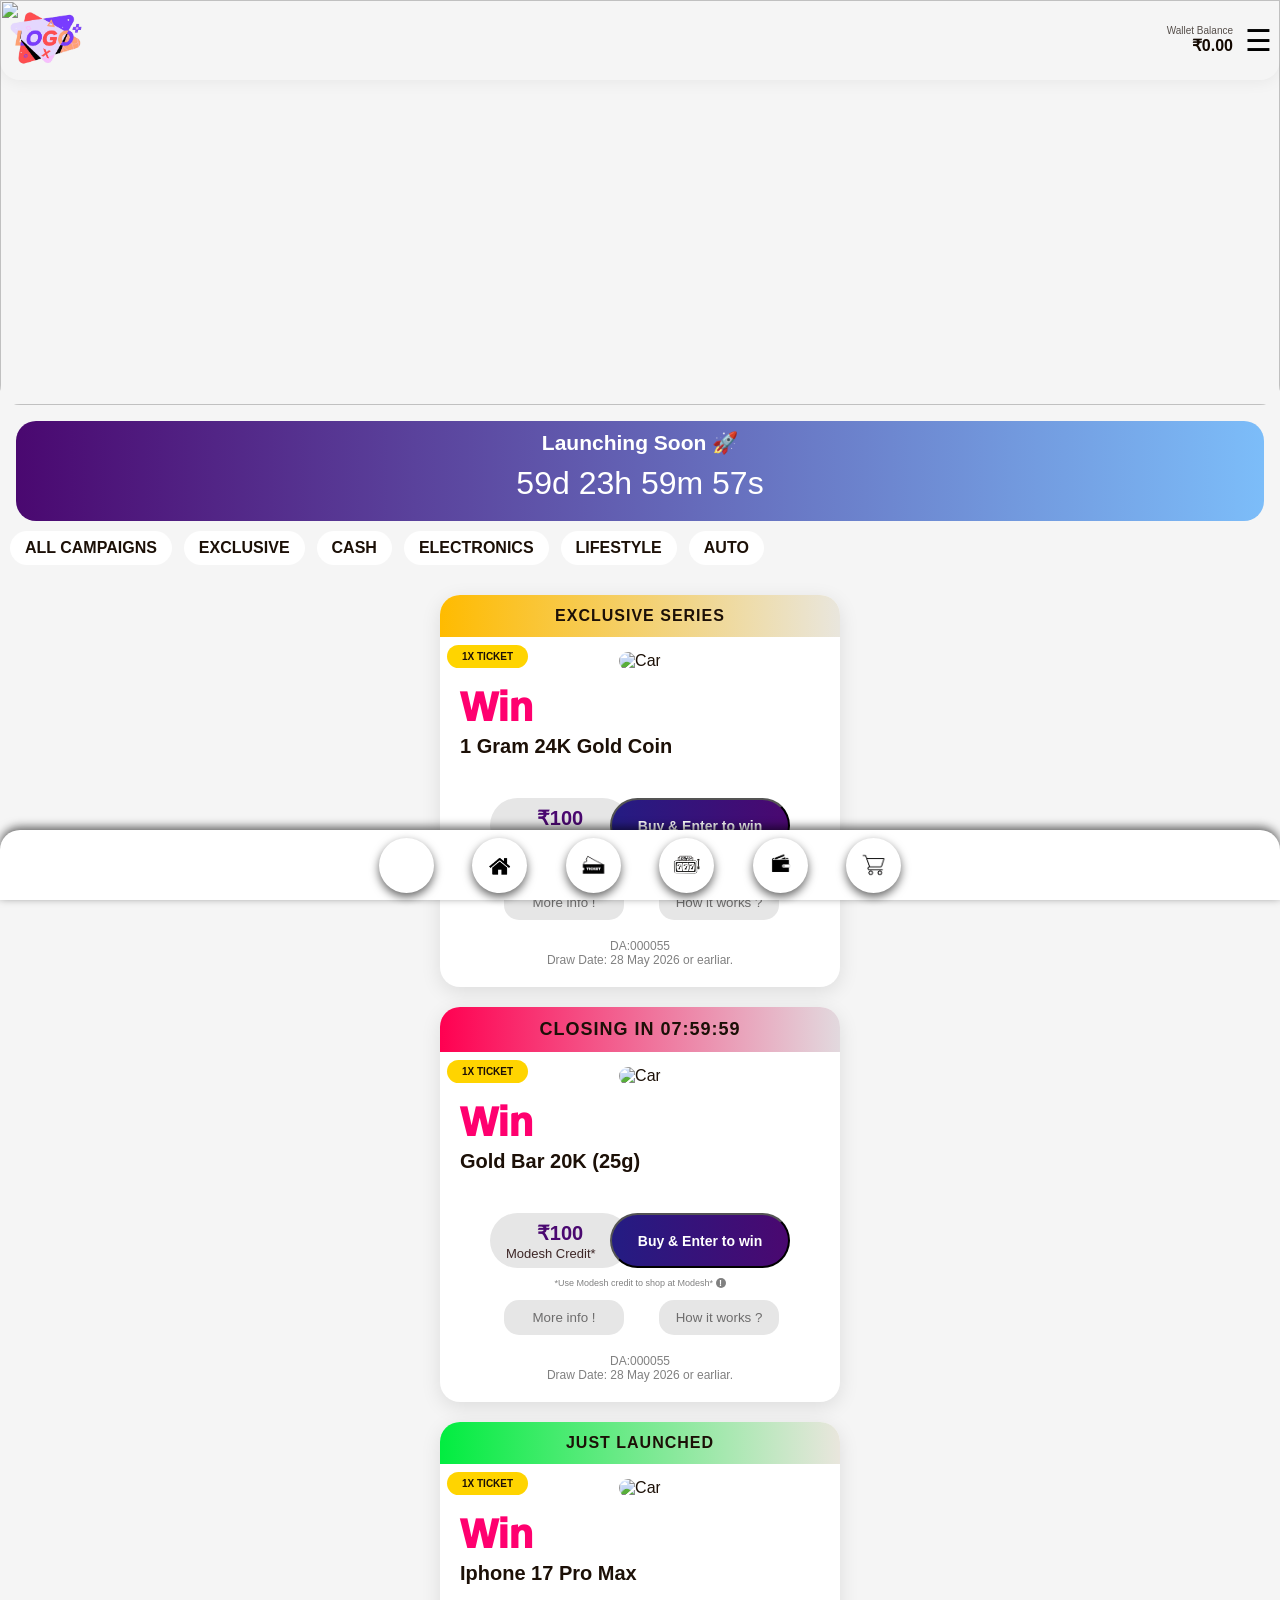
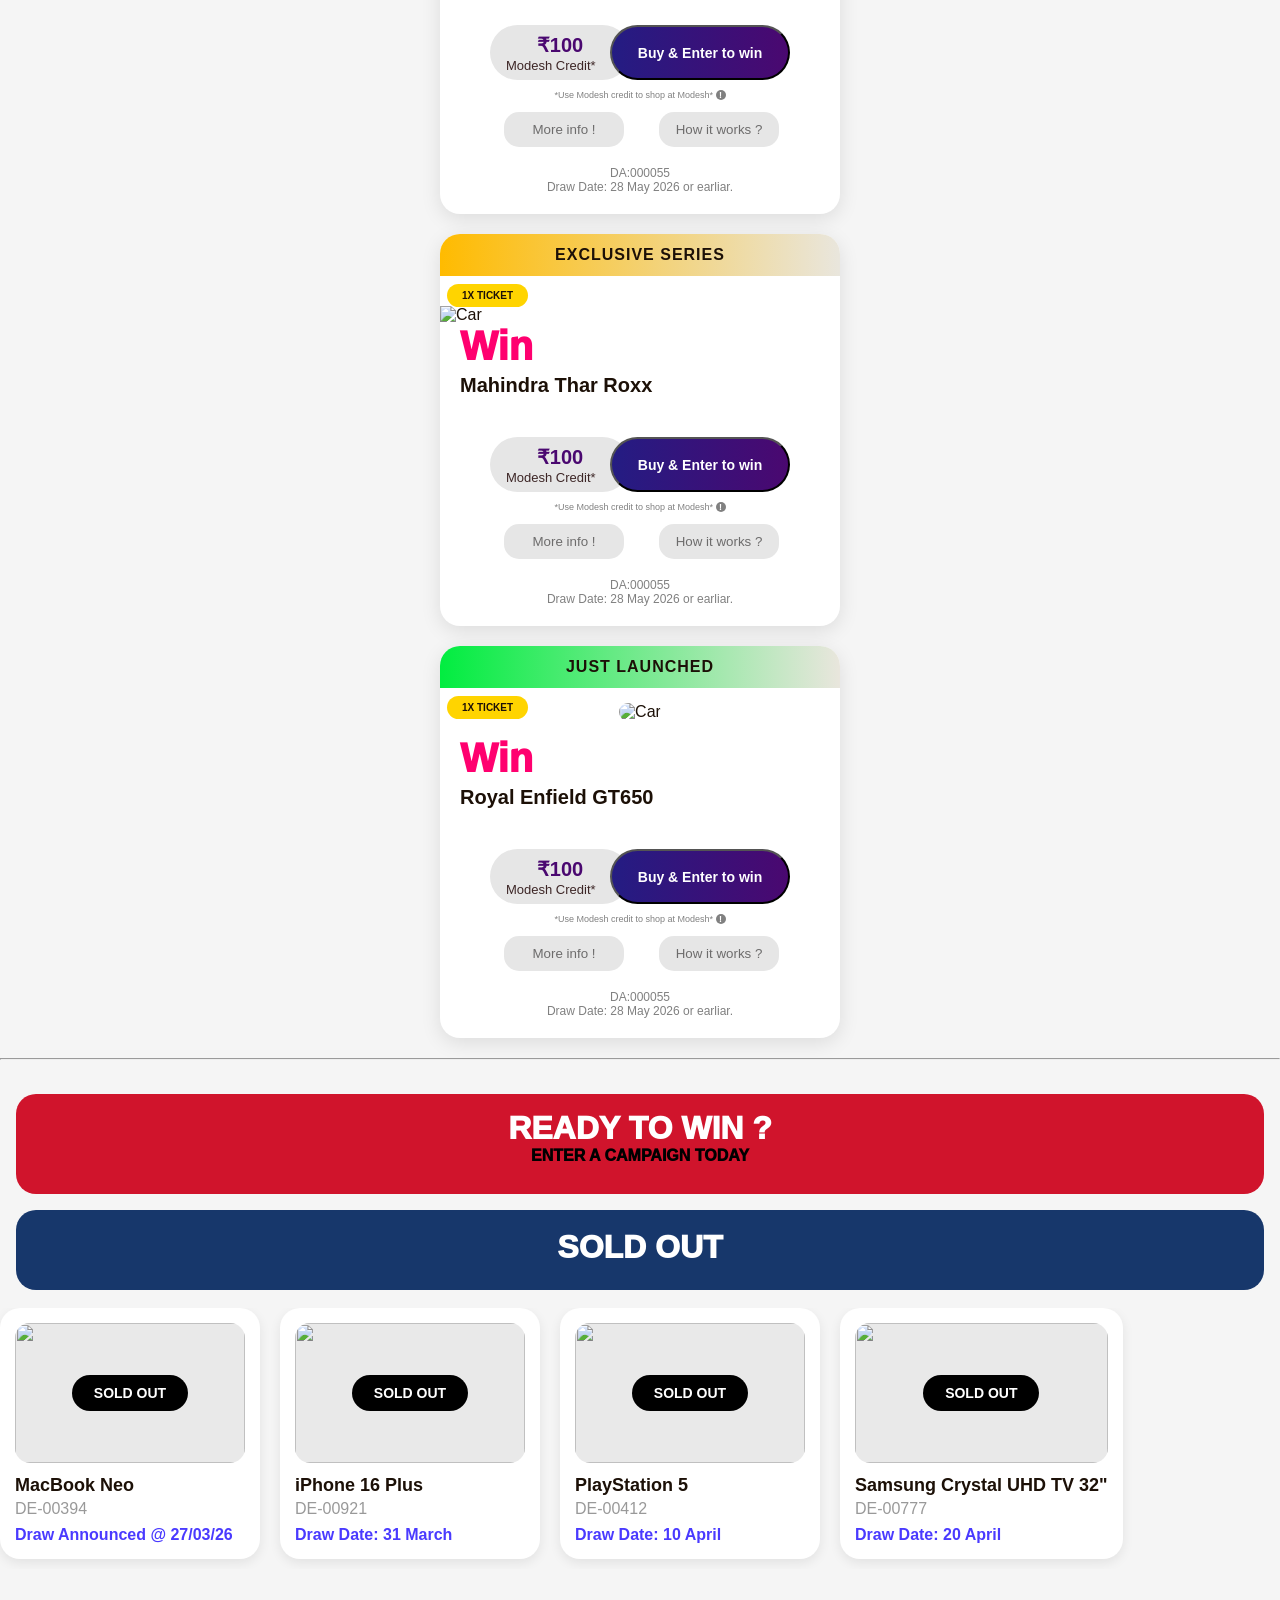
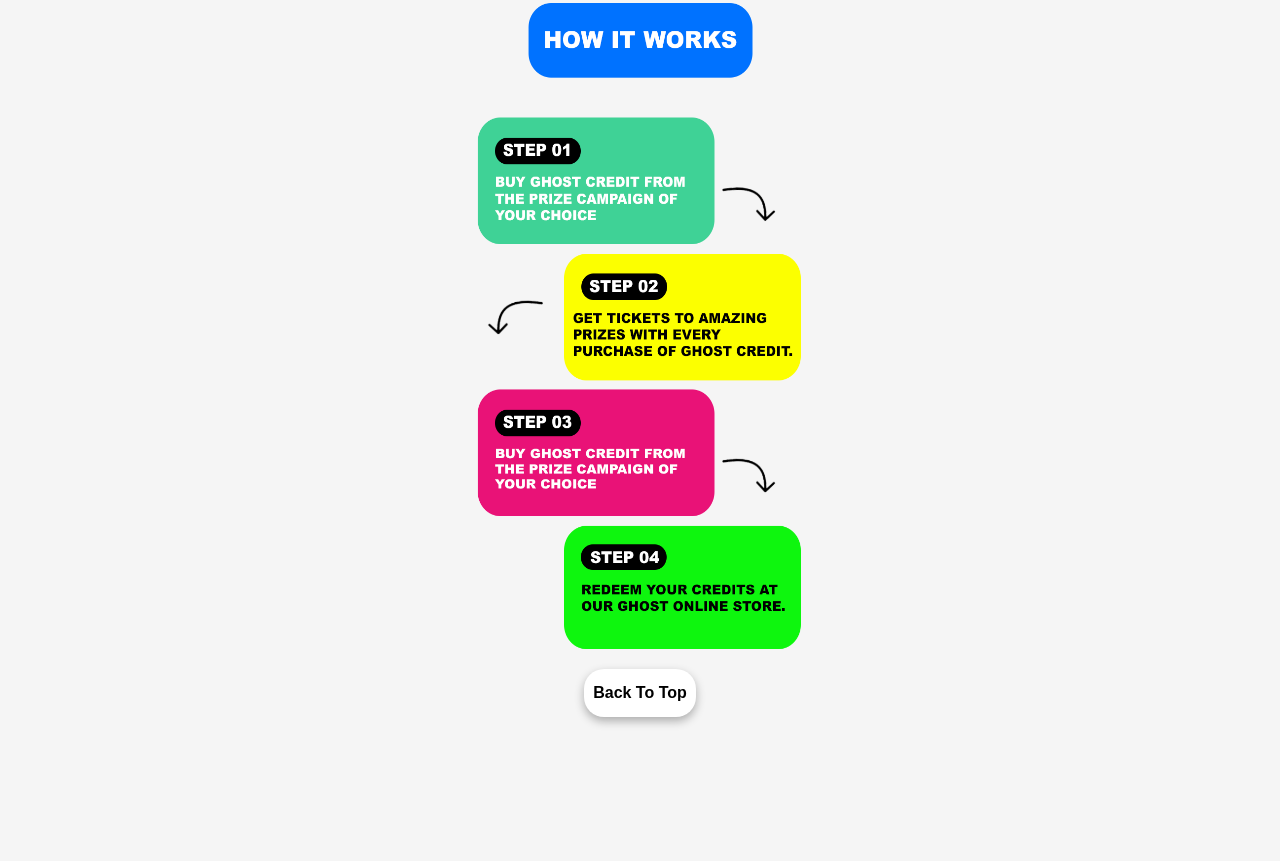
==== index.html @ 01d83e2c "Update index.html" ====
<!DOCTYPE html>
<html lang="en">
<head>

    <link rel="icon" type="image/jpg" href="Screenshot 2026-03-11 214532.png">
<meta charset="UTF-8">
<link rel="stylesheet" href="genie.css">
<meta name="viewport" content="width=device-width, initial-scale=1.0">
<title>Genie -Dream big win Big-</title>
<link rel="preconnect" href="https://fonts.googleapis.com">
<link href="https://fonts.googleapis.com/css2?family=Baloo+2:wght@400;500;600;700;800&family=Noto+Sans:wght@300;400;500;600&family=Noto+Serif+Devanagari:wght@400;700&display=swap" rel="stylesheet">
<style>
*, *::before, *::after { box-sizing: border-box; margin: 0; padding: 0; }
:root {
  
  --saffron: #4a0870;
  --gold: #ffbb00;
  --rrss:#ff0051;
  --gren: #01ed40;

  --saffron2: #FF8C00;
  --white: #FFFFFF;
  --offwhite: #FFF9F4;
  --ink: #1C1007;
  --ink2: #3A2210;
  --god: #C8860A;
  --gold-lt: #F5C842;
  --green: #07863A;
  --red: #D0142C;
  --grey: #F5EDE4;
  --grey2: #E8D8C8;
  --muted: #8A6A50;
  --card-shadow: 0 2px 24px rgba(255,102,16,0.10);
}
html { scroll-behavior: smooth; }
body { font-family: 'Noto Sans', sans-serif; background: var(--offwhite); color: var(--ink); }

.container { max-width: 1180px; margin: 0 auto; padding: 0 24px; }

/* NAVBAR */
header {
  position: sticky; top: 0; z-index: 200;
  background: #fff;
  box-shadow: 0 2px 16px rgba(0,0,0,0.06);
}

.flag-mini { display: flex; flex-direction: column; gap: 2px; }
.flag-mini span { display: block; width: 20px; height: 4px; border-radius: 1px; }
.nav-links { display:flex; align-items: center; gap: 28px; list-style:none; }
.nav-links a { font-size: 14px; font-weight: 600; color: var(--ink2); text-decoration: none; transition: color .2s; }
.nav-links a:hover { color: var(--saffron); }
.nav-btn { background: var(--saffron); color: #fff !important; padding: 10px 22px; border-radius: 6px; transition: background .2s, transform .15s !important; }
.nav-btn:hover { background: #d95400 !important; transform: translateY(-1px); }

/* TICKER */
.ticker { background:var(--saffron); color: #fff; padding: 10px 0; overflow: hidden; }
.ticker-track { display: flex; white-space: nowrap; animation:tick 30s linear infinite; }
.ticker-track span { flex-shrink: 0; padding: 0 36px; font-size: 13px; font-weight: 600; }
@keyframes tick { from { transform: translateX(0); } to { transform: translateX(-50%); } }

/* HERO */
.hero{
  background: #fff;
  position: relative; overflow: hidden;
}
.hero-inner {
  display: grid; grid-template-columns: 1fr 1fr;
  align-items: center; gap: 60px;
  max-width: 1180px; margin: 0 auto;
  padding: 80px 24px 88px;
}
.hero-devanagari { font-family: 'Noto Serif Devanagari', serif; color: var(--gold); font-size: 15px; font-weight: 700; margin-bottom: 16px; }
.hero h1 { font-family: 'Baloo 2', cursive; font-size: clamp(40px, 5.5vw, 70px); font-weight: 800; line-height: 1.06; color:var(--saffron); margin-bottom: 10px; }
.hero h1 em { font-style: normal; color:rgb(33, 104, 44); }
.hero-sub { font-size: 17px; color: var(--muted); line-height: 1.75; margin-bottom: 36px; max-width: 460px; }
.hero-sub strong { color: var(--ink2); }
.hero-ctas { display: flex; gap: 14px; flex-wrap: wrap; margin-bottom: 40px; }
.btn-main { background: var(--saffron); color: #fff; font-family: 'Baloo 2', cursive; font-size: 16px; font-weight: 700; padding: 14px 34px; border-radius: 8px; text-decoration: none; box-shadow: 0 6px 24px rgba(255,102,16,.28); transition: background .2s, transform .15s; display: inline-block; }
.btn-main:hover { background: rgb(33, 104, 44); transform: translateY(-2px); }
.btn-ghost { background: transparent; color: var(--saffron); border: 2px solid var(--saffron); font-family: 'Baloo 2', cursive; font-size: 16px; font-weight: 700; padding: 12px 28px; border-radius: 8px; text-decoration: none; transition: all .2s; display: inline-block; }
.btn-ghost:hover { background:transparent; color:var(--green); border: 2px solid var(--green); }
.hero-trust { display: flex; gap: 24px; flex-wrap: wrap; }
.trust-chip { display: flex; align-items: center; gap: 7px; font-size: 13px; color: var(--muted); font-weight: 500; }
.trust-chip .ti { font-size: 17px; }

/* Hero cards */
.hero-visual { position: relative; display: flex; align-items: center; justify-content: center; min-height: 400px; }
.hv-stack { position: relative; width: 340px; height: 370px; }
.hvc { position: absolute; background: #fff; border-radius: 16px; box-shadow: 0 8px 36px rgba(0,0,0,.11); border: 1.5px solid var(--grey2); overflow: hidden; transition: transform .3s; }
.hvc:hover { transform: scale(1.04) !important; }
.hvc-main { width: 270px; left: 50%; top: 0; transform: translateX(-50%); }
.hvc-l { width: 190px; left: 0; top: 110px; transform: rotate(-7deg); opacity: .82; }
.hvc-r { width: 190px; right: 0; top: 110px; transform: rotate(7deg); opacity: .82; }
.hvc-img { width: 100%; height: 140px; display: flex; align-items: center; justify-content: center; font-size: 64px; }
.hvc-main .hvc-img { height: 158px; font-size: 82px; background: linear-gradient(135deg,#fff5ee,#ffe0cc); }
.hvc-l .hvc-img { background: linear-gradient(135deg,#fff9e0,#fff0b0); }
.hvc-r .hvc-img { background: linear-gradient(135deg,#efffee,#d5f5e3); }
.hvc-body { padding: 12px 16px 16px; }
.hvc-lbl { font-size: 10px; font-weight: 700; color: var(--muted); letter-spacing: 1.5px; text-transform: uppercase; margin-bottom: 3px; }
.hvc-name { font-family: 'Baloo 2', cursive; font-size: 15px; font-weight: 700; color: var(--ink); }
.hvc-val { font-family: 'Baloo 2', cursive; font-size: 19px; font-weight: 800; color: var(--saffron); }
.hvc-badge { position: absolute; top: 10px; right: 10px; background: var(--gold-lt); color: var(--ink2); font-size: 10px; font-weight: 700; padding: 3px 9px; border-radius: 100px; }

/* STATS */
.stats-bar { background: var(--ink); padding: 32px 24px; }
.stats-inner { max-width: 1180px; margin: 0 auto; display: flex; justify-content: space-around; flex-wrap: wrap; gap: 20px; }
.stat { text-align: center; }
.stat-num { font-family: 'Baloo 2', cursive; font-size: 30px; font-weight: 800; color: var(--gold-lt); line-height: 1; }
.stat-lbl { font-size: 11px; color: rgba(255,255,255,.45); letter-spacing: 2px; text-transform: uppercase; margin-top: 4px; }

/* TRUST BAND */
.trust-band { background: var(--grey); border-top: 1.5px solid var(--grey2); border-bottom: 1.5px solid var(--grey2); padding: 24px; }
.trust-inner { max-width: 1000px; margin: 0 auto; display: flex; justify-content: center; flex-wrap: wrap; gap: 36px; }
.tb { display: flex; align-items: center; gap: 9px; font-size: 13px; font-weight: 600; color: var(--ink2); }
.tb span { font-size: 20px; }

/* SECTION */
.section { padding: 80px 0; }
.section-grey { background: var(--grey); }
.s-head { text-align: center; margin-bottom: 48px; }
.s-head .eyebrow { font-size: 11px; font-weight: 700; letter-spacing: 3px; text-transform: uppercase; color: var(--saffron); margin-bottom: 10px; }
.s-head h2 { font-family: 'Baloo 2', cursive; font-size: clamp(26px, 4vw, 40px); font-weight: 800; color: var(--ink); margin-bottom: 12px; }
.s-head p { font-size: 15px; color: var(--muted); max-width: 500px; margin: 0 auto; line-height: 1.75; }
.s-div { width: 44px; height: 3px; background: var(--saffron); border-radius: 2px; margin: 14px auto 0; }

/* FILTER */
.prize-filter { display: flex; gap: 10px; justify-content: center; flex-wrap: wrap; margin-bottom: 40px; }
.fbtn { padding: 8px 20px; border-radius: 100px; border: 2px solid var(--grey2); background: #fff; font-size: 13px; font-weight: 600; color: var(--muted); cursor: pointer; transition: all .2s; font-family: 'Noto Sans', sans-serif; }
.fbtn.active, .fbtn:hover { border-color: var(--saffron); color: var(--saffron); background: #fff5ee; }

/* PRIZES GRID */
.prizes-grid { display: grid; grid-template-columns: repeat(3, 1fr); gap: 22px; max-width: 1180px; margin: 0 auto; }
.pc { background: #fff; border-radius: 14px; border: 1.5px solid var(--grey2); overflow: hidden; transition: transform .25s, box-shadow .25s, border-color .25s; position: relative; cursor: pointer; }
.pc:hover { transform: translateY(-5px); box-shadow: 0 16px 44px rgba(255,102,16,.13); border-color: var(--saffron); }
.pc.featured { grid-column: span 3; display: grid; grid-template-columns: 1.3fr 1fr; }
.pc-img { display: flex; align-items: center; justify-content: center; font-size: 76px; height: 188px; background: linear-gradient(135deg,#fff5ee,#ffe0cc); }
.pc.featured .pc-img { height: 100%; min-height: 240px; font-size: 110px; border-radius: 0; }
.pc-badge { position: absolute; top: 13px; left: 13px; font-size: 11px; font-weight: 700; padding: 4px 11px; border-radius: 100px; letter-spacing: .4px; }
.badge-saffron { background: var(--saffron); color: #fff; }
.badge-gold { background: var(--gold-lt); color: var(--ink2); }
.badge-green { background: var(--green); color: #fff; }
.pc-body { padding: 20px 22px 22px; }
.pc.featured .pc-body { padding: 32px 40px; display: flex; flex-direction: column; justify-content: center; }
.pc-code { font-size: 10px; color: var(--muted); letter-spacing: 2px; text-transform: uppercase; margin-bottom: 5px; }
.pc-name { font-family: 'Baloo 2', cursive; font-size: 19px; font-weight: 700; color: var(--ink); margin-bottom: 3px; line-height: 1.2; }
.pc.featured .pc-name { font-size: 30px; margin-bottom: 6px; }
.pc-val { font-family: 'Baloo 2', cursive; font-size: 25px; font-weight: 800; color: var(--saffron); margin-bottom: 14px; }
.pc.featured .pc-val { font-size: 42px; margin-bottom: 20px; }
.pc-footer { display: flex; justify-content: space-between; align-items: flex-end; border-top: 1.5px solid var(--grey); padding-top: 13px; margin-top: auto; }
.pc-date { font-size: 11px; color: var(--muted); line-height: 1.6; }
.pc-date strong { display: block; color: var(--ink2); font-size: 12px; }
.pc-left strong { display: block; font-family: 'Baloo 2', cursive; font-size: 18px; font-weight: 800; color: var(--green); }
.pc-left span { font-size: 11px; color: var(--muted); }
.pc-buy { display: block; width: 100%; margin-top: 14px; background: var(--saffron); color: #fff; font-family: 'Baloo 2', cursive; font-size: 15px; font-weight: 700; padding: 11px; border-radius: 8px; text-align: center; text-decoration: none; transition: background .2s; }
.pc-buy:hover { background: #d95400; }

/* HOW IT WORKS */
.how-grid { display: grid; grid-template-columns: repeat(4,1fr); gap: 28px; max-width: 1180px; margin: 0 auto; }
.hw { text-align: center; position: relative; }
.hw:not(:last-child)::after { content:''; position:absolute; top:34px; right:-14px; width:28px; height:2px; background: repeating-linear-gradient(90deg,var(--saffron) 0,var(--saffron) 5px,transparent 5px,transparent 10px); }
.hw-num { width: 22px; height: 22px; border-radius: 50%; background: var(--saffron); color: #fff; font-size: 11px; font-weight: 800; display: flex; align-items: center; justify-content: center; margin: 0 auto 10px; }
.hw-icon { width: 68px; height: 68px; border-radius: 50%; background: #fff; border: 2px solid var(--grey2); display: flex; align-items: center; justify-content: center; font-size: 30px; margin: 0 auto 16px; transition: background .2s; }
.hw:hover .hw-icon { background: #fff5ee; border-color: var(--saffron); }
.hw-title { font-family: 'Baloo 2', cursive; font-size: 17px; font-weight: 700; color: var(--ink); margin-bottom: 8px; }
.hw-desc { font-size: 13px; color: var(--muted); line-height: 1.7; }

/* WINNERS */
.winners-scroll { display: flex; gap: 18px; overflow-x: auto; padding: 4px 24px 14px; max-width: 1180px; margin: 0 auto; scrollbar-width: thin; scrollbar-color: var(--grey2) transparent; }
.wc { background: #fff; border-radius: 14px; border: 1.5px solid var(--grey2); padding: 22px 20px; min-width: 200px; flex-shrink: 0; text-align: center; transition: box-shadow .2s; }
.wc:hover { box-shadow: 0 8px 32px rgba(255,102,16,.12); }
.wc-av { width: 50px; height: 50px; border-radius: 50%; background: linear-gradient(135deg,var(--saffron),var(--saffron2)); display: flex; align-items: center; justify-content: center; font-size: 22px; margin: 0 auto 12px; }
.wc-name { font-family: 'Baloo 2', cursive; font-size: 15px; font-weight: 700; color: var(--ink); }
.wc-city { font-size: 11px; color: var(--muted); margin: 2px 0 10px; }
.wc-prize { background: #fff5ee; color: var(--saffron); font-size: 12px; font-weight: 600; padding: 5px 11px; border-radius: 8px; }
.wc-amt { font-family: 'Baloo 2', cursive; font-size: 17px; font-weight: 800; color: var(--green); margin-top: 6px; }

/* APP */
.app-wrap { background: var(--ink); padding: 80px 24px; }
.app-inner { max-width: 1000px; margin: 0 auto; display: grid; grid-template-columns: 1fr auto 1fr; gap: 64px; align-items: center; }
.app-text h2 { font-family: 'Baloo 2', cursive; font-size: 36px; font-weight: 800; color: #fff; line-height: 1.2; margin-bottom: 14px; }
.app-text h2 em { font-style: normal; color: var(--gold-lt); }
.app-text p { font-size: 14px; color: rgba(255,255,255,.55); line-height: 1.85; margin-bottom: 28px; }
.store-btns { display: flex; gap: 12px; flex-wrap: wrap; }
.sbtn { display: flex; align-items: center; gap: 11px; background: rgba(255,255,255,.07); border: 1.5px solid rgba(255,255,255,.14); padding: 11px 18px; border-radius: 10px; text-decoration: none; transition: background .2s; }
.sbtn:hover { background: rgba(255,255,255,.12); }
.sbtn-icon { font-size: 26px; }
.sbtn-text { color: #fff; }
.sbtn-text small { display: block; font-size: 10px; color: rgba(255,255,255,.45); letter-spacing: 1px; text-transform: uppercase; }
.sbtn-text strong { display: block; font-size: 15px; font-family: 'Baloo 2', cursive; }
.app-phone-wrap { display: flex; justify-content: center; align-items: center; position: relative; }
.phone-mock { width: 210px; height: 400px; background: linear-gradient(160deg,#2a1500,#130800); border: 2px solid rgba(255,255,255,.09); border-radius: 36px; box-shadow: 0 28px 72px rgba(0,0,0,.5); display: flex; align-items: center; justify-content: center; font-size: 76px; position: relative; overflow: hidden; }
.phone-mock::before { content:''; position:absolute; top:13px; left:50%; transform:translateX(-50%); width:52px; height:4px; background:rgba(255,255,255,.1); border-radius:3px; }
.phone-glow { position: absolute; width: 240px; height: 240px; border-radius: 50%; background: radial-gradient(circle,rgba(255,102,16,.15) 0%,transparent 70%); }
.app-qr { text-align: center; }
.qr-box { width: 130px; height: 130px; background: #fff; border-radius: 12px; display: flex; align-items: center; justify-content: center; font-size: 64px; margin: 0 auto 13px; }
.app-qr p { color: rgba(255,255,255,.4); font-size: 12px; line-height: 1.65; }

/* FOOTER */
footer { background: #1c0e05; padding: 64px 24px 28px; }
.footer-top { display: grid; grid-template-columns: 2fr 1fr 1fr 1fr; gap: 48px; max-width: 1180px; margin: 0 auto 44px; }
.f-logo { font-family: 'Baloo 2', cursive; font-size: 28px; font-weight: 800; color: var(--saffron); margin-bottom: 12px; }
.f-about { font-size: 13px; color: rgba(255,255,255,.4); line-height: 1.8; margin-bottom: 20px; }
.f-soc { display: flex; gap: 9px; }
.fsoc { width: 34px; height: 34px; border-radius: 50%; border: 1.5px solid rgba(255,255,255,.12); display: flex; align-items: center; justify-content: center; color: rgba(255,255,255,.45); font-size: 14px; text-decoration: none; transition: all .2s; }
.fsoc:hover { border-color: var(--saffron); color: var(--saffron); }
.f-col h4 { font-family: 'Baloo 2', cursive; font-size: 15px; font-weight: 700; color: #fff; margin-bottom: 17px; }
.f-col ul { list-style: none; }
.f-col ul li { margin-bottom: 9px; }
.f-col ul a { font-size: 13px; color: rgba(255,255,255,.4); text-decoration: none; transition: color .2s; }
.f-col ul a:hover { color: var(--saffron); }
.footer-bottom { max-width: 1180px; margin: 0 auto; padding-top: 22px; border-top: 1px solid rgba(255,255,255,.07); display: flex; justify-content: space-between; align-items: center; flex-wrap: wrap; gap: 12px; }
.footer-bottom p { font-size: 12px; color: rgba(255,255,255,.22); }
.tricolor { display: flex; gap: 3px; }
.tc { width: 26px; height: 4px; border-radius: 2px; }

/* REVEAL */
.reveal { opacity: 0; transform: translateY(26px); transition: opacity .65s ease, transform .65s ease; }
.reveal.in { opacity: 1; transform: translateY(0); }

/* RESPONSIVE */
@media (max-width: 980px) {
  .hero-inner { grid-template-columns: 1fr; text-align: center; }
  .hero-sub { margin: 0 auto 36px; }
  .hero-ctas, .hero-trust { justify-content: center; }
  .hero-visual { display: none; }
  .prizes-grid { grid-template-columns: repeat(2,1fr); }
  .pc.featured { grid-column: span 2; grid-template-columns: 1fr; }
  .pc.featured .pc-img { height: 200px; }
  .how-grid { grid-template-columns: repeat(2,1fr); }
  .hw::after { display: none; }
  .app-inner { grid-template-columns: 1fr; text-align: center; }
  .store-btns { justify-content: center; }
  .app-phone-wrap, .app-qr { display: none; }
  .footer-top { grid-template-columns: 1fr 1fr; }
}
@media (max-width: 640px) {
  .prizes-grid { grid-template-columns: 1fr; }
  .pc.featured { grid-column: span 1; }
  .how-grid { grid-template-columns: 1fr; }
  .footer-top { grid-template-columns: 1fr; }
  .nav-links { display: none; }
}
</style>
</head>
<body>

<!-- HEADER -->
 <style>
body {
  margin: 0;
  font-family: Arial, sans-serif;
  height: 2000px; /* for scroll demo */
}

/* HEADER BASE */
.header {
  position: fixed;
  top: 0;
  width: 100%;
  height: 80px;
  display: flex;
  align-items: center;
  justify-content: space-between;
  padding: 15px 8px ;
  transition: all 0.3s ease;
  z-index: 1000;
  border-bottom-left-radius: 20px;
   border-bottom-right-radius: 20px;
}

/* TRANSPARENT (initial) */
.header.transparent {
  background: transparent;
  color: white;
}

/* SCROLLED (white background) */
.header.scrolled {

  background: white;
  color: black;
  box-shadow: 0 2px 10px rgba(0,0,0,0.1);
}

/* LEFT LOGO */
.logo {
  font-size: 20px;
  font-weight: bold;
}

/* RIGHT SIDE */
.right {
  display: flex;
  align-items: center;
  gap: 20px;
  color: #130800;
}

/* WALLET */
.wallet {
  font-weight: bold;
}

/* MENU BUTTON */
.menu-btn {
  font-size: 30px;
  cursor: pointer;
  border: none;
  background: none;
  margin: right ;
  color: black;
  border-radius: px;
 

}

/* DEMO HERO SECTION */

</style>
</head>

<body>

<!-- HEADER -->
<header class="header transparent" id="header">
  <div class="logo"><img style="display: flex;
         width: 80px;
  height: 80px;" src="IMG_2273-removebg-preview.png" alt=""></div>

  <div style="gap:12px" class="right">
   <div style="display:flex; flex-direction:column; align-items:flex-end; line-height:1;">
      <span style="font-size:10px; opacity:0.7; margin-bottom:2px;">
        Wallet Balance
      </span>
      <span style="font-size:16px;  font-weight:bold;">
        ₹0.00
      </span>
    </div>

    <button class="menu-btn">☰</button>
  </div>
</header>


<script>
const header = document.getElementById("header");

window.addEventListener("scroll", () => {
  if (window.scrollY > 50) {
    header.classList.remove("transparent");
    header.classList.add("scrolled");
  } else {
    header.classList.remove("scrolled");
    header.classList.add("transparent");
  }
});
</script>
<style>
body {
  margin: 0;
}

.slider {
  width: 100%;
  height: 45vh;
  overflow: hidden;
  position: relative;
  border-bottom-left-radius: 20px;
  border-bottom-left-radius: 20px;
   border-bottom-right-radius: 20px;
}

.slides {
  display: flex;
  height: 100%;
  transition: transform 0.6s ease-in-out;
}

.slide {
  min-width: 100%;
  height: 100%;
}

.slide img {
  width: 100%;
  height: 100%;
  object-fit: cover;
}
</style>
</head>

<body>

<div class="slider" id="slider">
  <div class="slides" id="slides">
    <div class="slide"><img src="https://i.pinimg.com/736x/ea/81/4a/ea814afb1277cd21799c83faf05ae42e.jpg"></div>
    <div class="slide"><img src="https://i.pinimg.com/1200x/f8/77/a2/f877a210a080d63a45b7f2075e971f77.jpg"></div>
    <div class="slide"><img src="https://i.pinimg.com/736x/01/66/79/016679eef5b446fd3c0dfa3af93a5755.jpg"></div>
  </div>
</div>

<script>
let index = 0;
const slides = document.getElementById("slides");
const totalSlides = document.querySelectorAll(".slide").length;

// Auto slide
function autoSlide() {
  index++;
  if (index >= totalSlides) index = 0;
  slides.style.transform = `translateX(-${index * 100}%)`;
}

let interval = setInterval(autoSlide, 3000); // change every 3 sec

// Swipe support
let startX = 0;
const slider = document.getElementById("slider");

slider.addEventListener("touchstart", (e) => {
  startX = e.touches[0].clientX;
  clearInterval(interval); // pause on touch
});

slider.addEventListener("touchend", (e) => {
  let endX = e.changedTouches[0].clientX;

  if (startX - endX > 50) {
    index++;
  } else if (endX - startX > 50) {
    index--;
  }

  if (index >= totalSlides) index = 0;
  if (index < 0) index = totalSlides - 1;

  slides.style.transform = `translateX(-${index * 100}%)`;

  interval = setInterval(autoSlide, 3000); // resume
});
</script>
</body>
<style>
body {
    margin: 0;
    font-family: Arial, sans-serif;
    background: #f5f5f5;
}

/* Container */
.card {
    width: 90%;
    max-width: 400px;
    margin: 20px auto;
    background: #fff;
    border-radius: 20px;
    box-shadow: 0 5px 20px rgba(0,0,0,0.1);
    overflow: hidden;
}

/* Header */
.header2 {
    background: linear-gradient(to right, #caa43b, #f1e9ce);
    padding: 12px;
    text-align: center;
    font-weight: bold;
    letter-spacing: 1px;
}

/* Image Section */
.image-box {
    position: relative;
    padding: 15px;
    height: 50%;
    text-align: center;
}

.image-box img {
    width: 50%;
    border-radius: 15px;
    
}

/* Ticket Badge */
.badge {
    position: absolute;
    top: 8px;
    left: 7px;
    background: #ffd400;
    padding: 6px 15px;
    border-radius: 20px;
    font-weight: bold;
    font-size: x-small;
}

/* Title */
.title {
    padding: 0 20px;
}

.title h2 {
    margin: 5px 0;
}

.title .win {
    color:rgb(255, 0, 111);
    font-size: 40px;
    font-weight: 1000;
    font-family:'Gill Sans', 'Gill Sans MT', Calibri, 'Trebuchet MS', sans-serif;
    text-decoration:dotted;
}

/* Price + Button */
.action {
    display: flex;
    align-items: center;
    justify-content: space-between;
    padding: 15px 20px;
}

.price {
    font-weight: bold;
    color: #6a00ff;
}

.btn {
    background: linear-gradient(45deg, #5f5fff, #7a00ff);
    color: white;
    border: none;
    padding: 12px 18px;
    border-radius: 25px;
    cursor: pointer;
    font-weight: bold;
}

/* Footer */
.footer {
    text-align: center;
    font-size: 12px;
    padding: 10px 20px 20px;
    color: gray;
}
</style>

</head>
<style>
  .banner{
    background: linear-gradient(to right, var(--saffron),rgb(124, 189, 249));
  color: white;
  text-align:  center;
  height:5% ;
  border-radius: 20px;
  margin-top: 1pc;
  margin-right: 1pc;
  margin-left: 1pc;
font-size: xx-large; }

</style>
</head>

<body>

<div class="banner">
  <p  style="font-size: 21px; padding: 10px;"><b>Launching Soon 🚀</b></p>
  <div class="countdown" id="countdown"></div>
</div>

<script>
// ===== 60 DAYS REVERSE COUNTDOWN =====
const daysToCount = 60;

// current time + 60 days
const endDate = new Date().getTime() + (daysToCount * 24 * 60 * 60 * 1000);

setInterval(() => {
  const now = new Date().getTime();
  const distance = endDate - now;

  const days = Math.floor(distance / (1000 * 60 * 60 * 24));
  const hours = Math.floor((distance / (1000 * 60 * 60)) % 24);
  const minutes = Math.floor((distance / (1000 * 60)) % 60);
  const seconds = Math.floor((distance / 1000) % 60);

  document.getElementById("countdown").innerHTML =
    `${days}d ${hours}h ${minutes}m ${seconds}s`;

  if (distance < 0) {
    document.getElementById("countdown").innerHTML = "Expired";
  }
}, 1000);
</script>
<!DOCTYPE html>
<html>
<head>
  <style>
    .menu {
      display: flex;
      gap: 12px;
      padding: 10px;
      background: #f5f5f5;
      font-weight: bold;


      overflow-x: auto;        /* ✅ enables right scroll */
      white-space: nowrap;     /* keeps items in one row */
    }

    .menu span {
     font-family: Arial, Helvetica, sans-serif; 
      flex: 0 0 auto;          /* ✅ prevents shrinking */
      padding: 8px 15px;
      background: rgb(255, 255, 255);
      border-radius: 20px;
      cursor: pointer;
    }

    .menu span:hover {
      background:var(--saffron);
      color: white;
    }

    /* optional: hide scrollbar (clean look) */
    .menu::-webkit-scrollbar {
      display: none;
    }
  </style>
</head>

<body>

<div class="menu">
  <span href="#">ALL CAMPAIGNS</span>
  <span href="#">EXCLUSIVE</span>
  <span href="#">CASH</span>
  <span href="#">ELECTRONICS</span>
  <span href="#">LIFESTYLE</span>
  <span href="#">AUTO</span>
</div>

</body>
</html>
<div class="card">

    <div style="  background: linear-gradient(to right, #ffbb00, #e9e6dd);
    padding: 12px;
    text-align: center;
    font-weight: bold;
    letter-spacing: 1px;">
        EXCLUSIVE SERIES
    </div>

    <div class="image-box">
        <span class="badge">1X TICKET</span>
        <img src="https://i.pinimg.com/736x/a2/01/e3/a201e3e51f2b408cbb3b081caddaa80e.jpg" alt="Car">
    </div>

    <div class="title">
        <div class="win">Win</div>
        <h2 style="font-size: 20px;">1 Gram 24K Gold Coin </h2>
    </div>

    
<div style="position: relative; width: 300px; height: 55px; margin: 40px auto;">

  <!-- Smaller off-white pill-shaped div -->
  <div style="
    background: #e6e6e6;
    border-radius: 40px;
    width: 140px;
    height: 55px;
    padding: 8px 16px;
    box-sizing: border-box;
    display: flex;
    flex-direction: column;
    justify-content: center;
    font-size: 13px;
    color: rgb(61, 38, 38);
  ">
    <div style="font-weight: 900; text-align: center; font-size: 20px; color: #4a0870; margin-bottom: 1px;">₹100</div>
    <div>Modesh Credit*</div>
  
  </div>

  <!-- Smaller blue button overlapping -->
  <button class="btn10">Buy & Enter to win
        </button>

  <div> <p style="color: gray; font-size: xx-small; text-align: center;">
      <br>*Use Modesh credit to shop at Modesh* <button style="border-radius:15px ;border: none; background-color: grey; height: 10px; width:10px ; font-size: 9px;
      font-weight: bold; text-align: center;color: white;">!</button></p>
    </div><div style="height: 12px;"></div>
  <div style="text-align: center;display: flex;gap: 35px; "><button style="background-color:#e6e6e6 ;
                 border: none;
                 height:35px;
                 width: 40%;
                 color: rgb(109, 108, 108);
                 border-radius: 15px;
                 margin-left: 14px;
  ">More info ! </button>
   <button style="background-color:#e6e6e6 ;
                 border: none;
                 height:35px;
                 width: 40%;
                 color: rgb(109, 108, 108);
                 border-radius: 15px;
  ">How it works ?</button></div>
</div>
   <br>
   <br>
 <div class="footer">
        DA:000055<br>
        Draw Date: 28 May 2026 or earliar.</div>

</div>
<div class="card">

    <div style="  background: linear-gradient(to right, #ff0051, #e2d9de);
    padding: 12px;
    text-align: center;
    font-weight: bold;
    letter-spacing: 1px;">
         <style>
    #text {
      font-size: 18px;
      font-family: Arial;
    }
  </style>
</head>

<body>

<p id="text">Closing in 08:00:00</p>

<script>
  let time = 8 * 60 * 60; // 8 hours in seconds

  function updateTimer() {
    let h = Math.floor(time / 3600);
    let m = Math.floor((time % 3600) / 60);
    let s = time % 60;

    let formatted =
      String(h).padStart(2,'0') + ":" +
      String(m).padStart(2,'0') + ":" +
      String(s).padStart(2,'0');

    document.getElementById("text").innerText =
      "CLOSING IN " + formatted;

    if (time > 0) {
      time--;
    }
  }

  setInterval(updateTimer, 1000);
</script>

    </div>

    <div class="image-box">
        <span class="badge">1X TICKET</span>
        <img style="height:190px ; width: 300px;"  src="https://i.pinimg.com/736x/4d/a5/6a/4da56a18d552470efd716f4d170e3b0d.jpg" alt="Car">
    </div>

    <div class="title">
        <div class="win">Win</div>
        <h2 style="font-size: 20px;"> Gold Bar 20K (25g) </h2>
    </div>

    
<div style="position: relative; width: 300px; height: 55px; margin: 40px auto;">

  <!-- Smaller off-white pill-shaped div -->
  <div style="
    background: #e6e6e6;
    border-radius: 40px;
    width: 140px;
    height: 55px;
    padding: 8px 16px;
    box-sizing: border-box;
    display: flex;
    flex-direction: column;
    justify-content: center;
    font-size: 13px;
    color: rgb(61, 38, 38);
  ">
    <div style="font-weight: 900; text-align: center; font-size: 20px; color: #4a0870; margin-bottom: 1px;">₹100</div>
    <div>Modesh Credit*</div>
  
  </div>

  <!-- Smaller blue button overlapping -->
  <button class="btn10">Buy & Enter to win
        </button>

  <div> <p style="color: gray; font-size: xx-small; text-align: center;">
      <br>*Use Modesh credit to shop at Modesh* <button style="border-radius:15px ;border: none; background-color: grey; height: 10px; width:10px ; font-size: 9px;
      font-weight: bold; text-align: center;color: white;">!</button></p>
    </div><div style="height: 12px;"></div>
  <div style="text-align: center;display: flex;gap: 35px; "><button style="background-color:#e6e6e6 ;
                 border: none;
                 height:35px;
                 width: 40%;
                 color: rgb(109, 108, 108);
                 border-radius: 15px;
                 margin-left: 14px;
  ">More info ! </button>
   <button style="background-color:#e6e6e6 ;
                 border: none;
                 height:35px;
                 width: 40%;
                 color: rgb(109, 108, 108);
                 border-radius: 15px;
  ">How it works ?</button></div>
</div>
   <br>
   <br>
 <div class="footer">
        DA:000055<br>
        Draw Date: 28 May 2026 or earliar.</div>

</div>
<div class="card">

    <div style="  background: linear-gradient(to right, #01ed40, #e9e6dd);
    padding: 12px;
    text-align: center;
    font-weight: bold;
    letter-spacing: 1px;">
        JUST LAUNCHED
    </div> 

    <div class="image-box">
        <span class="badge">1X TICKET</span>
        <img src="https://i.pinimg.com/736x/14/45/36/1445361a993bfbf38821b758e93ce631.jpg" alt="Car">
    </div>

    <div class="title">
        <div class="win">Win</div>
        <h2 style="font-size: 20px;">Iphone 17 Pro Max </h2>
    </div>

    
<div style="position: relative; width: 300px; height: 55px; margin: 40px auto;">

  <!-- Smaller off-white pill-shaped div -->
  <div style="
    background: #e6e6e6;
    border-radius: 40px;
    width: 140px;
    height: 55px;
    padding: 8px 16px;
    box-sizing: border-box;
    display: flex;
    flex-direction: column;
    justify-content: center;
    font-size: 13px;
    color: rgb(61, 38, 38);
  ">
    <div style="font-weight: 900; text-align: center; font-size: 20px; color: #4a0870; margin-bottom: 1px;">₹100</div>
    <div>Modesh Credit*</div>
  
  </div>

  <!-- Smaller blue button overlapping -->
  <button class="btn10">Buy & Enter to win
        </button>

  <div> <p style="color: gray; font-size: xx-small; text-align: center;">
      <br>*Use Modesh credit to shop at Modesh* <button style="border-radius:15px ;border: none; background-color: grey; height: 10px; width:10px ; font-size: 9px;
      font-weight: bold; text-align: center;color: white;">!</button></p>
    </div><div style="height: 12px;"></div>
  <div style="text-align: center;display: flex;gap: 35px; "><button style="background-color:#e6e6e6 ;
                 border: none;
                 height:35px;
                 width: 40%;
                 color: rgb(109, 108, 108);
                 border-radius: 15px;
                 margin-left: 14px;
  ">More info ! </button>
   <button style="background-color:#e6e6e6 ;
                 border: none;
                 height:35px;
                 width: 40%;
                 color: rgb(109, 108, 108);
                 border-radius: 15px;
  ">How it works ?</button></div>
</div>
   <br>
   <br>
 <div class="footer">
        DA:000055<br>
        Draw Date: 28 May 2026 or earliar.</div>

</div>

<div class="card">

    <div style="  background: linear-gradient(to right, var(--gold), #e9e6dd);
    padding: 12px;
    text-align: center;
    font-weight: bold;
    letter-spacing: 1px;">
        EXCLUSIVE SERIES
    </div> 

    <div class="image-box">
        <span class="badge">1X TICKET</span>
    </div>        <img style="height: 200px;" src="https://i.pinimg.com/736x/14/b9/de/14b9de7bd4125d1104b2cfb23b559d14.jpg" alt="Car">


    <div class="title">
        <div class="win">Win</div>
        <h2 style="font-size: 20px;">Mahindra Thar Roxx </h2>
    </div>

    
<div style="position: relative; width: 300px; height: 55px; margin: 40px auto;">

  <!-- Smaller off-white pill-shaped div -->
  <div style="
    background: #e6e6e6;
    border-radius: 40px;
    width: 140px;
    height: 55px;
    padding: 8px 16px;
    box-sizing: border-box;
    display: flex;
    flex-direction: column;
    justify-content: center;
    font-size: 13px;
    color: rgb(61, 38, 38);
  ">
    <div style="font-weight: 900; text-align: center; font-size: 20px; color: #4a0870; margin-bottom: 1px;">₹100</div>
    <div>Modesh Credit*</div>
  
  </div>

  <!-- Smaller blue button overlapping -->
  <button class="btn10">Buy & Enter to win
        </button>

  <div> <p style="color: gray; font-size: xx-small; text-align: center;">
      <br>*Use Modesh credit to shop at Modesh* <button style="border-radius:15px ;border: none; background-color: grey; height: 10px; width:10px ; font-size: 9px;
      font-weight: bold; text-align: center;color: white;">!</button></p>
    </div><div style="height: 12px;"></div>
  <div style="text-align: center;display: flex;gap: 35px; "><button style="background-color:#e6e6e6 ;
                 border: none;
                 height:35px;
                 width: 40%;
                 color: rgb(109, 108, 108);
                 border-radius: 15px;
                 margin-left: 14px;
  ">More info ! </button>
   <button style="background-color:#e6e6e6 ;
                 border: none;
                 height:35px;
                 width: 40%;
                 color: rgb(109, 108, 108);
                 border-radius: 15px;
  ">How it works ?</button></div>
</div>
   <br>
   <br>
 <div class="footer">
        DA:000055<br>
        Draw Date: 28 May 2026 or earliar.</div>

</div>
<div class="card">

    <div style="  background: linear-gradient(to right, #01ed40, #e9e6dd);
    padding: 12px;
    text-align: center;
    font-weight: bold;
    letter-spacing: 1px;">
        JUST LAUNCHED
    </div> 

    <div class="image-box">
        <span class="badge">1X TICKET</span>
        <img style="height: 170px;width: 300px;" src="https://i.pinimg.com/736x/a5/5b/4c/a55b4c0c4741c9da6881961d0f5c8300.jpg" alt="Car">
    </div>

    <div class="title">
        <div class="win">Win</div>
        <h2 style="font-size: 20px;">Royal Enfield GT650 </h2>
    </div>

    
<div style="position: relative; width: 300px; height: 55px; margin: 40px auto;">

  <!-- Smaller off-white pill-shaped div -->
  <div style="
    background: #e6e6e6;
    border-radius: 40px;
    width: 140px;
    height: 55px;
    padding: 8px 16px;
    box-sizing: border-box;
    display: flex;
    flex-direction: column;
    justify-content: center;
    font-size: 13px;
    color: rgb(61, 38, 38);
  ">
    <div style="font-weight: 900; text-align: center; font-size: 20px; color: #4a0870; margin-bottom: 1px;">₹100</div>
    <div>Modesh Credit*</div>
  
  </div>

  <!-- Smaller blue button overlapping -->
  <button class="btn10">Buy & Enter to win
        </button>

  <div> <p style="color: gray; font-size: xx-small; text-align: center;">
      <br>*Use Modesh credit to shop at Modesh* <button style="border-radius:15px ;border: none; background-color: grey; height: 10px; width:10px ; font-size: 9px;
      font-weight: bold; text-align: center;color: white;">!</button></p>
    </div><div style="height: 12px;"></div>
  <div style="text-align: center;display: flex;gap: 35px; "><button style="background-color:#e6e6e6 ;
                 border: none;
                 height:35px;
                 width: 40%;
                 color: rgb(109, 108, 108);
                 border-radius: 15px;
                 margin-left: 14px;
  ">More info ! </button>
   <button style="background-color:#e6e6e6 ;
                 border: none;
                 height:35px;
                 width: 40%;
                 color: rgb(109, 108, 108);
                 border-radius: 15px;
  ">How it works ?</button></div>
</div>
   <br>
   <br>
 <div class="footer">
        DA:000055<br>
        Draw Date: 28 May 2026 or earliar.</div>

</div>




</div><hr><br>
<div  style=" 
background-color: var(--red);
font-weight: 1000;
font-family:'Gill Sans', 'Gill Sans MT', Calibri, 'Trebuchet MS', sans-serif;
padding: 1pc;
  color: white;
  text-align:  center;
  height:5% ;
  border-radius: 20px;
  margin-top: 1pc;
  margin-right: 1pc;
  margin-left: 1pc;
font-size: xx-large; "
             >
             READY TO WIN ? <p style="color: #000000;
             font-size: medium;">
             ENTER A CAMPAIGN TODAY</p></div>
<div style="
background-color:rgb(23, 55, 107);
font-weight: 1000;
font-family:'Gill Sans', 'Gill Sans MT', Calibri, 'Trebuchet MS', sans-serif;
padding: 19px;
  color: white;
  text-align:  center;
  height:4% ;
  border-radius: 20px;
  margin-top: 1pc;
  margin-right: 1pc;
  margin-left: 1pc;
font-size: xx-large;">SOLD OUT</div>
<br>
<div class="scroll-container1">
  <div class="card2">
    <div class="image-box3">
      <img src="https://i.pinimg.com/736x/8d/87/4f/8d874fed3f65961e7b8830ec529d582a.jpg" alt="">
      <div class="sold-out4">SOLD OUT</div>
    </div>
    <div class="title5">MacBook Neo</div>
    <div class="code6">DE-00394</div>
    <div class="draw7">Draw Announced @ 27/03/26</div>
  </div>

  <div class="card2">
    <div class="image-box3">
      <img src="https://i.pinimg.com/1200x/0b/ac/4d/0bac4d41957cd79e2b82319d0c64585c.jpg" alt="">
      <div class="sold-out4">SOLD OUT</div>
    </div>
    <div class="title5">iPhone 16 Plus</div>
    <div class="code6">DE-00921</div>
    <div class="draw7">Draw Date: 31 March</div>
  </div>

  <div class="card2">
    <div class="image-box3">
      <img src="https://i.pinimg.com/1200x/c4/d0/2a/c4d02a22d02d4d2b18e070f524f812db.jpg" alt="">
      <div class="sold-out4">SOLD OUT</div>
    </div>
    <div class="title5">PlayStation 5</div>
    <div class="code6">DE-00412</div>
    <div class="draw7">Draw Date: 10 April</div>
  </div>

  <div class="card2">
    <div class="image-box3">
      <img src="https://i.pinimg.com/736x/19/c6/08/19c608ace6cabc8494ccf8996ab58170.jpg" alt="">
      <div class="sold-out4">SOLD OUT</div>
    </div>
    <div class="title5">Samsung Crystal UHD TV 32"</div>
    <div class="code6">DE-00777</div>
    <div class="draw7">Draw Date: 20 April</div>
  </div>

</div>
<div style="
text-align: center;
overflow: hidden;
object-fit: cover;
height:35%;
width:100% ;
">
  <img style="height: 710px; width: 370px;" src="images/how it works.png" alt="">
</div>
<div style="text-align: center;">
 <a href="#"> <button style="
          height:3pc;
          width: 7pc;
         background-color: white;
         font-family: 'Gill Sans', 'Gill Sans MT', Calibri, 'Trebuchet MS', sans-serif;
         font-size: medium;
         font-weight: bold;
         border: none;
         border-radius: 20px;
         color: black;
           box-shadow: 0 4px 10px rgba(0, 0, 0, 0.3); " >
  Back To Top</button></a>
</div><br><br><br><br><br><br><br><br><script>
  // Scroll reveal
  const obs = new IntersectionObserver(entries => {
    entries.forEach(e => { if (e.isIntersecting) { e.target.classList.add('in'); obs.unobserve(e.target); } });
  }, { threshold: 0.08 });
  document.querySelectorAll('.reveal').forEach(el => obs.observe(el));

  // Filter tabs
  document.querySelectorAll('.fbtn').forEach(b => {
    b.addEventListener('click', () => {
      document.querySelectorAll('.fbtn').forEach(x => x.classList.remove('active'));
      b.classList.add('active');
    });
  });
</script>
<div class="bottom-nav12">
  <a href="https://www.thesouledstore.com/men"><button class="nav-btn11"><img style="height: 80px; width: 80px;" src="https://i.pinimg.com/1200x/b2/69/12/b269124a42642a8e616d5d3fa4129b46.jpg" alt=""></button></a>
  <button class="nav-btn11"><img src="icons/home icon.png" alt=""> </button>
  <button class="nav-btn11"><img src="icons/ticket icon.png" alt=""></button>
  <button class="nav-btn11"><img src="icons/draw icon.png" alt=""></button>
  <button class="nav-btn11"><img src="icons/wallet icon.png" alt=""></button>
  <button class="nav-btn11"><img src="icons/cart icon.png" alt=""></button>
</div>

<script>
const buttons = document.querySelectorAll(".nav-btn11");

buttons.forEach(btn => {
  btn.addEventListener("click", () => {
    buttons.forEach(b => b.classList.remove("active"));
    btn.classList.add("active");
  });
});
</script>


</body>
</html>
---- genie.css ----
.btn10{
position: absolute;
    top: 0;
    left: 120px; /* adjusted for smaller width */
    width: 180px;
    height: 55px;
    background: linear-gradient(90deg, #241c83,#4a0870);
    border-radius: 40px;
    display: flex;
    align-items: center;
    justify-content: center;
    color: white;
    font-weight: 700;
    font-size: 14px;
    user-select: none;
    cursor: pointer;
    white-space: none;}
      .scroll-container1 {
    font-family: 'Gill Sans', 'Gill Sans MT', Calibri, 'Trebuchet MS', sans-serif;
    display: flex;
    gap: 20px;
    overflow-x: auto;
    padding-bottom: 10px;

    /* HIDE SCROLLBAR */
    scrollbar-width: none; /* Firefox */
  }

  .scroll-container::-webkit-scrollbar {
    display: none; /* Chrome, Safari */
  }

  .card2{
    min-width: 260px;
    background: #ffffff;
    border-radius: 20px;
    padding: 15px; 
    box-shadow: 0 4px 12px rgba(0,0,0,0.08);
    flex-shrink: 0;
  }

  .image-box3 {
    position: relative;
    background: #e9e9e9;
    border-radius: 15px;
    height: 140px;
    overflow: hidden;
    width: 100%;
    display: flex;
    align-items: center;
    justify-content: center;
  }
  .image-box3 img{
     width: 100%;
  height: 100%;
  object-fit: cover; 
  }

  .sold-out4 {
    position: absolute;
    background: black;
    color: white;
    padding: 10px 22px;
    border-radius: 25px;
    font-weight: bold;
    font-size: 14px;
  }

  .title5{
    font-size: 18px;
    font-weight: bold;
    margin-top: 12px;
  }

  .code6{
    color: #999;
    margin: 4px 0;
  }

  .draw7{
    color: #4a3aff;
    font-weight: bold;
    margin-top: 8px;
  }
  .btn8{
    border-radius: 20px;
      background-color: white;
      height:3pc ;
      width: 8pc;
      font-family: 'Gill Sans', 'Gill Sans MT', Calibri, 'Trebuchet MS', sans-serif;
      color: #000000;
      font-size: large;
      font-weight: bold;
      border: none;
      box-shadow: 5px 0 14px -1px rgba(0.5, 0.5, 0.5, 0.5);
     
  }
  

/* BUTTONS */
.nav-btn11 {
  text-align: center;
  width: 55px;
  height: 55px;
  background: white;
  border-radius: 50%;
  overflow: hidden;
  object-fit: cover;

  /* BLUR SHADOW */
  box-shadow: 0 4px 10px rgba(0,0,0,0.6);

  display: flex;
  justify-content: center;
  align-items: center;

  font-size: 9px;
  text-align: center;
  cursor: pointer;
  transition: 0.3s;
  border: none;
}

/* ACTIVE BUTTON */
.nav-btn11.active {
  transform: translateY(-12px);
  border: 2px solid black;
}

/* TEXT */
.nav-btn11 span {
  pointer-events: none;
  text-align: center;
}
.nav-btn11 img{
  height: 1.8pc;
  width: 1.8pc;
  
}
.bottom-nav12 {
  margin-left: 0%;
  font-family: sans-serif;
  position: fixed;
  bottom: 0;
  width: 100%;
  height: 70px;
  background: #ffffff;
  border-top-left-radius: 20px;
  border-top-right-radius: 20px;
  box-shadow: 0 -3px 10px rgba(0,0,0,0.6);

  display: flex;
  justify-content: center;
  align-items: center;
  gap: 3%;
}
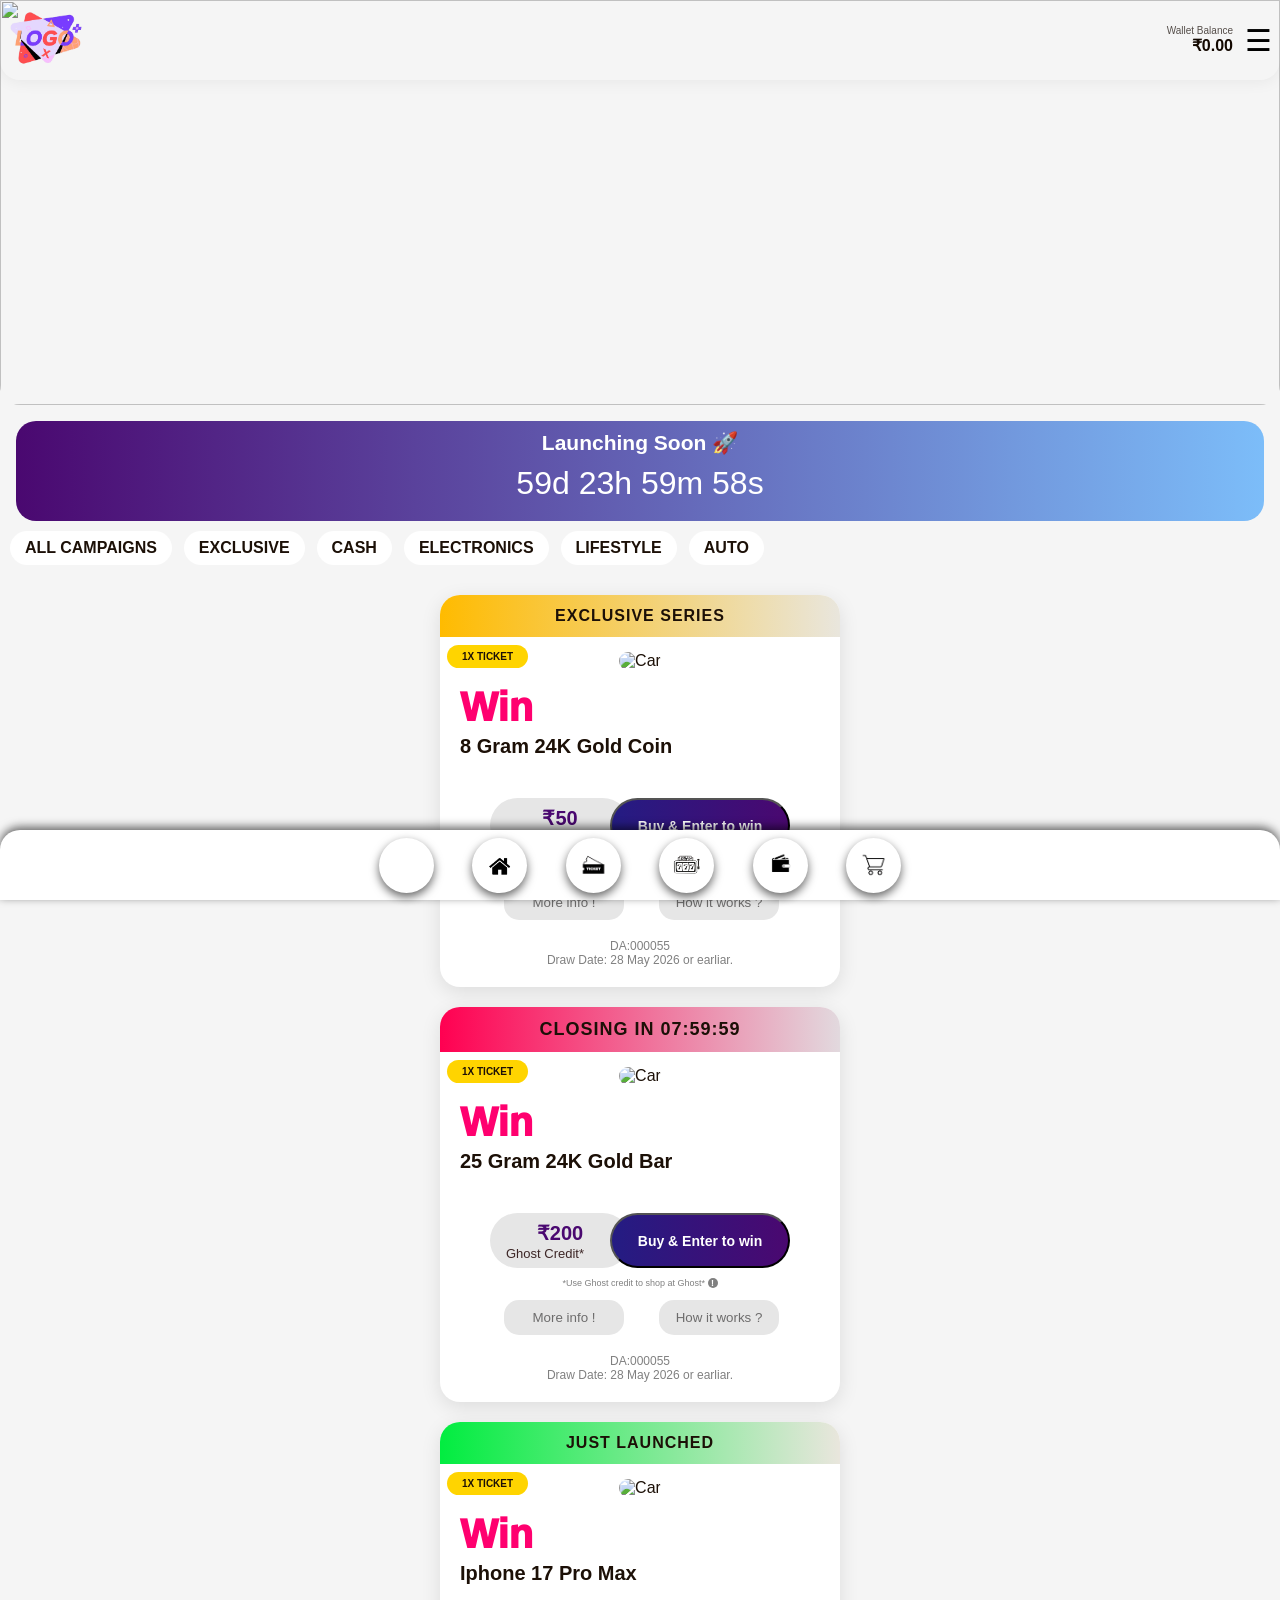
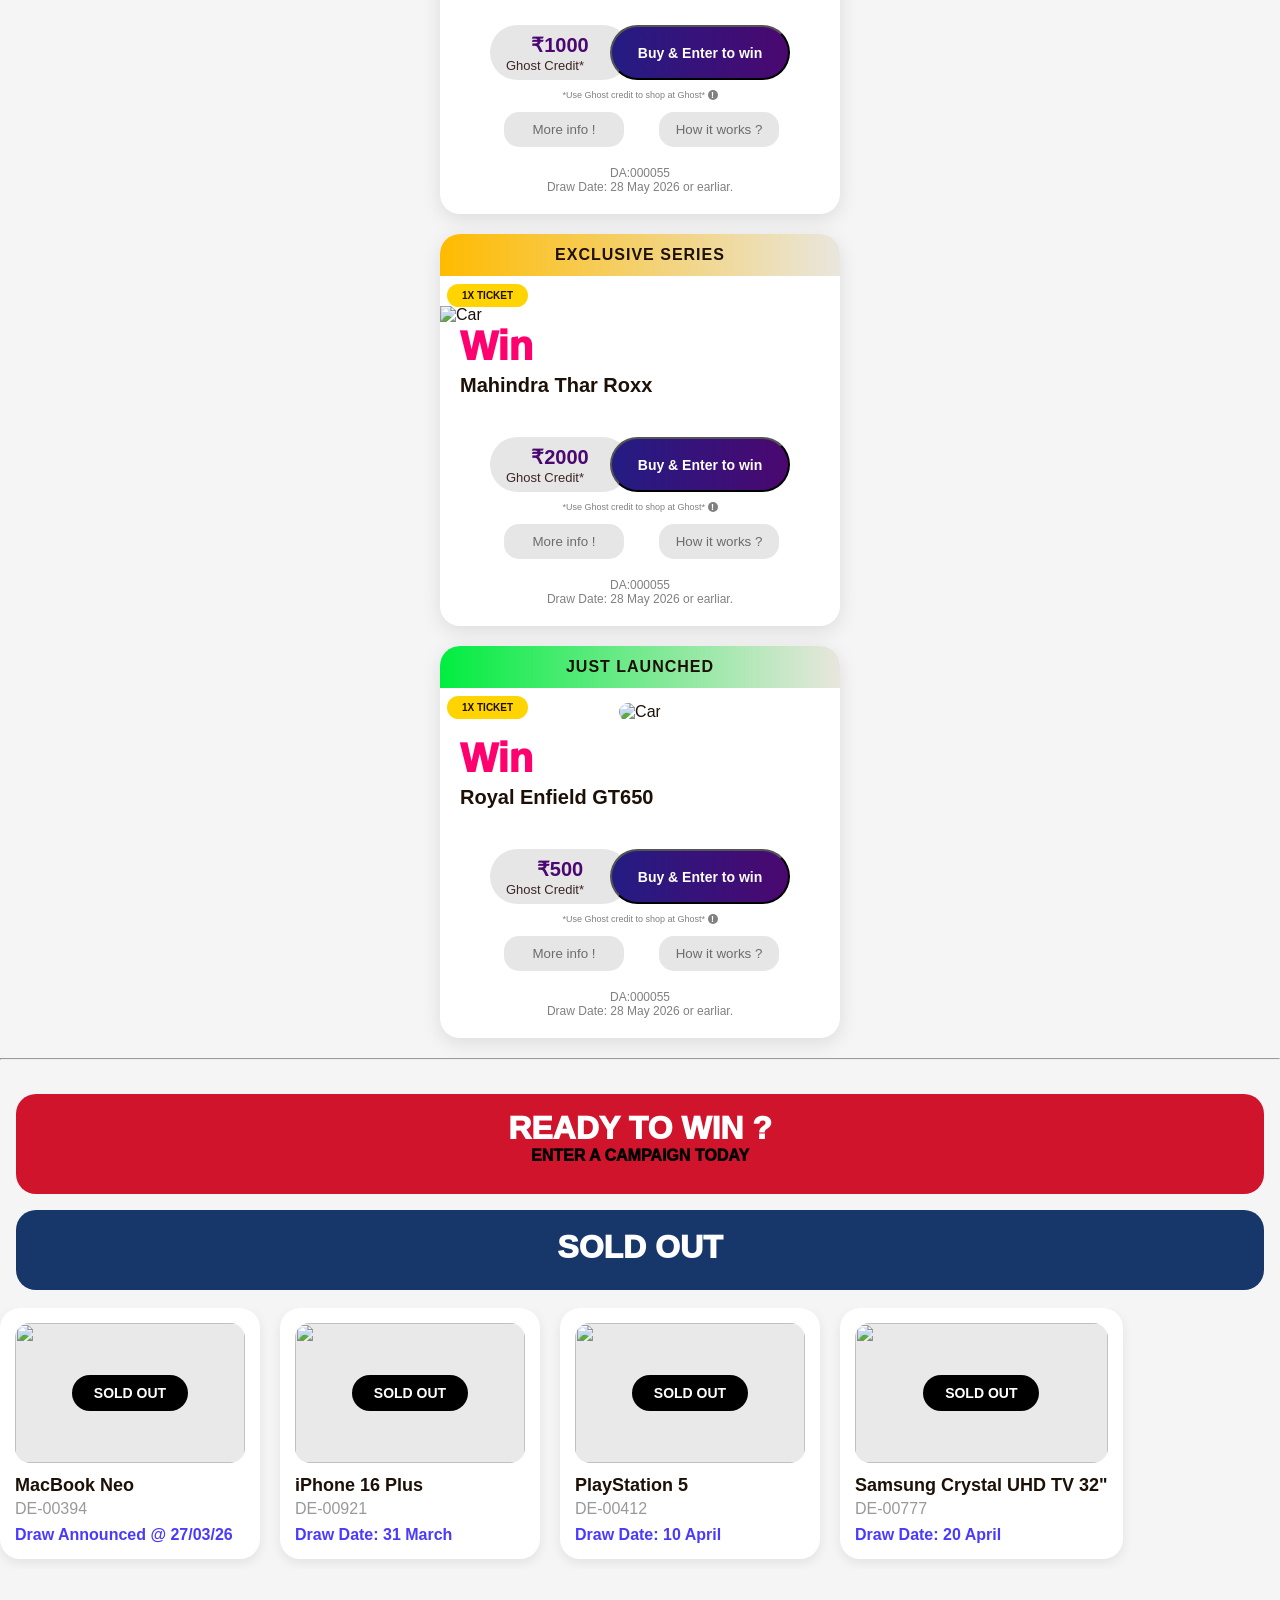
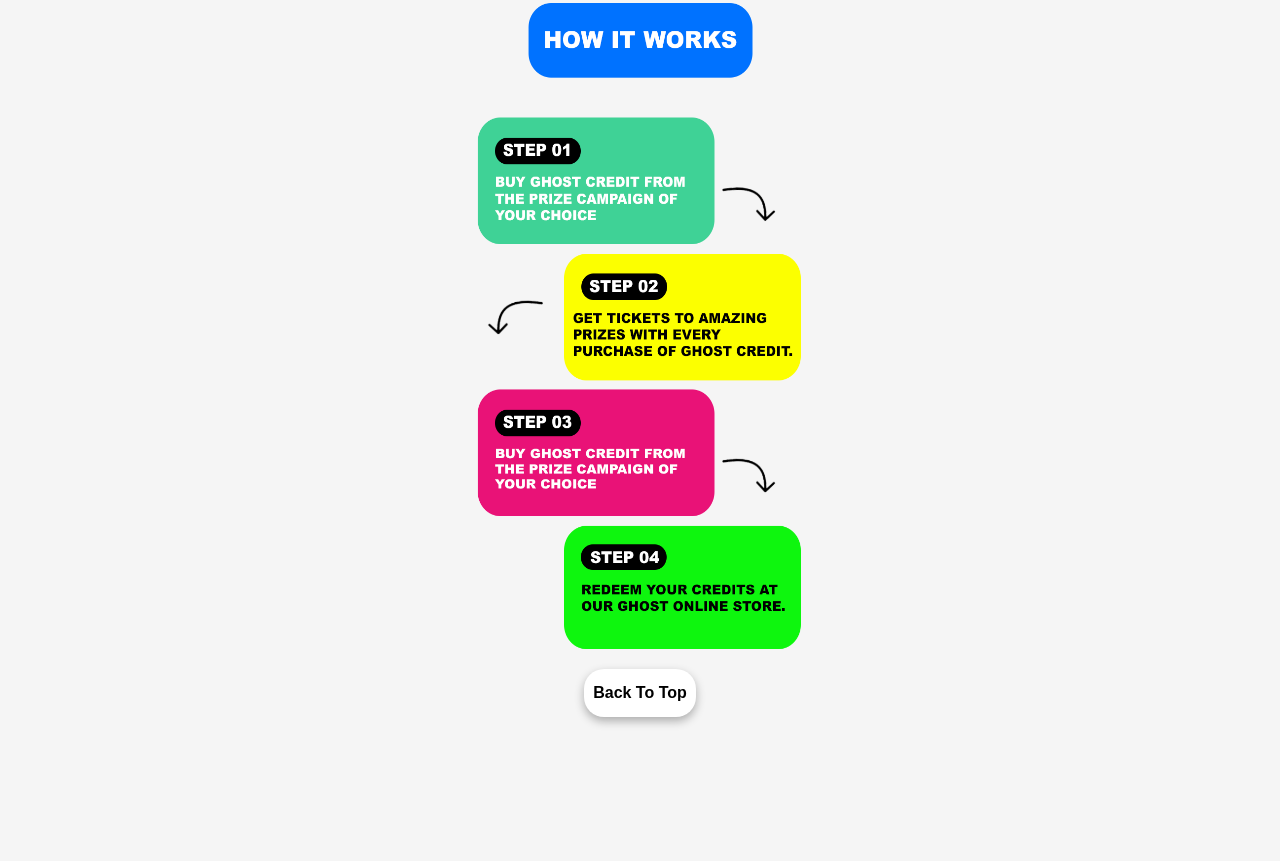
==== commit caf0cd2d: "Update index.html" ====
--- a/index.html
+++ b/index.html
@@ -656,7 +656,7 @@
 
     <div class="title">
         <div class="win">Win</div>
-        <h2 style="font-size: 20px;">1 Gram 24K Gold Coin </h2>
+        <h2 style="font-size: 20px;">8 Gram 24K Gold Coin </h2>
     </div>
 
     
@@ -676,8 +676,8 @@
     font-size: 13px;
     color: rgb(61, 38, 38);
   ">
-    <div style="font-weight: 900; text-align: center; font-size: 20px; color: #4a0870; margin-bottom: 1px;">₹100</div>
-    <div>Modesh Credit*</div>
+    <div style="font-weight: 900; text-align: center; font-size: 20px; color: #4a0870; margin-bottom: 1px;">₹50</div>
+    <div>Ghost Credit*</div>
   
   </div>
 
@@ -686,7 +686,7 @@
         </button>
 
   <div> <p style="color: gray; font-size: xx-small; text-align: center;">
-      <br>*Use Modesh credit to shop at Modesh* <button style="border-radius:15px ;border: none; background-color: grey; height: 10px; width:10px ; font-size: 9px;
+      <br>*Use Ghost credit to shop at Ghost* <button style="border-radius:15px ;border: none; background-color: grey; height: 10px; width:10px ; font-size: 9px;
       font-weight: bold; text-align: center;color: white;">!</button></p>
     </div><div style="height: 12px;"></div>
   <div style="text-align: center;display: flex;gap: 35px; "><button style="background-color:#e6e6e6 ;
@@ -764,7 +764,7 @@
 
     <div class="title">
         <div class="win">Win</div>
-        <h2 style="font-size: 20px;"> Gold Bar 20K (25g) </h2>
+        <h2 style="font-size: 20px;">25 Gram 24K Gold Bar  </h2>
     </div>
 
     
@@ -784,8 +784,8 @@
     font-size: 13px;
     color: rgb(61, 38, 38);
   ">
-    <div style="font-weight: 900; text-align: center; font-size: 20px; color: #4a0870; margin-bottom: 1px;">₹100</div>
-    <div>Modesh Credit*</div>
+    <div style="font-weight: 900; text-align: center; font-size: 20px; color: #4a0870; margin-bottom: 1px;">₹200</div>
+    <div>Ghost Credit*</div>
   
   </div>
 
@@ -794,7 +794,7 @@
         </button>
 
   <div> <p style="color: gray; font-size: xx-small; text-align: center;">
-      <br>*Use Modesh credit to shop at Modesh* <button style="border-radius:15px ;border: none; background-color: grey; height: 10px; width:10px ; font-size: 9px;
+      <br>*Use Ghost credit to shop at Ghost* <button style="border-radius:15px ;border: none; background-color: grey; height: 10px; width:10px ; font-size: 9px;
       font-weight: bold; text-align: center;color: white;">!</button></p>
     </div><div style="height: 12px;"></div>
   <div style="text-align: center;display: flex;gap: 35px; "><button style="background-color:#e6e6e6 ;
@@ -857,8 +857,8 @@
     font-size: 13px;
     color: rgb(61, 38, 38);
   ">
-    <div style="font-weight: 900; text-align: center; font-size: 20px; color: #4a0870; margin-bottom: 1px;">₹100</div>
-    <div>Modesh Credit*</div>
+    <div style="font-weight: 900; text-align: center; font-size: 20px; color: #4a0870; margin-bottom: 1px;">₹1000</div>
+    <div>Ghost Credit*</div>
   
   </div>
 
@@ -867,7 +867,7 @@
         </button>
 
   <div> <p style="color: gray; font-size: xx-small; text-align: center;">
-      <br>*Use Modesh credit to shop at Modesh* <button style="border-radius:15px ;border: none; background-color: grey; height: 10px; width:10px ; font-size: 9px;
+      <br>*Use Ghost credit to shop at Ghost* <button style="border-radius:15px ;border: none; background-color: grey; height: 10px; width:10px ; font-size: 9px;
       font-weight: bold; text-align: center;color: white;">!</button></p>
     </div><div style="height: 12px;"></div>
   <div style="text-align: center;display: flex;gap: 35px; "><button style="background-color:#e6e6e6 ;
@@ -931,8 +931,8 @@
     font-size: 13px;
     color: rgb(61, 38, 38);
   ">
-    <div style="font-weight: 900; text-align: center; font-size: 20px; color: #4a0870; margin-bottom: 1px;">₹100</div>
-    <div>Modesh Credit*</div>
+    <div style="font-weight: 900; text-align: center; font-size: 20px; color: #4a0870; margin-bottom: 1px;">₹2000</div>
+    <div>Ghost Credit*</div>
   
   </div>
 
@@ -941,7 +941,7 @@
         </button>
 
   <div> <p style="color: gray; font-size: xx-small; text-align: center;">
-      <br>*Use Modesh credit to shop at Modesh* <button style="border-radius:15px ;border: none; background-color: grey; height: 10px; width:10px ; font-size: 9px;
+      <br>*Use Ghost credit to shop at Ghost* <button style="border-radius:15px ;border: none; background-color: grey; height: 10px; width:10px ; font-size: 9px;
       font-weight: bold; text-align: center;color: white;">!</button></p>
     </div><div style="height: 12px;"></div>
   <div style="text-align: center;display: flex;gap: 35px; "><button style="background-color:#e6e6e6 ;
@@ -1004,8 +1004,8 @@
     font-size: 13px;
     color: rgb(61, 38, 38);
   ">
-    <div style="font-weight: 900; text-align: center; font-size: 20px; color: #4a0870; margin-bottom: 1px;">₹100</div>
-    <div>Modesh Credit*</div>
+    <div style="font-weight: 900; text-align: center; font-size: 20px; color: #4a0870; margin-bottom: 1px;">₹500</div>
+    <div>Ghost Credit*</div>
   
   </div>
 
@@ -1014,7 +1014,7 @@
         </button>
 
   <div> <p style="color: gray; font-size: xx-small; text-align: center;">
-      <br>*Use Modesh credit to shop at Modesh* <button style="border-radius:15px ;border: none; background-color: grey; height: 10px; width:10px ; font-size: 9px;
+      <br>*Use Ghost credit to shop at Ghost* <button style="border-radius:15px ;border: none; background-color: grey; height: 10px; width:10px ; font-size: 9px;
       font-weight: bold; text-align: center;color: white;">!</button></p>
     </div><div style="height: 12px;"></div>
   <div style="text-align: center;display: flex;gap: 35px; "><button style="background-color:#e6e6e6 ;
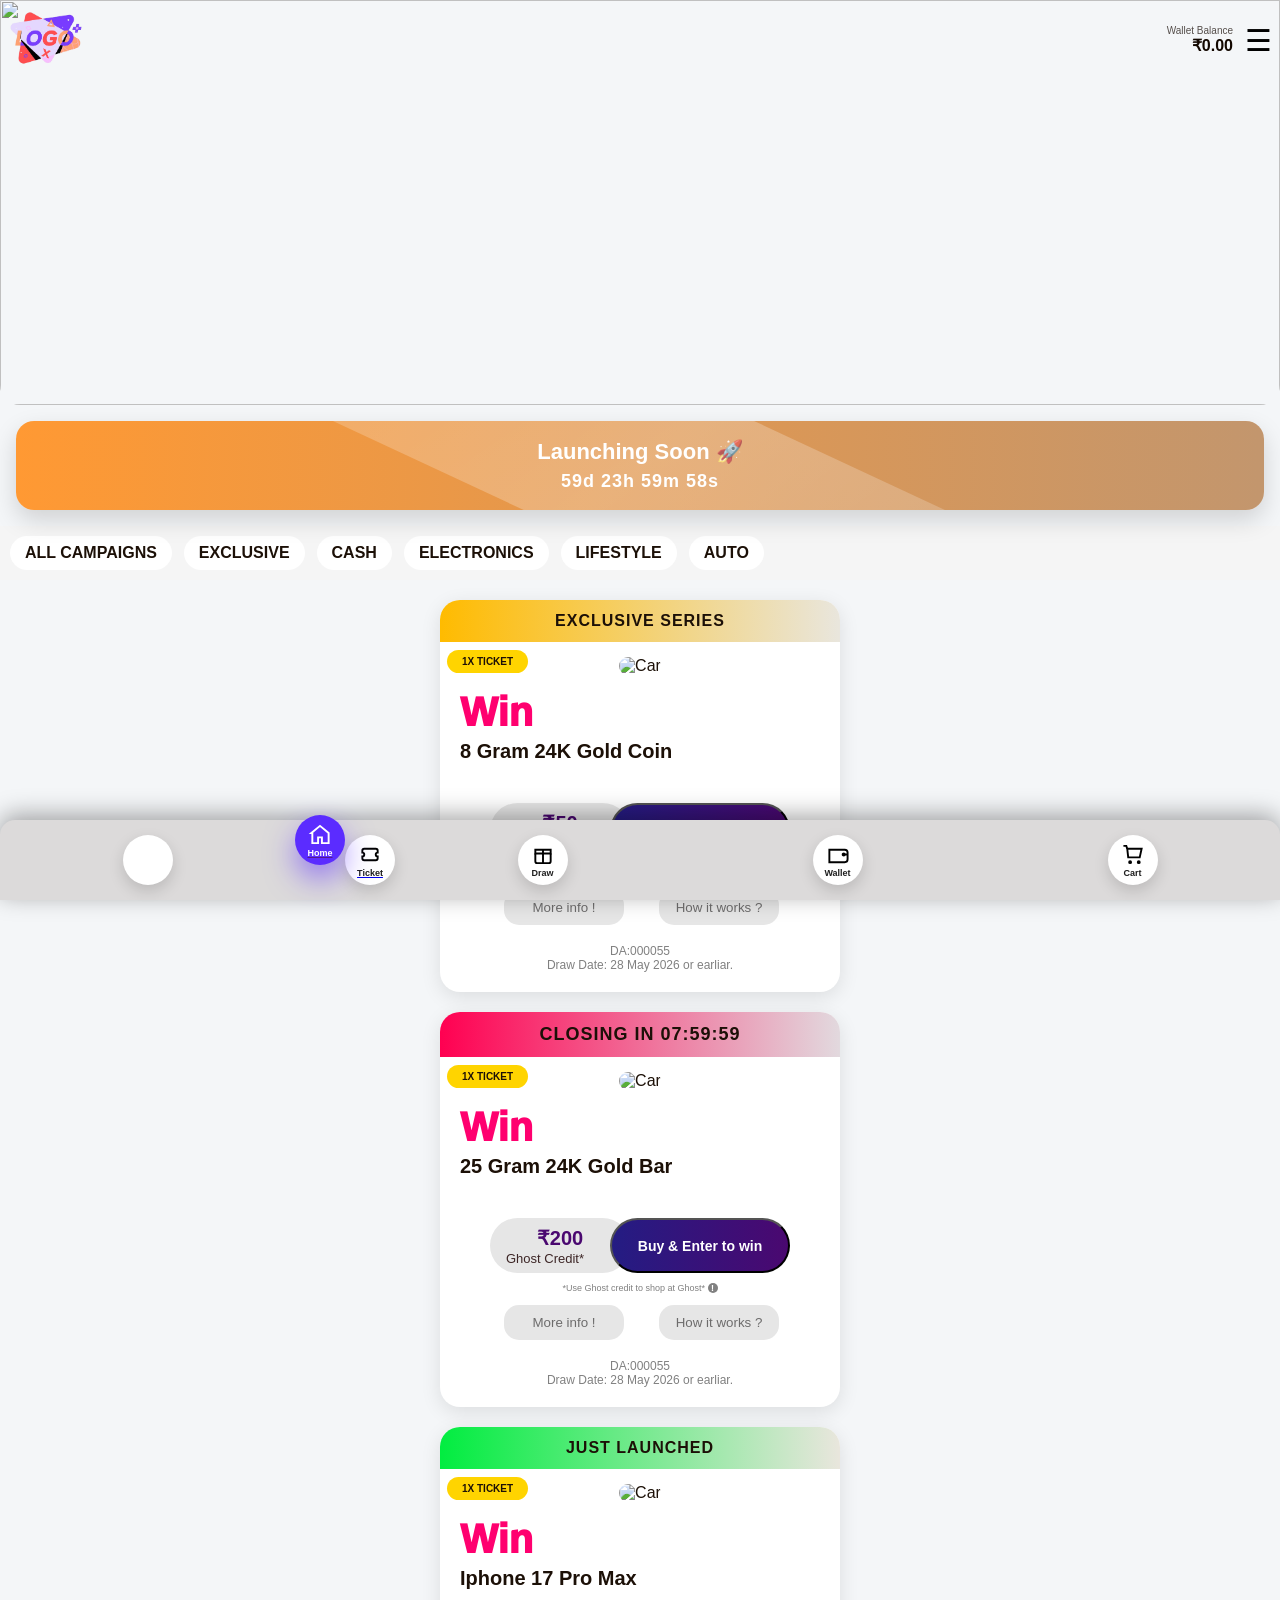
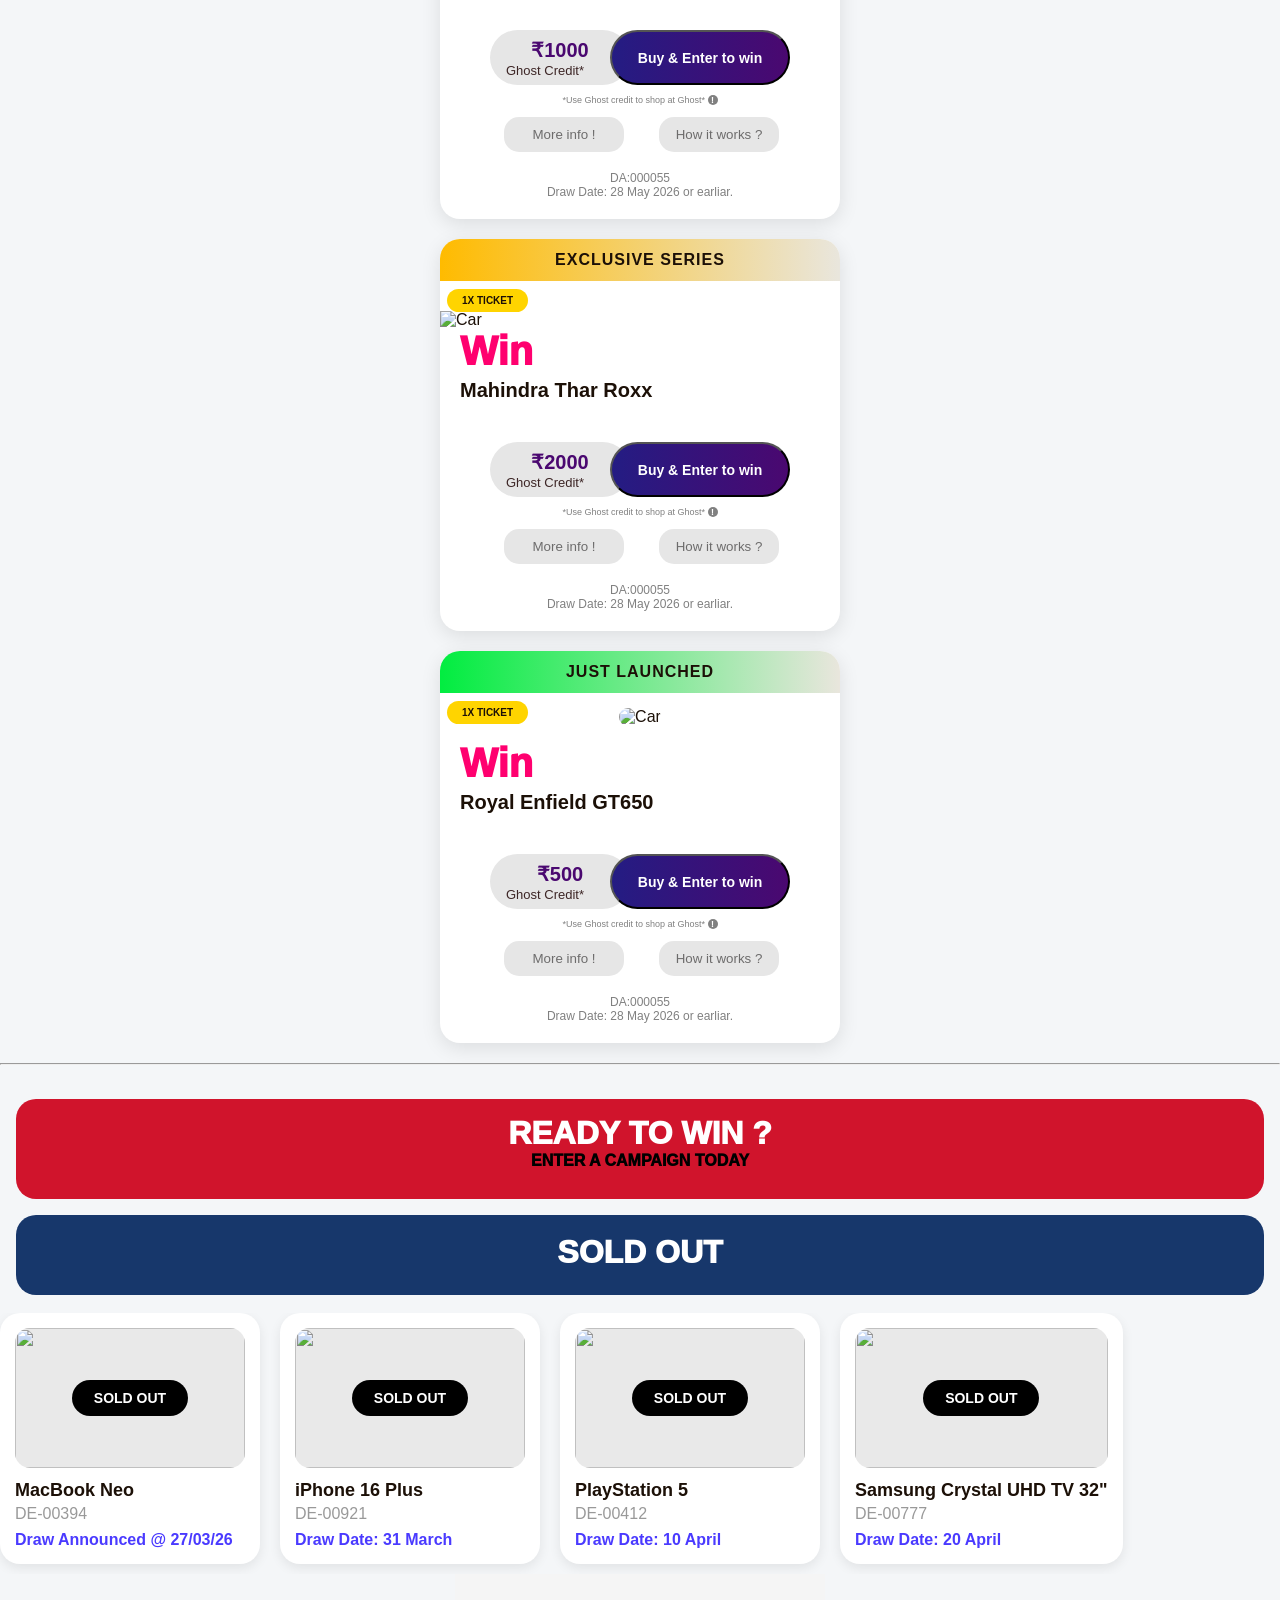
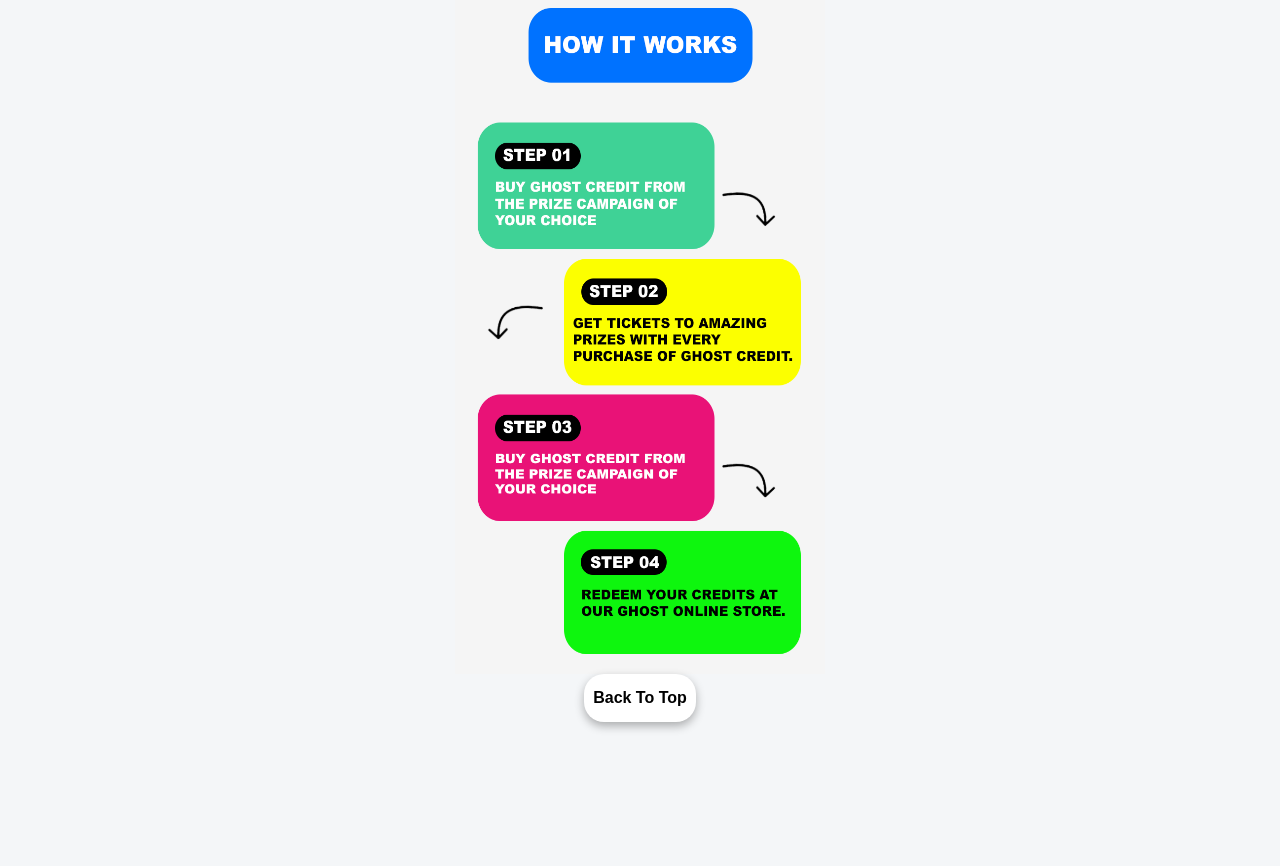
==== commit 8dd6241d: "Update index.html" ====
--- a/index.html
+++ b/index.html
@@ -35,211 +35,8 @@
 html { scroll-behavior: smooth; }
 body { font-family: 'Noto Sans', sans-serif; background: var(--offwhite); color: var(--ink); }
 
-.container { max-width: 1180px; margin: 0 auto; padding: 0 24px; }
-
-/* NAVBAR */
-header {
-  position: sticky; top: 0; z-index: 200;
-  background: #fff;
-  box-shadow: 0 2px 16px rgba(0,0,0,0.06);
-}
-
-.flag-mini { display: flex; flex-direction: column; gap: 2px; }
-.flag-mini span { display: block; width: 20px; height: 4px; border-radius: 1px; }
-.nav-links { display:flex; align-items: center; gap: 28px; list-style:none; }
-.nav-links a { font-size: 14px; font-weight: 600; color: var(--ink2); text-decoration: none; transition: color .2s; }
-.nav-links a:hover { color: var(--saffron); }
-.nav-btn { background: var(--saffron); color: #fff !important; padding: 10px 22px; border-radius: 6px; transition: background .2s, transform .15s !important; }
-.nav-btn:hover { background: #d95400 !important; transform: translateY(-1px); }
-
-/* TICKER */
-.ticker { background:var(--saffron); color: #fff; padding: 10px 0; overflow: hidden; }
-.ticker-track { display: flex; white-space: nowrap; animation:tick 30s linear infinite; }
-.ticker-track span { flex-shrink: 0; padding: 0 36px; font-size: 13px; font-weight: 600; }
-@keyframes tick { from { transform: translateX(0); } to { transform: translateX(-50%); } }
-
-/* HERO */
-.hero{
-  background: #fff;
-  position: relative; overflow: hidden;
-}
-.hero-inner {
-  display: grid; grid-template-columns: 1fr 1fr;
-  align-items: center; gap: 60px;
-  max-width: 1180px; margin: 0 auto;
-  padding: 80px 24px 88px;
-}
-.hero-devanagari { font-family: 'Noto Serif Devanagari', serif; color: var(--gold); font-size: 15px; font-weight: 700; margin-bottom: 16px; }
-.hero h1 { font-family: 'Baloo 2', cursive; font-size: clamp(40px, 5.5vw, 70px); font-weight: 800; line-height: 1.06; color:var(--saffron); margin-bottom: 10px; }
-.hero h1 em { font-style: normal; color:rgb(33, 104, 44); }
-.hero-sub { font-size: 17px; color: var(--muted); line-height: 1.75; margin-bottom: 36px; max-width: 460px; }
-.hero-sub strong { color: var(--ink2); }
-.hero-ctas { display: flex; gap: 14px; flex-wrap: wrap; margin-bottom: 40px; }
-.btn-main { background: var(--saffron); color: #fff; font-family: 'Baloo 2', cursive; font-size: 16px; font-weight: 700; padding: 14px 34px; border-radius: 8px; text-decoration: none; box-shadow: 0 6px 24px rgba(255,102,16,.28); transition: background .2s, transform .15s; display: inline-block; }
-.btn-main:hover { background: rgb(33, 104, 44); transform: translateY(-2px); }
-.btn-ghost { background: transparent; color: var(--saffron); border: 2px solid var(--saffron); font-family: 'Baloo 2', cursive; font-size: 16px; font-weight: 700; padding: 12px 28px; border-radius: 8px; text-decoration: none; transition: all .2s; display: inline-block; }
-.btn-ghost:hover { background:transparent; color:var(--green); border: 2px solid var(--green); }
-.hero-trust { display: flex; gap: 24px; flex-wrap: wrap; }
-.trust-chip { display: flex; align-items: center; gap: 7px; font-size: 13px; color: var(--muted); font-weight: 500; }
-.trust-chip .ti { font-size: 17px; }
-
-/* Hero cards */
-.hero-visual { position: relative; display: flex; align-items: center; justify-content: center; min-height: 400px; }
-.hv-stack { position: relative; width: 340px; height: 370px; }
-.hvc { position: absolute; background: #fff; border-radius: 16px; box-shadow: 0 8px 36px rgba(0,0,0,.11); border: 1.5px solid var(--grey2); overflow: hidden; transition: transform .3s; }
-.hvc:hover { transform: scale(1.04) !important; }
-.hvc-main { width: 270px; left: 50%; top: 0; transform: translateX(-50%); }
-.hvc-l { width: 190px; left: 0; top: 110px; transform: rotate(-7deg); opacity: .82; }
-.hvc-r { width: 190px; right: 0; top: 110px; transform: rotate(7deg); opacity: .82; }
-.hvc-img { width: 100%; height: 140px; display: flex; align-items: center; justify-content: center; font-size: 64px; }
-.hvc-main .hvc-img { height: 158px; font-size: 82px; background: linear-gradient(135deg,#fff5ee,#ffe0cc); }
-.hvc-l .hvc-img { background: linear-gradient(135deg,#fff9e0,#fff0b0); }
-.hvc-r .hvc-img { background: linear-gradient(135deg,#efffee,#d5f5e3); }
-.hvc-body { padding: 12px 16px 16px; }
-.hvc-lbl { font-size: 10px; font-weight: 700; color: var(--muted); letter-spacing: 1.5px; text-transform: uppercase; margin-bottom: 3px; }
-.hvc-name { font-family: 'Baloo 2', cursive; font-size: 15px; font-weight: 700; color: var(--ink); }
-.hvc-val { font-family: 'Baloo 2', cursive; font-size: 19px; font-weight: 800; color: var(--saffron); }
-.hvc-badge { position: absolute; top: 10px; right: 10px; background: var(--gold-lt); color: var(--ink2); font-size: 10px; font-weight: 700; padding: 3px 9px; border-radius: 100px; }
-
-/* STATS */
-.stats-bar { background: var(--ink); padding: 32px 24px; }
-.stats-inner { max-width: 1180px; margin: 0 auto; display: flex; justify-content: space-around; flex-wrap: wrap; gap: 20px; }
-.stat { text-align: center; }
-.stat-num { font-family: 'Baloo 2', cursive; font-size: 30px; font-weight: 800; color: var(--gold-lt); line-height: 1; }
-.stat-lbl { font-size: 11px; color: rgba(255,255,255,.45); letter-spacing: 2px; text-transform: uppercase; margin-top: 4px; }
-
-/* TRUST BAND */
-.trust-band { background: var(--grey); border-top: 1.5px solid var(--grey2); border-bottom: 1.5px solid var(--grey2); padding: 24px; }
-.trust-inner { max-width: 1000px; margin: 0 auto; display: flex; justify-content: center; flex-wrap: wrap; gap: 36px; }
-.tb { display: flex; align-items: center; gap: 9px; font-size: 13px; font-weight: 600; color: var(--ink2); }
-.tb span { font-size: 20px; }
-
-/* SECTION */
-.section { padding: 80px 0; }
-.section-grey { background: var(--grey); }
-.s-head { text-align: center; margin-bottom: 48px; }
-.s-head .eyebrow { font-size: 11px; font-weight: 700; letter-spacing: 3px; text-transform: uppercase; color: var(--saffron); margin-bottom: 10px; }
-.s-head h2 { font-family: 'Baloo 2', cursive; font-size: clamp(26px, 4vw, 40px); font-weight: 800; color: var(--ink); margin-bottom: 12px; }
-.s-head p { font-size: 15px; color: var(--muted); max-width: 500px; margin: 0 auto; line-height: 1.75; }
-.s-div { width: 44px; height: 3px; background: var(--saffron); border-radius: 2px; margin: 14px auto 0; }
-
-/* FILTER */
-.prize-filter { display: flex; gap: 10px; justify-content: center; flex-wrap: wrap; margin-bottom: 40px; }
-.fbtn { padding: 8px 20px; border-radius: 100px; border: 2px solid var(--grey2); background: #fff; font-size: 13px; font-weight: 600; color: var(--muted); cursor: pointer; transition: all .2s; font-family: 'Noto Sans', sans-serif; }
-.fbtn.active, .fbtn:hover { border-color: var(--saffron); color: var(--saffron); background: #fff5ee; }
-
-/* PRIZES GRID */
-.prizes-grid { display: grid; grid-template-columns: repeat(3, 1fr); gap: 22px; max-width: 1180px; margin: 0 auto; }
-.pc { background: #fff; border-radius: 14px; border: 1.5px solid var(--grey2); overflow: hidden; transition: transform .25s, box-shadow .25s, border-color .25s; position: relative; cursor: pointer; }
-.pc:hover { transform: translateY(-5px); box-shadow: 0 16px 44px rgba(255,102,16,.13); border-color: var(--saffron); }
-.pc.featured { grid-column: span 3; display: grid; grid-template-columns: 1.3fr 1fr; }
-.pc-img { display: flex; align-items: center; justify-content: center; font-size: 76px; height: 188px; background: linear-gradient(135deg,#fff5ee,#ffe0cc); }
-.pc.featured .pc-img { height: 100%; min-height: 240px; font-size: 110px; border-radius: 0; }
-.pc-badge { position: absolute; top: 13px; left: 13px; font-size: 11px; font-weight: 700; padding: 4px 11px; border-radius: 100px; letter-spacing: .4px; }
-.badge-saffron { background: var(--saffron); color: #fff; }
-.badge-gold { background: var(--gold-lt); color: var(--ink2); }
-.badge-green { background: var(--green); color: #fff; }
-.pc-body { padding: 20px 22px 22px; }
-.pc.featured .pc-body { padding: 32px 40px; display: flex; flex-direction: column; justify-content: center; }
-.pc-code { font-size: 10px; color: var(--muted); letter-spacing: 2px; text-transform: uppercase; margin-bottom: 5px; }
-.pc-name { font-family: 'Baloo 2', cursive; font-size: 19px; font-weight: 700; color: var(--ink); margin-bottom: 3px; line-height: 1.2; }
-.pc.featured .pc-name { font-size: 30px; margin-bottom: 6px; }
-.pc-val { font-family: 'Baloo 2', cursive; font-size: 25px; font-weight: 800; color: var(--saffron); margin-bottom: 14px; }
-.pc.featured .pc-val { font-size: 42px; margin-bottom: 20px; }
-.pc-footer { display: flex; justify-content: space-between; align-items: flex-end; border-top: 1.5px solid var(--grey); padding-top: 13px; margin-top: auto; }
-.pc-date { font-size: 11px; color: var(--muted); line-height: 1.6; }
-.pc-date strong { display: block; color: var(--ink2); font-size: 12px; }
-.pc-left strong { display: block; font-family: 'Baloo 2', cursive; font-size: 18px; font-weight: 800; color: var(--green); }
-.pc-left span { font-size: 11px; color: var(--muted); }
-.pc-buy { display: block; width: 100%; margin-top: 14px; background: var(--saffron); color: #fff; font-family: 'Baloo 2', cursive; font-size: 15px; font-weight: 700; padding: 11px; border-radius: 8px; text-align: center; text-decoration: none; transition: background .2s; }
-.pc-buy:hover { background: #d95400; }
-
-/* HOW IT WORKS */
-.how-grid { display: grid; grid-template-columns: repeat(4,1fr); gap: 28px; max-width: 1180px; margin: 0 auto; }
-.hw { text-align: center; position: relative; }
-.hw:not(:last-child)::after { content:''; position:absolute; top:34px; right:-14px; width:28px; height:2px; background: repeating-linear-gradient(90deg,var(--saffron) 0,var(--saffron) 5px,transparent 5px,transparent 10px); }
-.hw-num { width: 22px; height: 22px; border-radius: 50%; background: var(--saffron); color: #fff; font-size: 11px; font-weight: 800; display: flex; align-items: center; justify-content: center; margin: 0 auto 10px; }
-.hw-icon { width: 68px; height: 68px; border-radius: 50%; background: #fff; border: 2px solid var(--grey2); display: flex; align-items: center; justify-content: center; font-size: 30px; margin: 0 auto 16px; transition: background .2s; }
-.hw:hover .hw-icon { background: #fff5ee; border-color: var(--saffron); }
-.hw-title { font-family: 'Baloo 2', cursive; font-size: 17px; font-weight: 700; color: var(--ink); margin-bottom: 8px; }
-.hw-desc { font-size: 13px; color: var(--muted); line-height: 1.7; }
-
-/* WINNERS */
-.winners-scroll { display: flex; gap: 18px; overflow-x: auto; padding: 4px 24px 14px; max-width: 1180px; margin: 0 auto; scrollbar-width: thin; scrollbar-color: var(--grey2) transparent; }
-.wc { background: #fff; border-radius: 14px; border: 1.5px solid var(--grey2); padding: 22px 20px; min-width: 200px; flex-shrink: 0; text-align: center; transition: box-shadow .2s; }
-.wc:hover { box-shadow: 0 8px 32px rgba(255,102,16,.12); }
-.wc-av { width: 50px; height: 50px; border-radius: 50%; background: linear-gradient(135deg,var(--saffron),var(--saffron2)); display: flex; align-items: center; justify-content: center; font-size: 22px; margin: 0 auto 12px; }
-.wc-name { font-family: 'Baloo 2', cursive; font-size: 15px; font-weight: 700; color: var(--ink); }
-.wc-city { font-size: 11px; color: var(--muted); margin: 2px 0 10px; }
-.wc-prize { background: #fff5ee; color: var(--saffron); font-size: 12px; font-weight: 600; padding: 5px 11px; border-radius: 8px; }
-.wc-amt { font-family: 'Baloo 2', cursive; font-size: 17px; font-weight: 800; color: var(--green); margin-top: 6px; }
-
-/* APP */
-.app-wrap { background: var(--ink); padding: 80px 24px; }
-.app-inner { max-width: 1000px; margin: 0 auto; display: grid; grid-template-columns: 1fr auto 1fr; gap: 64px; align-items: center; }
-.app-text h2 { font-family: 'Baloo 2', cursive; font-size: 36px; font-weight: 800; color: #fff; line-height: 1.2; margin-bottom: 14px; }
-.app-text h2 em { font-style: normal; color: var(--gold-lt); }
-.app-text p { font-size: 14px; color: rgba(255,255,255,.55); line-height: 1.85; margin-bottom: 28px; }
-.store-btns { display: flex; gap: 12px; flex-wrap: wrap; }
-.sbtn { display: flex; align-items: center; gap: 11px; background: rgba(255,255,255,.07); border: 1.5px solid rgba(255,255,255,.14); padding: 11px 18px; border-radius: 10px; text-decoration: none; transition: background .2s; }
-.sbtn:hover { background: rgba(255,255,255,.12); }
-.sbtn-icon { font-size: 26px; }
-.sbtn-text { color: #fff; }
-.sbtn-text small { display: block; font-size: 10px; color: rgba(255,255,255,.45); letter-spacing: 1px; text-transform: uppercase; }
-.sbtn-text strong { display: block; font-size: 15px; font-family: 'Baloo 2', cursive; }
-.app-phone-wrap { display: flex; justify-content: center; align-items: center; position: relative; }
-.phone-mock { width: 210px; height: 400px; background: linear-gradient(160deg,#2a1500,#130800); border: 2px solid rgba(255,255,255,.09); border-radius: 36px; box-shadow: 0 28px 72px rgba(0,0,0,.5); display: flex; align-items: center; justify-content: center; font-size: 76px; position: relative; overflow: hidden; }
-.phone-mock::before { content:''; position:absolute; top:13px; left:50%; transform:translateX(-50%); width:52px; height:4px; background:rgba(255,255,255,.1); border-radius:3px; }
-.phone-glow { position: absolute; width: 240px; height: 240px; border-radius: 50%; background: radial-gradient(circle,rgba(255,102,16,.15) 0%,transparent 70%); }
-.app-qr { text-align: center; }
-.qr-box { width: 130px; height: 130px; background: #fff; border-radius: 12px; display: flex; align-items: center; justify-content: center; font-size: 64px; margin: 0 auto 13px; }
-.app-qr p { color: rgba(255,255,255,.4); font-size: 12px; line-height: 1.65; }
-
-/* FOOTER */
-footer { background: #1c0e05; padding: 64px 24px 28px; }
-.footer-top { display: grid; grid-template-columns: 2fr 1fr 1fr 1fr; gap: 48px; max-width: 1180px; margin: 0 auto 44px; }
-.f-logo { font-family: 'Baloo 2', cursive; font-size: 28px; font-weight: 800; color: var(--saffron); margin-bottom: 12px; }
-.f-about { font-size: 13px; color: rgba(255,255,255,.4); line-height: 1.8; margin-bottom: 20px; }
-.f-soc { display: flex; gap: 9px; }
-.fsoc { width: 34px; height: 34px; border-radius: 50%; border: 1.5px solid rgba(255,255,255,.12); display: flex; align-items: center; justify-content: center; color: rgba(255,255,255,.45); font-size: 14px; text-decoration: none; transition: all .2s; }
-.fsoc:hover { border-color: var(--saffron); color: var(--saffron); }
-.f-col h4 { font-family: 'Baloo 2', cursive; font-size: 15px; font-weight: 700; color: #fff; margin-bottom: 17px; }
-.f-col ul { list-style: none; }
-.f-col ul li { margin-bottom: 9px; }
-.f-col ul a { font-size: 13px; color: rgba(255,255,255,.4); text-decoration: none; transition: color .2s; }
-.f-col ul a:hover { color: var(--saffron); }
-.footer-bottom { max-width: 1180px; margin: 0 auto; padding-top: 22px; border-top: 1px solid rgba(255,255,255,.07); display: flex; justify-content: space-between; align-items: center; flex-wrap: wrap; gap: 12px; }
-.footer-bottom p { font-size: 12px; color: rgba(255,255,255,.22); }
-.tricolor { display: flex; gap: 3px; }
-.tc { width: 26px; height: 4px; border-radius: 2px; }
-
-/* REVEAL */
-.reveal { opacity: 0; transform: translateY(26px); transition: opacity .65s ease, transform .65s ease; }
-.reveal.in { opacity: 1; transform: translateY(0); }
-
-/* RESPONSIVE */
-@media (max-width: 980px) {
-  .hero-inner { grid-template-columns: 1fr; text-align: center; }
-  .hero-sub { margin: 0 auto 36px; }
-  .hero-ctas, .hero-trust { justify-content: center; }
-  .hero-visual { display: none; }
-  .prizes-grid { grid-template-columns: repeat(2,1fr); }
-  .pc.featured { grid-column: span 2; grid-template-columns: 1fr; }
-  .pc.featured .pc-img { height: 200px; }
-  .how-grid { grid-template-columns: repeat(2,1fr); }
-  .hw::after { display: none; }
-  .app-inner { grid-template-columns: 1fr; text-align: center; }
-  .store-btns { justify-content: center; }
-  .app-phone-wrap, .app-qr { display: none; }
-  .footer-top { grid-template-columns: 1fr 1fr; }
-}
-@media (max-width: 640px) {
-  .prizes-grid { grid-template-columns: 1fr; }
-  .pc.featured { grid-column: span 1; }
-  .how-grid { grid-template-columns: 1fr; }
-  .footer-top { grid-template-columns: 1fr; }
-  .nav-links { display: none; }
-}
+
+
 </style>
 </head>
 <body>
@@ -543,27 +340,149 @@
 </style>
 
 </head>
+
+</head>
+
+<body>
+
+<!DOCTYPE html>
+<html lang="en">
+<head>
+<meta charset="UTF-8">
+<title>Launch Banner</title>
+
 <style>
-  .banner{
-    background: linear-gradient(to right, var(--saffron),rgb(124, 189, 249));
+:root {
+  --saffron: #ff9933;
+}
+
+body {
+  font-family: Arial, sans-serif;
+  background: #f4f6f8;
+}
+
+/* ===== BANNER ===== */
+.banner {
+  background: linear-gradient(270deg, #ff9933, #4a90e2, #ff9933);
+  background-size: 600% 600%;
   color: white;
-  text-align:  center;
-  height:5% ;
-  border-radius: 20px;
-  margin-top: 1pc;
-  margin-right: 1pc;
-  margin-left: 1pc;
-font-size: xx-large; }
-
+  text-align: center;
+
+  margin: 16px;
+  padding: 18px 12px;
+  border-radius: 18px;
+
+  font-size: 20px;
+  font-weight: 600;
+
+  position: relative;
+  overflow: hidden;
+
+  animation: gradientMove 6s ease infinite, floatUp 3s ease-in-out infinite;
+
+  box-shadow: 0 10px 25px rgba(0,0,0,0.15);
+}
+
+/* Gradient animation */
+@keyframes gradientMove {
+  0% { background-position: 0% 50%; }
+  50% { background-position: 100% 50%; }
+  100% { background-position: 0% 50%; }
+}
+
+/* Floating effect */
+@keyframes floatUp {
+  0%, 100% { transform: translateY(0); }
+  50% { transform: translateY(-4px); }
+}
+
+/* Shine effect */
+.banner::before {
+  content: "";
+  position: absolute;
+  top: -50%;
+  left: -50%;
+  width: 200%;
+  height: 200%;
+  background: linear-gradient(
+    120deg,
+    transparent,
+    rgba(255,255,255,0.25),
+    transparent
+  );
+  transform: rotate(25deg);
+  animation: shine 3s linear infinite;
+}
+
+@keyframes shine {
+  0% { transform: translateX(-100%) rotate(25deg); }
+  100% { transform: translateX(100%) rotate(25deg); }
+}
+
+/* Text */
+.banner p {
+  margin: 0;
+  font-size: 22px;
+}
+
+/* Countdown */
+.countdown {
+  margin-top: 6px;
+  font-size: 18px;
+  font-weight: bold;
+  letter-spacing: 1px;
+}
+
+/* Mobile */
+@media (max-width: 600px) {
+  .banner {
+    font-size: 16px;
+    padding: 14px;
+  }
+  .banner p {
+    font-size: 18px;
+  }
+}
 </style>
 </head>
 
 <body>
 
 <div class="banner">
-  <p  style="font-size: 21px; padding: 10px;"><b>Launching Soon 🚀</b></p>
+  <p><b>Launching Soon 🚀</b></p>
   <div class="countdown" id="countdown"></div>
 </div>
+
+<script>
+// Set launch date (change this)
+const launchDate = new Date("2026-06-01T00:00:00").getTime();
+
+const countdownEl = document.getElementById("countdown");
+
+function updateCountdown() {
+  const now = new Date().getTime();
+  const gap = launchDate - now;
+
+  if (gap <= 0) {
+    countdownEl.innerHTML = "🚀 We are Live!";
+    return;
+  }
+
+  const days = Math.floor(gap / (1000 * 60 * 60 * 24));
+  const hours = Math.floor((gap % (1000 * 60 * 60 * 24)) / (1000 * 60 * 60));
+  const minutes = Math.floor((gap % (1000 * 60 * 60)) / (1000 * 60));
+  const seconds = Math.floor((gap % (1000 * 60)) / 1000);
+
+  countdownEl.innerHTML =
+    `${days}d ${hours}h ${minutes}m ${seconds}s`;
+}
+
+setInterval(updateCountdown, 1000);
+updateCountdown();
+</script>
+
+</body>
+</html>
 
 <script>
 // ===== 60 DAYS REVERSE COUNTDOWN =====
@@ -1155,26 +1074,186 @@
     });
   });
 </script>
-<div class="bottom-nav12">
-  <a href="https://www.thesouledstore.com/men"><button class="nav-btn11"><img style="height: 80px; width: 80px;" src="https://i.pinimg.com/1200x/b2/69/12/b269124a42642a8e616d5d3fa4129b46.jpg" alt=""></button></a>
-  <button class="nav-btn11"><img src="icons/home icon.png" alt=""> </button>
-  <button class="nav-btn11"><img src="icons/ticket icon.png" alt=""></button>
-  <button class="nav-btn11"><img src="icons/draw icon.png" alt=""></button>
-  <button class="nav-btn11"><img src="icons/wallet icon.png" alt=""></button>
-  <button class="nav-btn11"><img src="icons/cart icon.png" alt=""></button>
+
+
+<!DOCTYPE html>
+<html lang="en">
+<head>
+
+
+<style>
+
+
+/* NAV BAR */
+.bottom-nav {
+  position: fixed;
+  bottom: 0;
+  left: 0;
+  width: 100%;
+  background: #dcdada;
+  display: flex;
+  justify-content: space-around;
+  padding: 15px 0;
+  box-shadow: 0 -5px 25px rgba(0,0,0,0.35);
+  border-top-left-radius: 15px;
+  border-top-right-radius: 15px;;
+}
+
+/* ITEM */
+.nav-item {
+  flex: 1;
+  display: flex;
+  justify-content: center;
+  align-items: center;
+}
+
+/* BUTTON */
+.circle {
+  width: 50px;
+  height: 50px;
+  border-radius: 50%;
+  background: white;
+  border: none;
+  cursor: pointer;
+  transition: all 0.3s ease;
+  box-shadow: 0 6px 15px rgba(0,0,0,0.15);
+
+  display: flex;
+  flex-direction: column;
+  align-items: center;
+  justify-content: center;
+  gap: 2px;
+}
+
+/* ICON */
+.icon {
+  width: 24px;
+  height: 23px;
+  stroke: black;
+  fill: none;
+  stroke-width: 2;
+  transition: 0.3s;
+}
+
+/* TEXT */
+.text {
+  font-size: 9px;
+  font-weight: 600;
+  color: #1f1f1f;
+  transition: 0.3s;
+}
+
+/* ACTIVE */
+.nav-item.active .circle {
+  background: #5b2cff;
+  transform: translateY(-20px);
+  box-shadow: 0 14px 30px rgba(91,44,255,0.55);
+}
+
+/* ACTIVE ICON */
+.nav-item.active .icon {
+  stroke: white;
+}
+
+/* ACTIVE TEXT */
+.nav-item.active .text {
+  color: white;
+}
+
+/* BLANK BUTTON (important fix) */
+.blank .circle {
+  background: white;
+}
+
+/* CLICK */
+.circle:active {
+  transform: scale(0.95);
+}
+</style>
+</head>
+
+<body>
+
+<div class="bottom-nav">
+
+  <!-- ✅ BLANK BUTTON (NEW) -->
+  <div class="nav-item blank">
+    <button class="circle"></button>
+  </div>
+
+  <!-- HOME -->
+  <a href=""><div class="nav-item active">
+    <button class="circle">
+      <svg viewBox="0 0 24 24" class="icon">
+        <path d="M3 10.5L12 3l9 7.5V21H14v-6H10v6H4V10.5z"/>
+      </svg>
+      <div class="text">Home</div>
+    </button>
+  </div></a>
+
+  <!-- TICKET -->
+  <a href="ticket.html"><div class="nav-item">
+    <button class="circle">
+      <svg viewBox="0 0 24 24" class="icon">
+        <path d="M4 8a2 2 0 0 1 2-2h12a2 2 0 0 1 2 2v2a2 2 0 0 0 0 4v2a2 2 0 0 1-2 2H6a2 2 0 0 1-2-2v-2a2 2 0 0 0 0-4V8z"/>
+      </svg>
+      <div class="text">Ticket</div>
+    </button>
+  </div></a>
+
+  <!-- DRAW -->
+  <div class="nav-item">
+    <button class="circle">
+      <svg viewBox="0 0 24 24" class="icon">
+        <path d="M20 7H4v4h16V7z"/>
+        <path d="M4 11v8a2 2 0 0 0 2 2h12a2 2 0 0 0 2-2v-8"/>
+        <path d="M12 7v14"/>
+      </svg>
+      <div class="text">Draw</div>
+    </button>
+  </div>
+
+  <!-- WALLET -->
+  <div class="nav-item">
+    <button class="circle">
+      <svg viewBox="0 0 24 24" class="icon">
+        <path d="M3 7h16a3 3 0 0 1 3 3v7a3 3 0 0 1-3 3H3V7z"/>
+        <path d="M16 12h6"/>
+        <circle cx="18" cy="12" r="1"/>
+      </svg>
+      <div class="text">Wallet</div>
+    </button>
+  </div>
+
+  <!-- CART -->
+  <div class="nav-item">
+    <button class="circle">
+      <svg viewBox="0 0 24 24" class="icon">
+        <path d="M6 6h15l-2 9H7L6 6z"/>
+        <path d="M6 6L5 3H2"/>
+        <circle cx="9" cy="20" r="1"/>
+        <circle cx="18" cy="20" r="1"/>
+      </svg>
+      <div class="text">Cart</div>
+    </button>
+  </div>
+
 </div>
 
 <script>
-const buttons = document.querySelectorAll(".nav-btn11");
-
-buttons.forEach(btn => {
-  btn.addEventListener("click", () => {
-    buttons.forEach(b => b.classList.remove("active"));
-    btn.classList.add("active");
+const items = document.querySelectorAll(".nav-item");
+
+items.forEach(item => {
+  item.addEventListener("click", () => {
+    items.forEach(i => i.classList.remove("active"));
+    item.classList.add("active");
   });
 });
 </script>
 
-
 </body>
 </html>
+
+
+</body>
+</html>
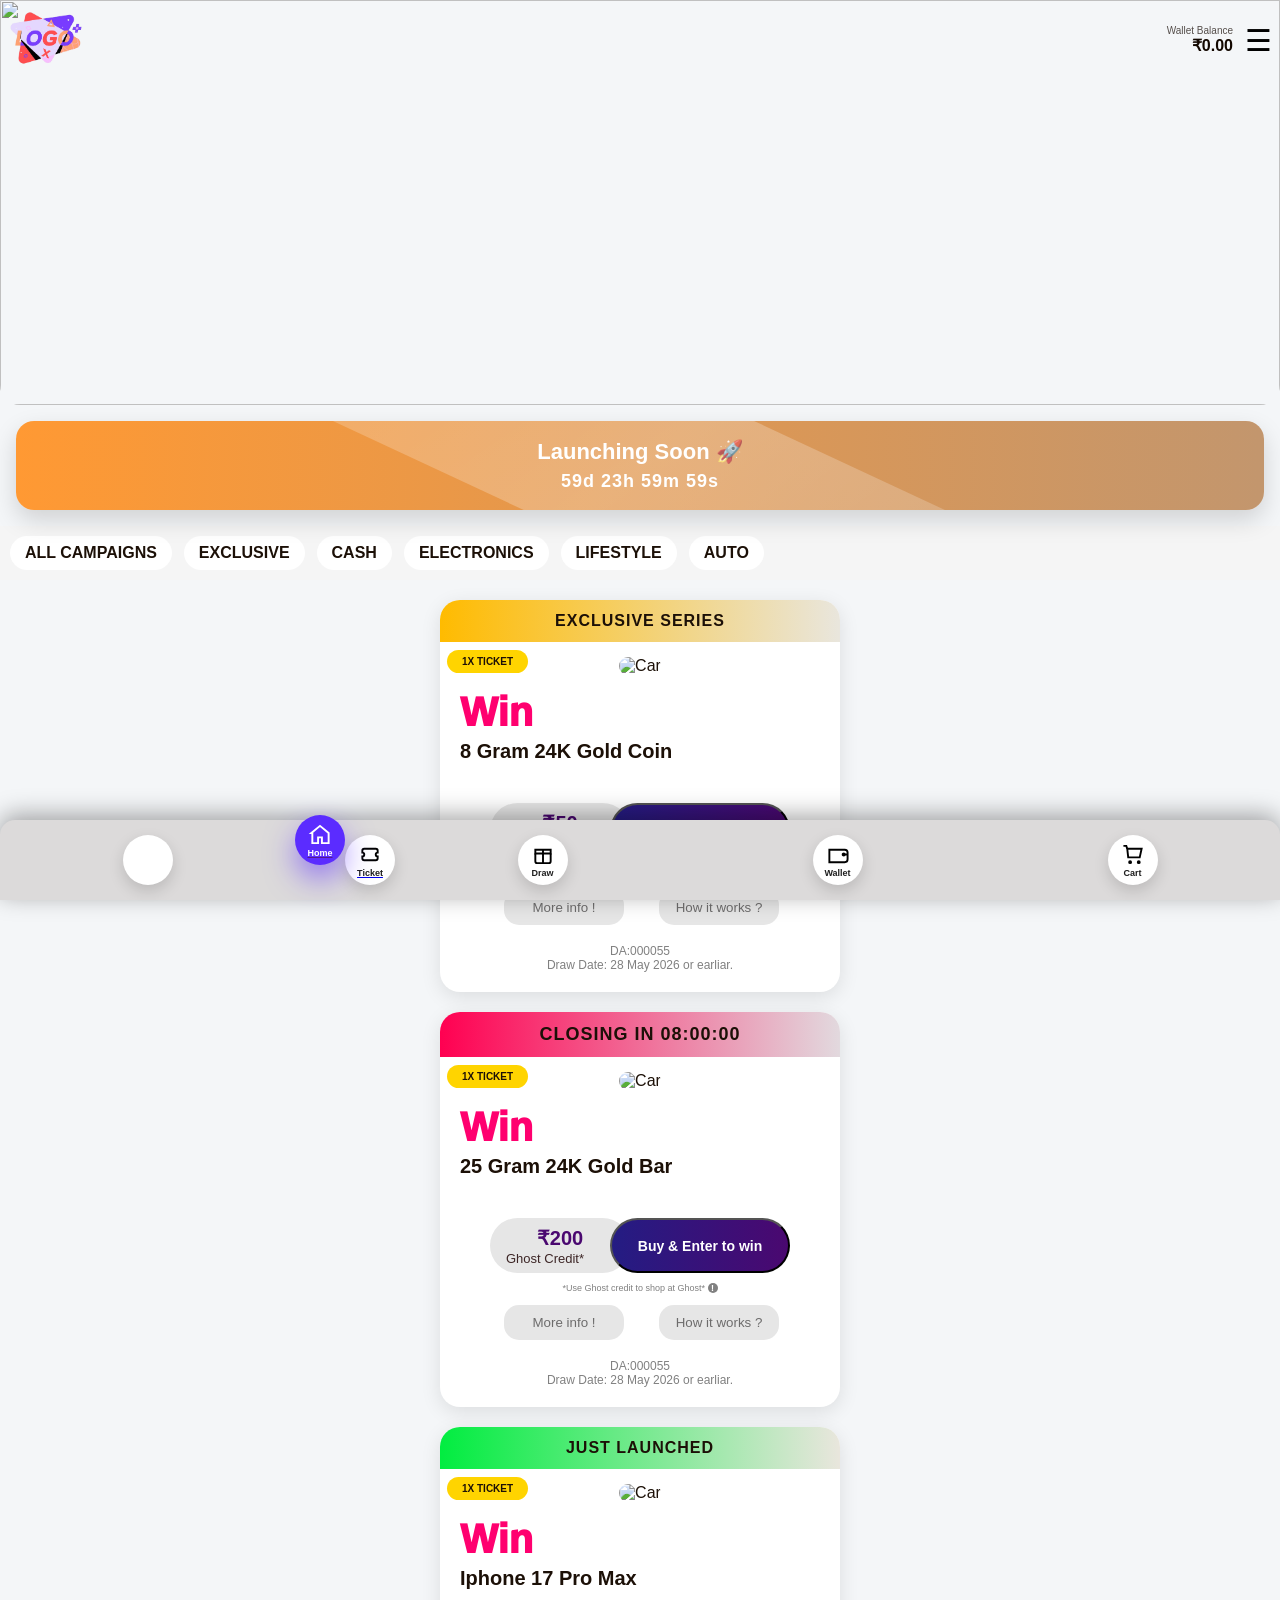
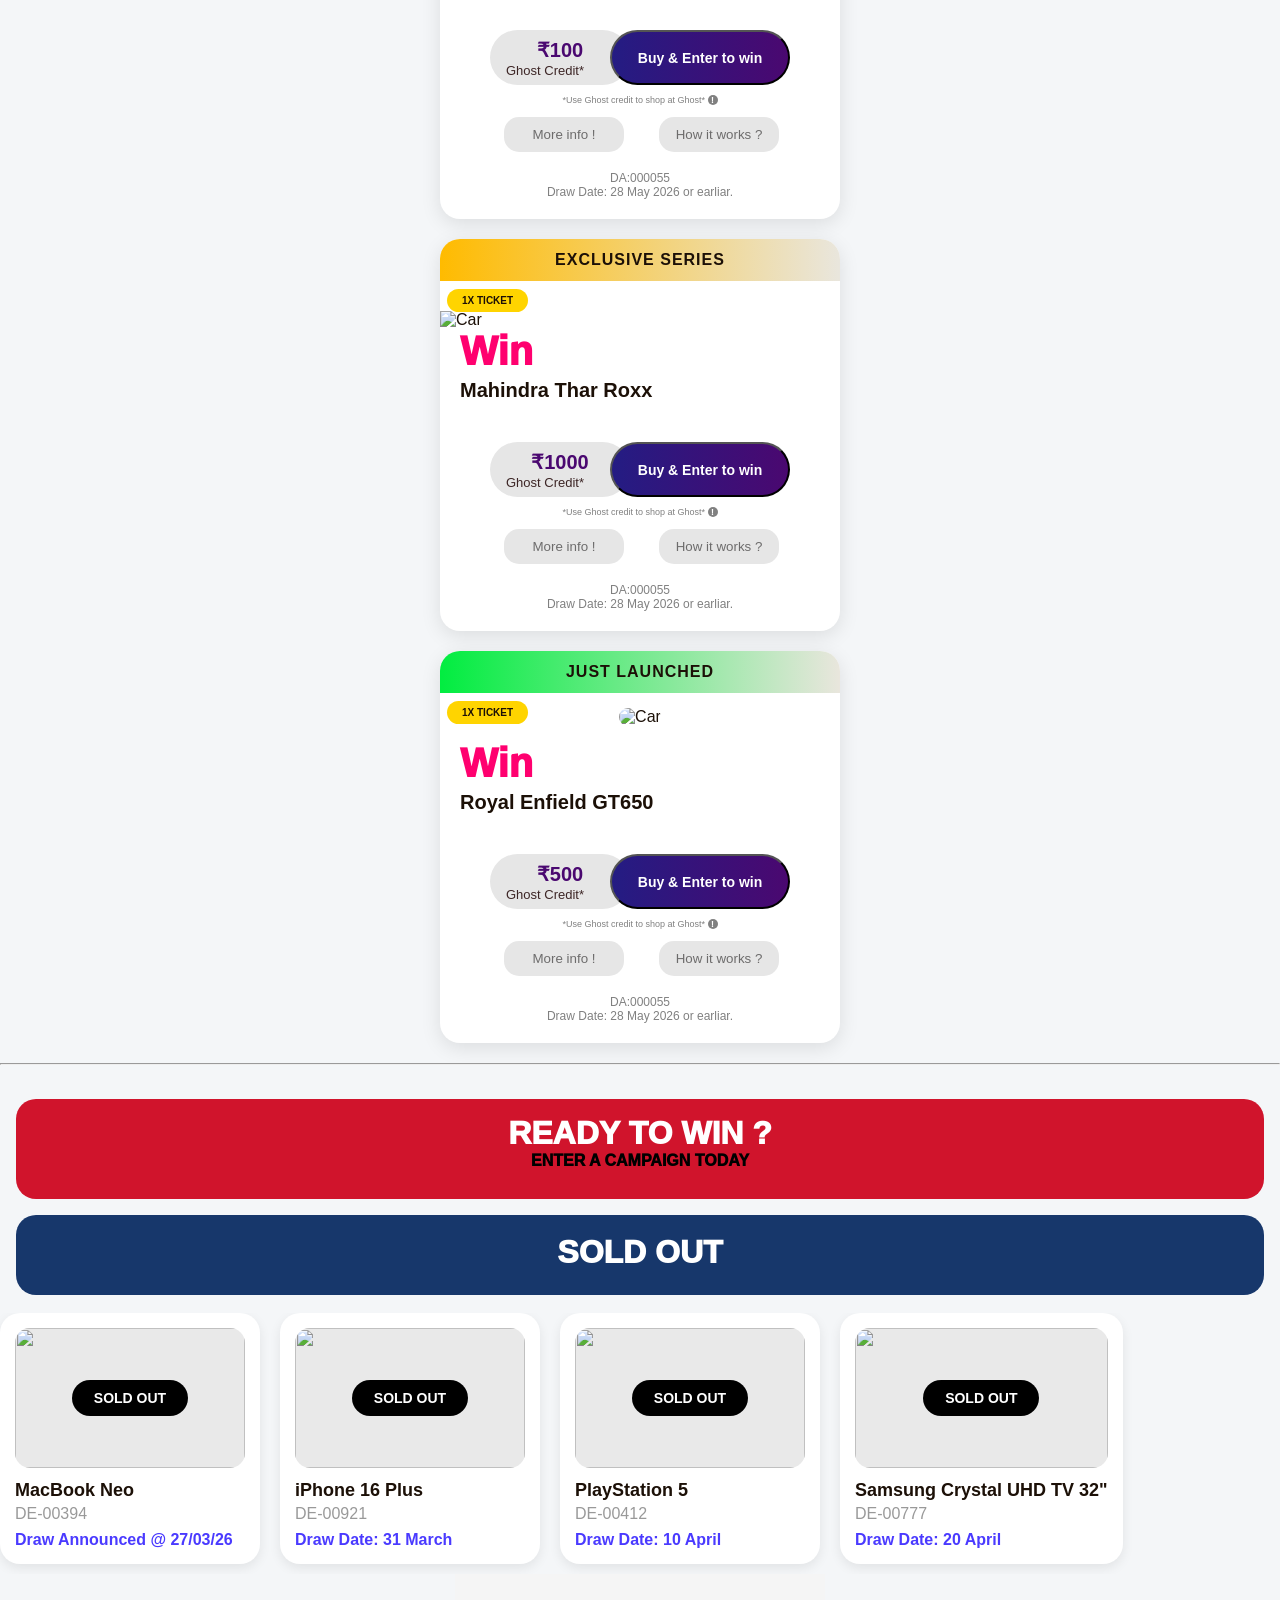
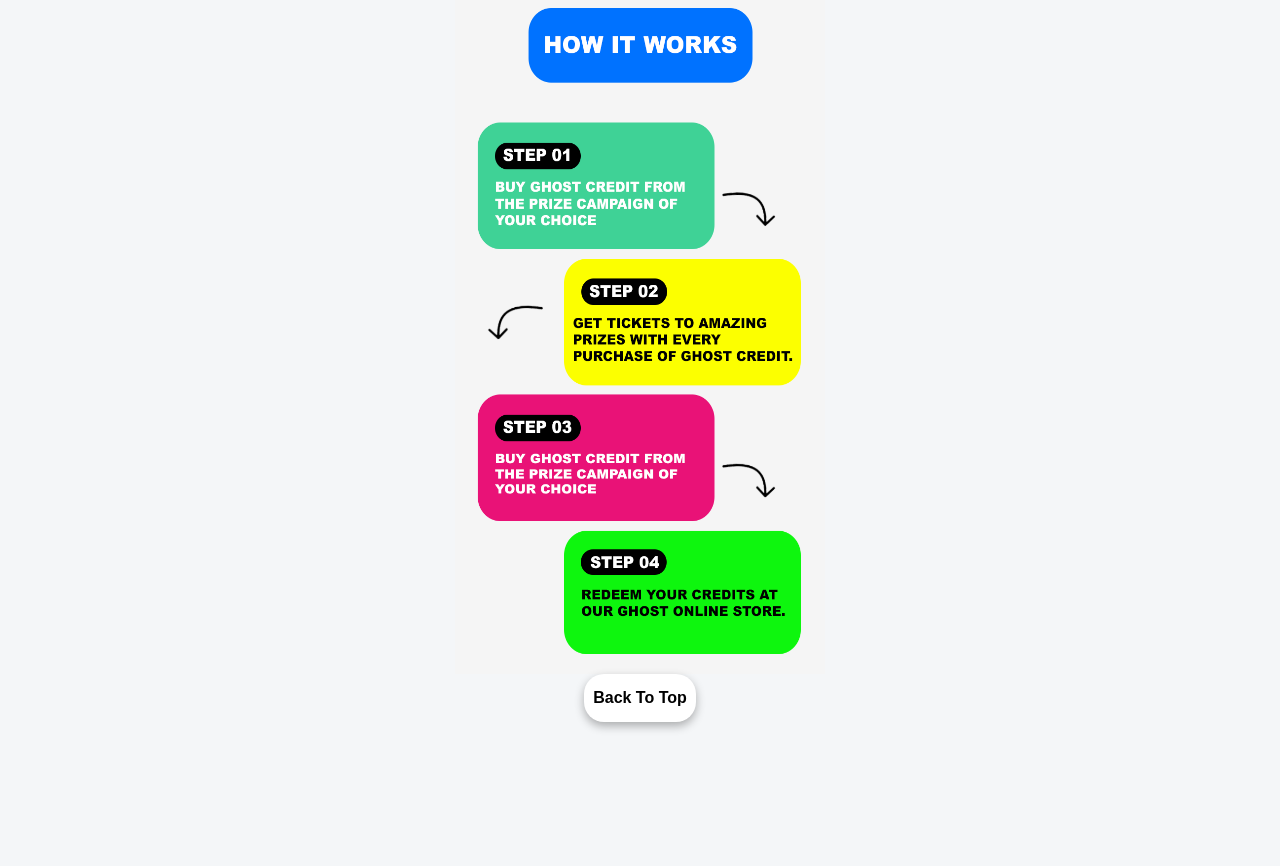
==== commit f0f5dc8f: "Update index.html" ====
--- a/index.html
+++ b/index.html
@@ -776,7 +776,7 @@
     font-size: 13px;
     color: rgb(61, 38, 38);
   ">
-    <div style="font-weight: 900; text-align: center; font-size: 20px; color: #4a0870; margin-bottom: 1px;">₹1000</div>
+    <div style="font-weight: 900; text-align: center; font-size: 20px; color: #4a0870; margin-bottom: 1px;">₹100</div>
     <div>Ghost Credit*</div>
   
   </div>
@@ -850,7 +850,7 @@
     font-size: 13px;
     color: rgb(61, 38, 38);
   ">
-    <div style="font-weight: 900; text-align: center; font-size: 20px; color: #4a0870; margin-bottom: 1px;">₹2000</div>
+    <div style="font-weight: 900; text-align: center; font-size: 20px; color: #4a0870; margin-bottom: 1px;">₹1000</div>
     <div>Ghost Credit*</div>
   
   </div>
--- a/genie.css
+++ b/genie.css
@@ -82,78 +82,6 @@
     font-weight: bold;
     margin-top: 8px;
   }
-  .btn8{
-    border-radius: 20px;
-      background-color: white;
-      height:3pc ;
-      width: 8pc;
-      font-family: 'Gill Sans', 'Gill Sans MT', Calibri, 'Trebuchet MS', sans-serif;
-      color: #000000;
-      font-size: large;
-      font-weight: bold;
-      border: none;
-      box-shadow: 5px 0 14px -1px rgba(0.5, 0.5, 0.5, 0.5);
-     
-  }
-  
-
-/* BUTTONS */
-.nav-btn11 {
-  text-align: center;
-  width: 55px;
-  height: 55px;
-  background: white;
-  border-radius: 50%;
-  overflow: hidden;
-  object-fit: cover;
-
-  /* BLUR SHADOW */
-  box-shadow: 0 4px 10px rgba(0,0,0,0.6);
-
-  display: flex;
-  justify-content: center;
-  align-items: center;
-
-  font-size: 9px;
-  text-align: center;
-  cursor: pointer;
-  transition: 0.3s;
-  border: none;
-}
-
-/* ACTIVE BUTTON */
-.nav-btn11.active {
-  transform: translateY(-12px);
-  border: 2px solid black;
-}
-
-/* TEXT */
-.nav-btn11 span {
-  pointer-events: none;
-  text-align: center;
-}
-.nav-btn11 img{
-  height: 1.8pc;
-  width: 1.8pc;
-  
-}
-.bottom-nav12 {
-  margin-left: 0%;
-  font-family: sans-serif;
-  position: fixed;
-  bottom: 0;
-  width: 100%;
-  height: 70px;
-  background: #ffffff;
-  border-top-left-radius: 20px;
-  border-top-right-radius: 20px;
-  box-shadow: 0 -3px 10px rgba(0,0,0,0.6);
-
-  display: flex;
-  justify-content: center;
-  align-items: center;
-  gap: 3%;
-}
 
   
 
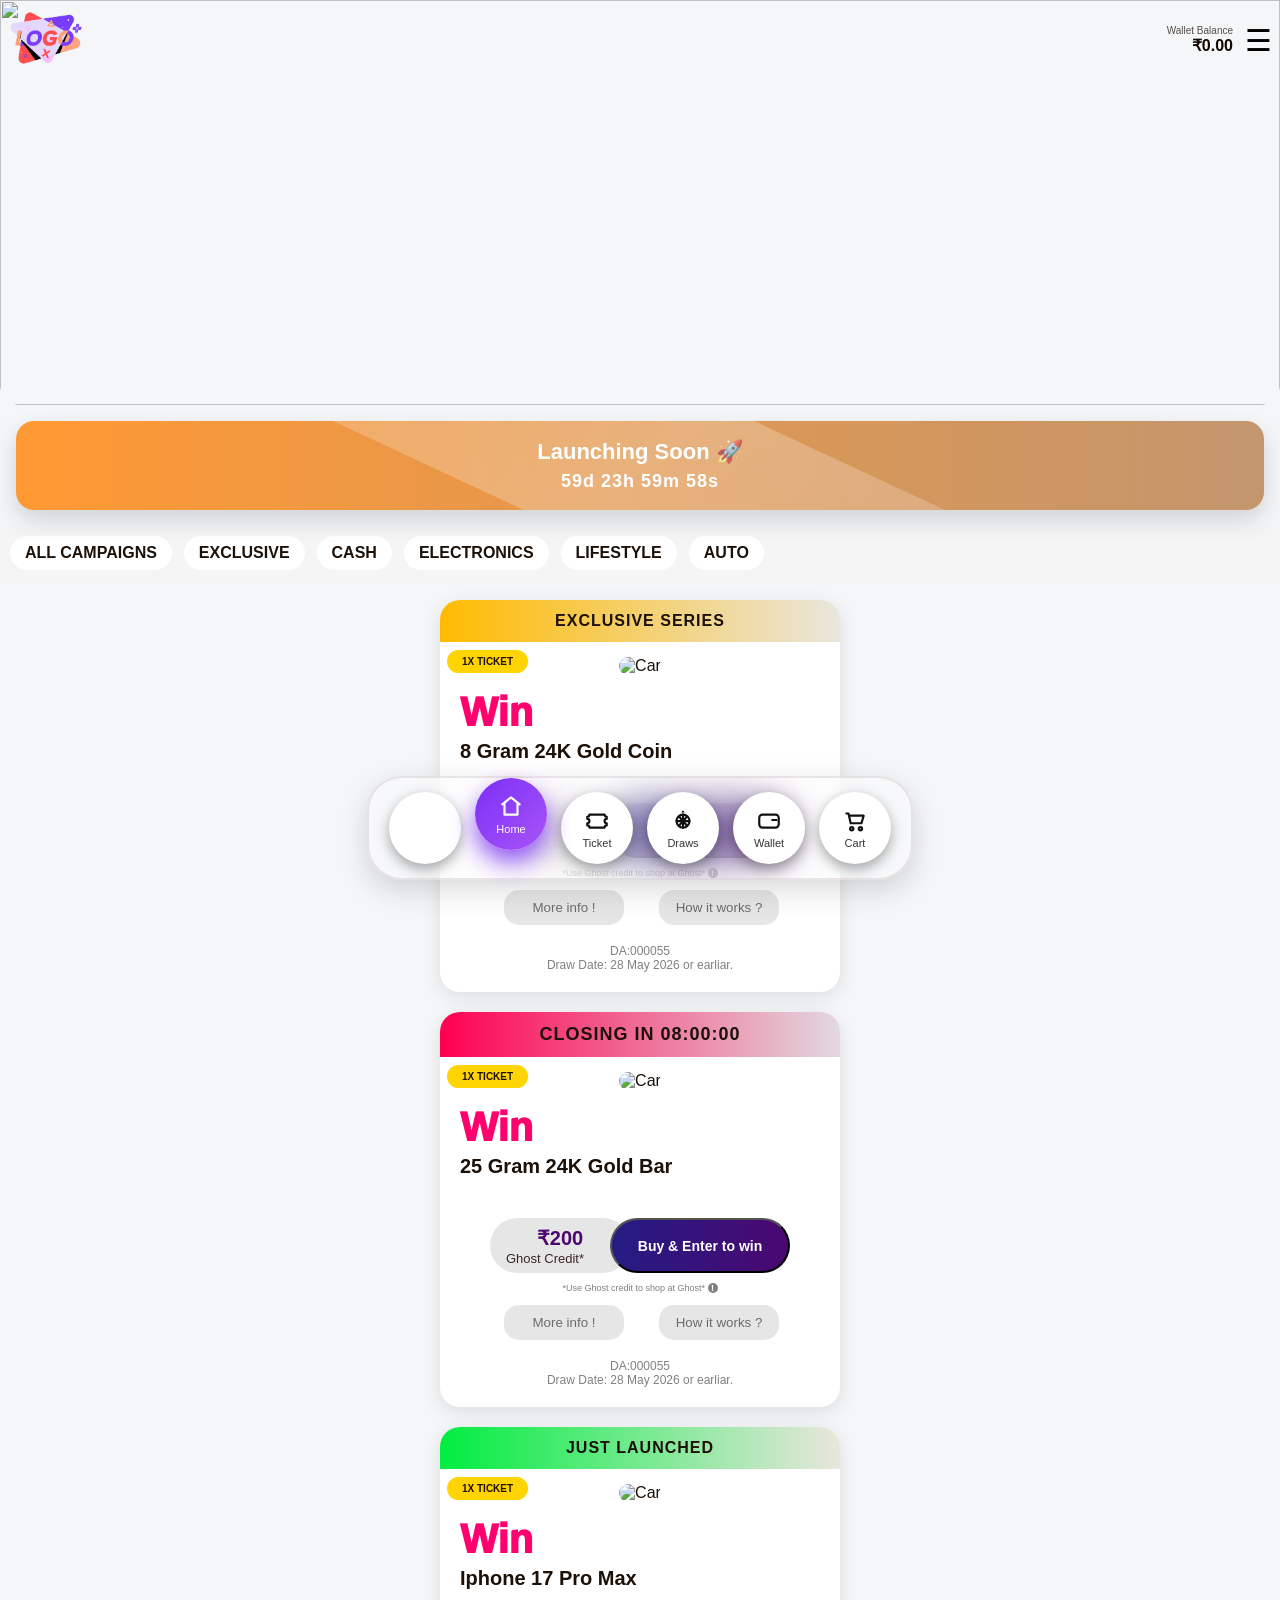
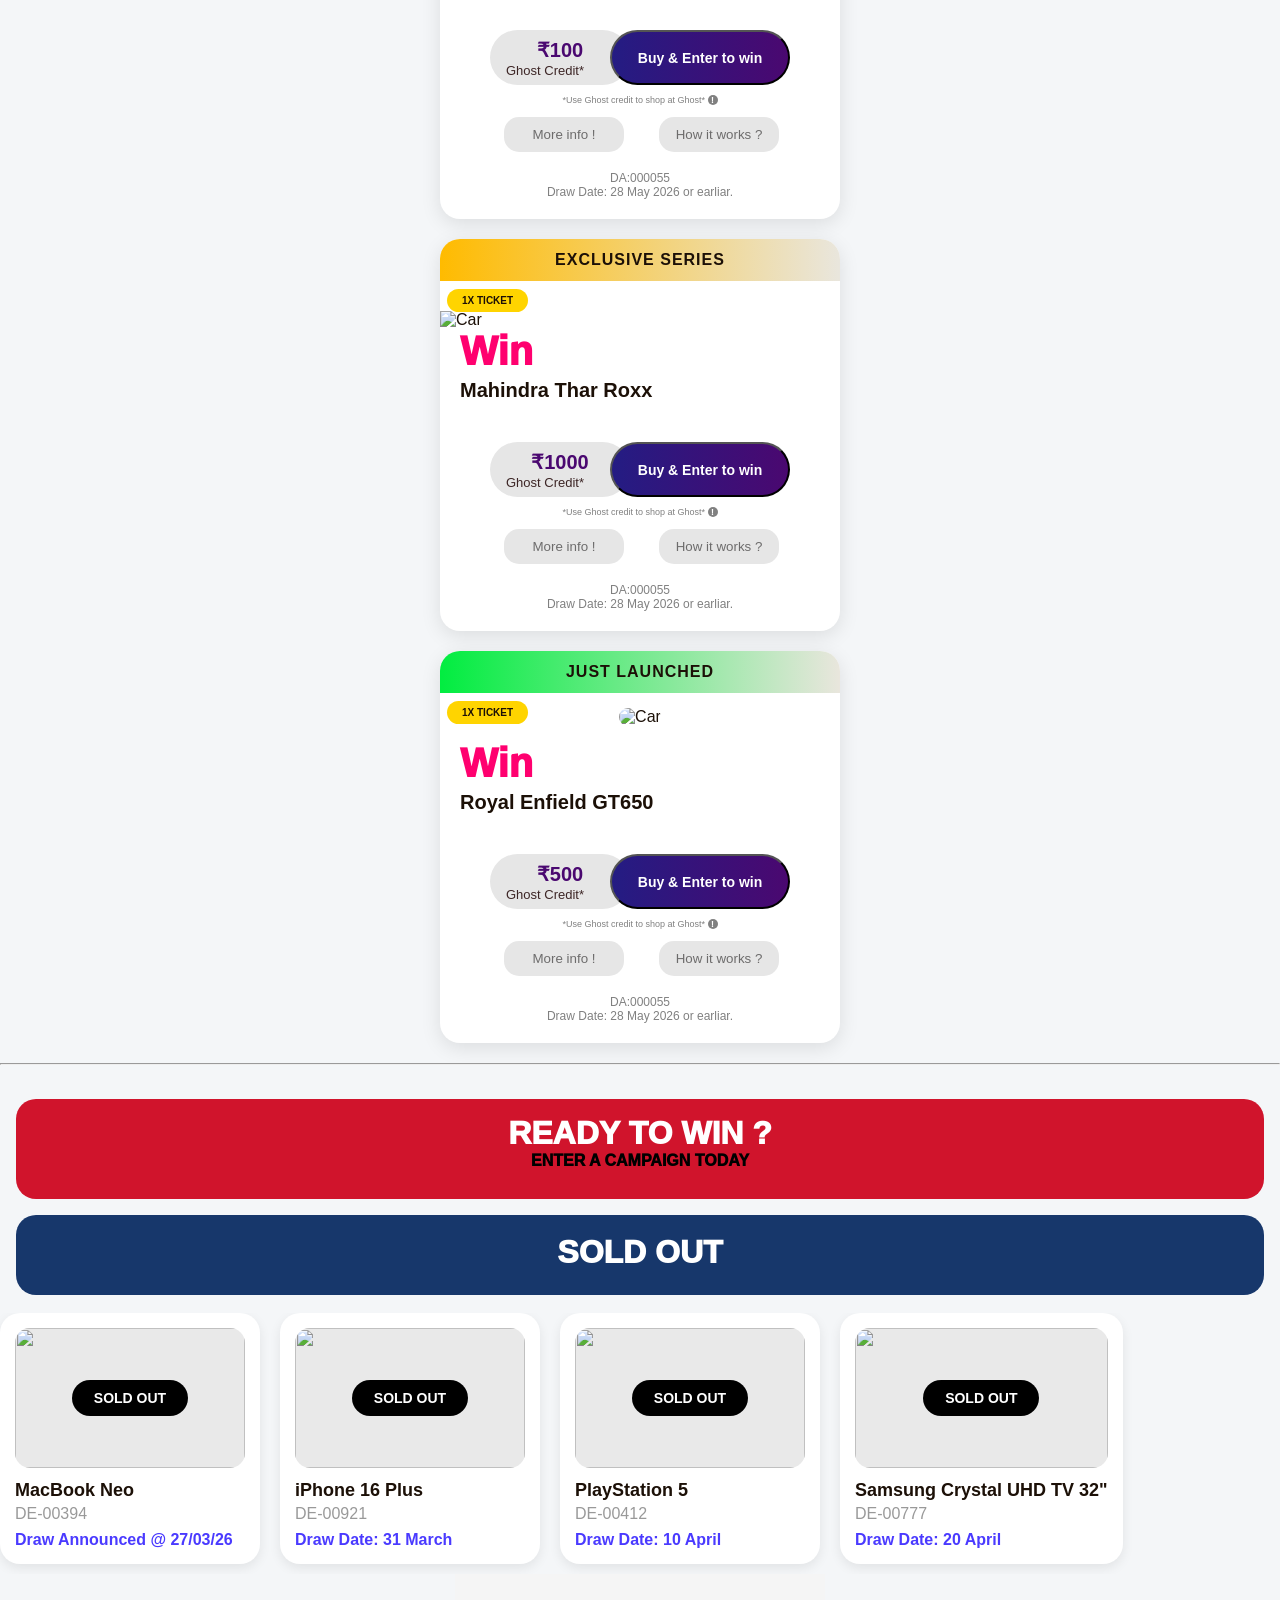
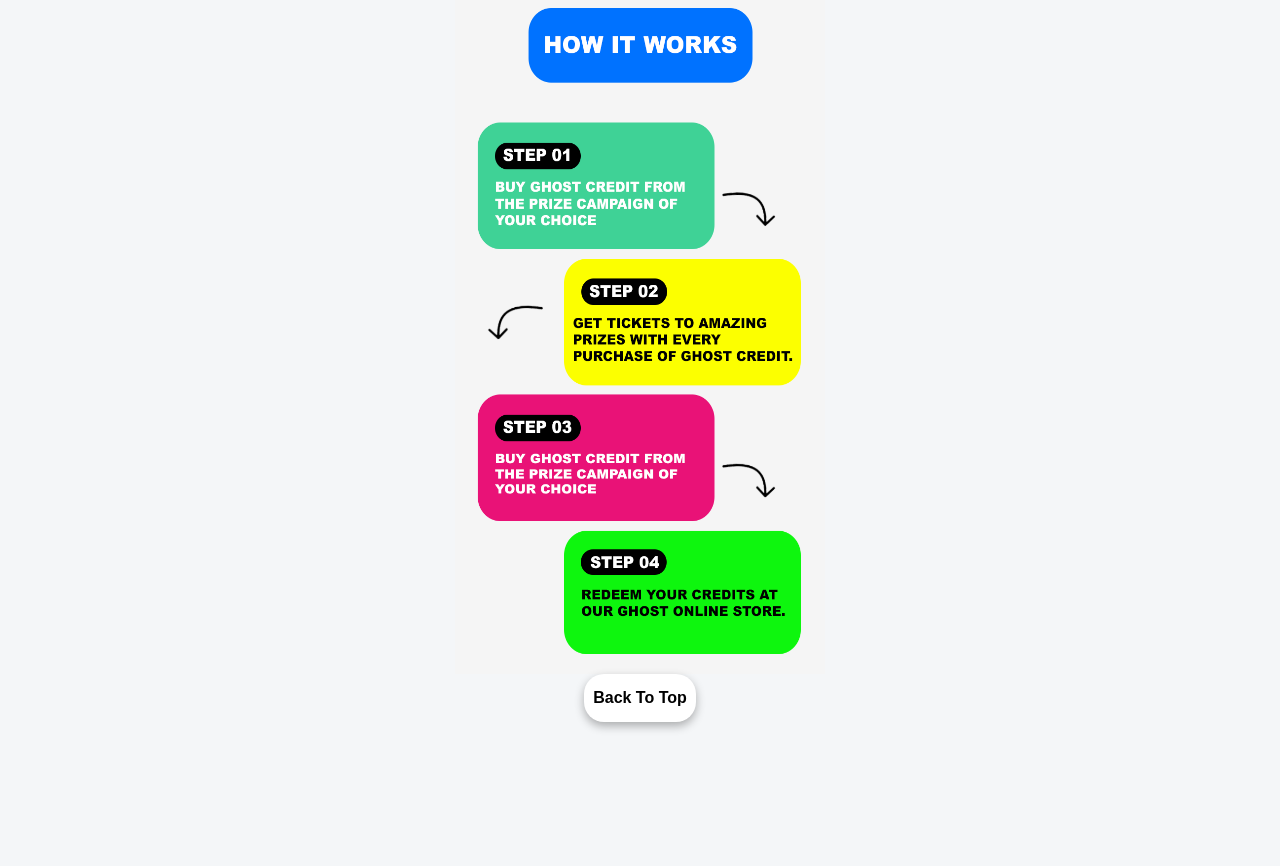
==== commit 4f72fe30: "Update index.html" ====
--- a/index.html
+++ b/index.html
@@ -1076,184 +1076,211 @@
 </script>
 
 
-<!DOCTYPE html>
-<html lang="en">
-<head>
-
-
 <style>
-
-
-/* NAV BAR */
-.bottom-nav {
-  position: fixed;
-  bottom: 0;
-  left: 0;
-  width: 100%;
-  background: #dcdada;
+ 
+
+
+  .bottom-nav {
+    position: fixed;
+    bottom: 20px;
+    width: 100%;
+    display: flex;
+    justify-content: center;
+  }
+
+ .nav-wrap {
   display: flex;
-  justify-content: space-around;
-  padding: 15px 0;
-  box-shadow: 0 -5px 25px rgba(0,0,0,0.35);
-  border-top-left-radius: 15px;
-  border-top-right-radius: 15px;;
-}
-
-/* ITEM */
-.nav-item {
-  flex: 1;
-  display: flex;
-  justify-content: center;
-  align-items: center;
-}
-
-/* BUTTON */
-.circle {
-  width: 50px;
-  height: 50px;
-  border-radius: 50%;
-  background: white;
-  border: none;
-  cursor: pointer;
-  transition: all 0.3s ease;
-  box-shadow: 0 6px 15px rgba(0,0,0,0.15);
-
-  display: flex;
-  flex-direction: column;
-  align-items: center;
-  justify-content: center;
-  gap: 2px;
-}
-
-/* ICON */
-.icon {
-  width: 24px;
-  height: 23px;
-  stroke: black;
-  fill: none;
-  stroke-width: 2;
-  transition: 0.3s;
-}
-
-/* TEXT */
-.text {
-  font-size: 9px;
-  font-weight: 600;
-  color: #1f1f1f;
-  transition: 0.3s;
-}
-
-/* ACTIVE */
-.nav-item.active .circle {
-  background: #5b2cff;
-  transform: translateY(-20px);
-  box-shadow: 0 14px 30px rgba(91,44,255,0.55);
-}
-
-/* ACTIVE ICON */
-.nav-item.active .icon {
-  stroke: white;
-}
-
-/* ACTIVE TEXT */
-.nav-item.active .text {
-  color: white;
-}
-
-/* BLANK BUTTON (important fix) */
-.blank .circle {
-  background: white;
-}
-
-/* CLICK */
-.circle:active {
-  transform: scale(0.95);
-}
+  gap: 14px;
+  padding: 14px 20px;
+  border-radius: 35px;
+
+  /* stronger glass */
+  background: rgba(255, 255, 255, 0.25);
+
+  /* thicker blur */
+  backdrop-filter: blur(20px);
+  -webkit-backdrop-filter: blur(20px);
+
+  /* stronger glass border */
+  border: 2px solid rgba(213, 206, 206, 0.5);
+
+  /* depth shadow */
+  box-shadow: 0 10px 30px rgba(0,0,0,0.15);
+}
+ 
+
+  /* BUTTON */
+  .nav-btn {
+    width: 72px;
+    height: 72px;
+    border-radius: 50%;
+    background: #fff;
+    border: none;
+    display: flex;
+    flex-direction: column;
+    justify-content: center;
+    align-items: center;
+    cursor: pointer;
+    transition: 0.25s;
+
+    box-shadow: 0 5px 14px rgba(0,0,0,0.35);
+  }
+
+  /* ICON */
+  .nav-btn svg {
+    width: 26px;
+    height: 26px;
+    stroke: #111;
+    fill: none;
+    stroke-width: 2;
+    stroke-linecap: round;
+    stroke-linejoin: round;
+    margin-bottom: 4px;
+    transition: 0.25s;
+  }
+
+  /* TEXT */
+  .nav-btn span {
+    font-size: 11px;
+    font-weight: 500;
+    color: #333;
+  }
+
+  /* ACTIVE */
+  .nav-btn.active {
+    background: linear-gradient(135deg, #7b2ff7, #a855f7);
+    transform: translateY(-14px);
+    box-shadow: 0 12px 24px rgba(123, 47, 247, 0.8);
+  }
+
+  .nav-btn.active svg {
+    stroke: #fff;
+  }
+
+  .nav-btn.active span {
+    color: #fff;
+  }
+
+  /* wheel spin */
+  .nav-btn.active .wheel {
+    animation: spin 0.6s ease;
+  }
+
+  @keyframes spin {
+    from { transform: rotate(0deg); }
+    to { transform: rotate(180deg); }
+  }
+
+  /* 📱 MOBILE */
+  @media (max-width: 480px) {
+    .nav-btn {
+      width: 51px;
+      height: 53px;
+    }
+
+    .nav-btn svg {
+      width: 24px;
+      height: 24px;
+    }
+
+    .nav-btn span {
+      font-size: 10px;
+    }
+
+    .nav-wrap {
+      gap: 3px;
+      padding: 12px 14px;
+    }
+  }
+
 </style>
 </head>
 
 <body>
 
 <div class="bottom-nav">
-
-  <!-- ✅ BLANK BUTTON (NEW) -->
-  <div class="nav-item blank">
-    <button class="circle"></button>
+  <div class="nav-wrap">
+
+    <!-- 1 BLANK -->
+    <button class="nav-btn" onclick="setActive(this)"></button>
+
+    <!-- HOME -->
+   <a style="text-decoration: none;" href="index.html"> <button class="nav-btn active" onclick="setActive(this)">
+      <svg viewBox="0 0 24 24">
+        <path d="M4 10.5L12 4l8 6.5"></path>
+        <path d="M6 10v10h12V10"></path>
+      </svg>
+      <span>Home</span>
+    </button></a>
+
+    <!-- TICKET -->
+    <a style="text-decoration: none;" href="ticket.html"><button class="nav-btn" onclick="setActive(this)">
+      <svg viewBox="0 0 24 24">
+        <path d="M3 9a2 2 0 0 0 2-2h14a2 2 0 0 0 2 2v2a2 2 0 0 0 0 4v2a2 2 0 0 0-2 2H5a2 2 0 0 0-2-2v-2a2 2 0 0 0 0-4V9z"></path>
+      </svg>
+      <span>Ticket</span>
+    </button></a>
+
+    <!-- DRAW -->
+    <a style="text-decoration: none;" href="draw.html"><button class="nav-btn" onclick="setActive(this)">
+      <svg class="wheel" viewBox="0 0 24 24">
+        <circle cx="12" cy="13" r="6"></circle>
+        <path d="M12 7v12"></path>
+        <path d="M6 13h12"></path>
+        <path d="M8.5 9l7 8"></path>
+        <path d="M15.5 9l-7 8"></path>
+        <circle cx="12" cy="13" r="1"></circle>
+        <path d="M12 3l1.5 2h-3z" fill="currentColor" stroke="none"></path>
+      </svg>
+      <span>Draws</span>
+    </button></a>
+
+    <!-- WALLET -->
+    <a style="text-decoration: none;" href="wallet.html"><button class="nav-btn" onclick="setActive(this)">
+      <svg viewBox="0 0 24 24">
+        <rect x="3" y="7" width="18" height="12" rx="3"></rect>
+        <path d="M15 12h4"></path>
+      </svg>
+      <span>Wallet</span>
+    </button></a>
+
+    <!-- CART -->
+    <a style="text-decoration: none;" href="cart.html"><button class="nav-btn" onclick="setActive(this)">
+      <svg viewBox="0 0 24 24">
+        <circle cx="9" cy="20" r="1.5"></circle>
+        <circle cx="17" cy="20" r="1.5"></circle>
+        <path d="M4 6h2l2 9h10l2-7H7"></path>
+      </svg>
+      <span>Cart</span>
+    </button></a>
+
   </div>
-
-  <!-- HOME -->
-  <a href=""><div class="nav-item active">
-    <button class="circle">
-      <svg viewBox="0 0 24 24" class="icon">
-        <path d="M3 10.5L12 3l9 7.5V21H14v-6H10v6H4V10.5z"/>
-      </svg>
-      <div class="text">Home</div>
-    </button>
-  </div></a>
-
-  <!-- TICKET -->
-  <a href="ticket.html"><div class="nav-item">
-    <button class="circle">
-      <svg viewBox="0 0 24 24" class="icon">
-        <path d="M4 8a2 2 0 0 1 2-2h12a2 2 0 0 1 2 2v2a2 2 0 0 0 0 4v2a2 2 0 0 1-2 2H6a2 2 0 0 1-2-2v-2a2 2 0 0 0 0-4V8z"/>
-      </svg>
-      <div class="text">Ticket</div>
-    </button>
-  </div></a>
-
-  <!-- DRAW -->
-  <div class="nav-item">
-    <button class="circle">
-      <svg viewBox="0 0 24 24" class="icon">
-        <path d="M20 7H4v4h16V7z"/>
-        <path d="M4 11v8a2 2 0 0 0 2 2h12a2 2 0 0 0 2-2v-8"/>
-        <path d="M12 7v14"/>
-      </svg>
-      <div class="text">Draw</div>
-    </button>
-  </div>
-
-  <!-- WALLET -->
-  <div class="nav-item">
-    <button class="circle">
-      <svg viewBox="0 0 24 24" class="icon">
-        <path d="M3 7h16a3 3 0 0 1 3 3v7a3 3 0 0 1-3 3H3V7z"/>
-        <path d="M16 12h6"/>
-        <circle cx="18" cy="12" r="1"/>
-      </svg>
-      <div class="text">Wallet</div>
-    </button>
-  </div>
-
-  <!-- CART -->
-  <div class="nav-item">
-    <button class="circle">
-      <svg viewBox="0 0 24 24" class="icon">
-        <path d="M6 6h15l-2 9H7L6 6z"/>
-        <path d="M6 6L5 3H2"/>
-        <circle cx="9" cy="20" r="1"/>
-        <circle cx="18" cy="20" r="1"/>
-      </svg>
-      <div class="text">Cart</div>
-    </button>
-  </div>
-
 </div>
 
 <script>
-const items = document.querySelectorAll(".nav-item");
-
-items.forEach(item => {
-  item.addEventListener("click", () => {
-    items.forEach(i => i.classList.remove("active"));
-    item.classList.add("active");
+ const path = window.location.pathname.split("/").pop();
+
+  const navButtons = document.querySelectorAll(".nav-btn");
+
+  navButtons.forEach(btn => {
+    const link = btn.closest("a");
+
+    if (!link) return;
+
+    const href = link.getAttribute("href");
+
+    if (href === path) {
+      btn.classList.add("active");
+    } else {
+      btn.classList.remove("active");
+    }
   });
-});
 </script>
 
 </body>
 </html>
 
-
 </body>
 </html>
+
+
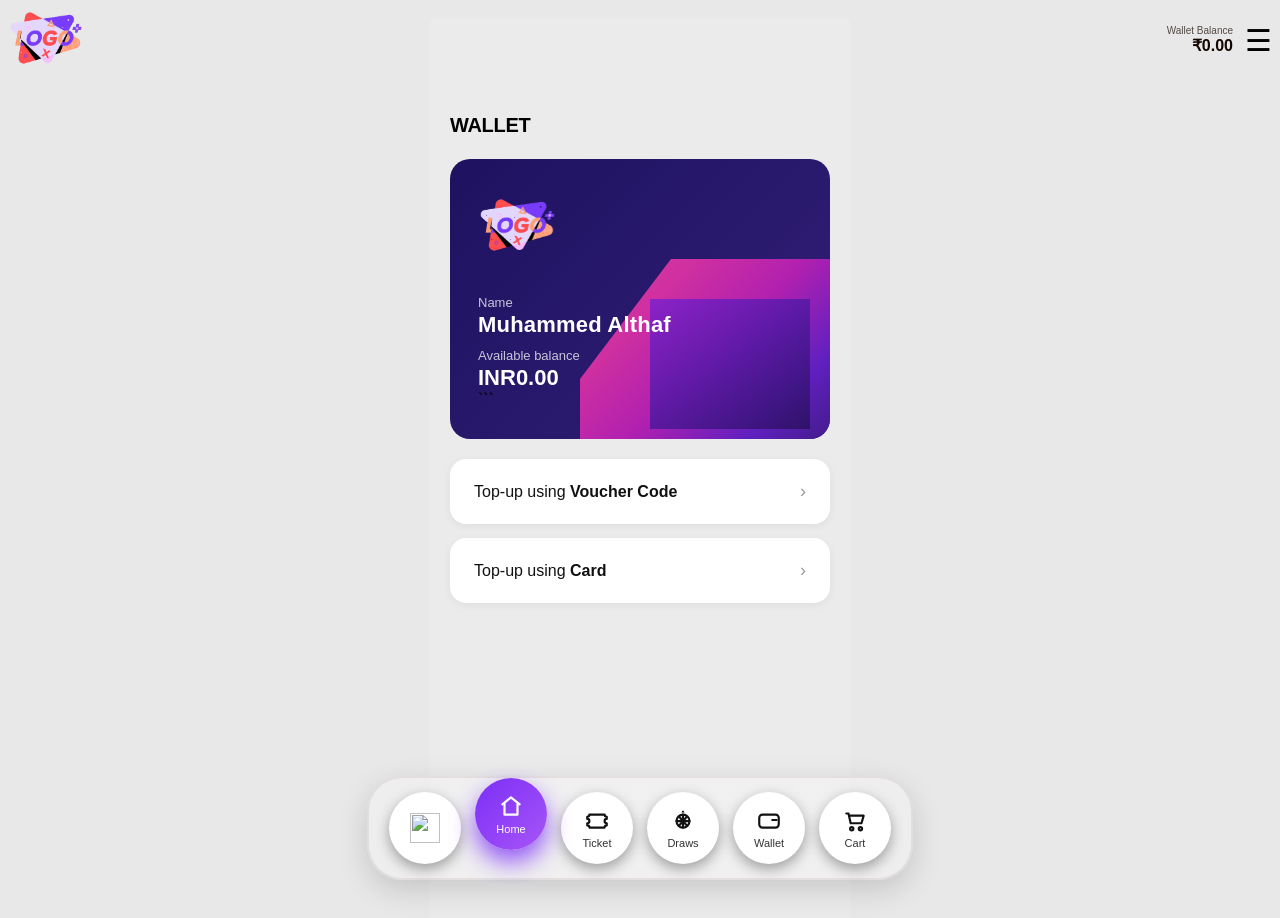
==== commit b849b0d6: "Update index.html" ====
--- a/index.html
+++ b/index.html
@@ -1,52 +1,331 @@
-<!DOCTYPE html>
+<body>
+    <!DOCTYPE html>
+
 <html lang="en">
 <head>
-
-    <link rel="icon" type="image/jpg" href="Screenshot 2026-03-11 214532.png">
 <meta charset="UTF-8">
-<link rel="stylesheet" href="genie.css">
-<meta name="viewport" content="width=device-width, initial-scale=1.0">
-<title>Genie -Dream big win Big-</title>
-<link rel="preconnect" href="https://fonts.googleapis.com">
-<link href="https://fonts.googleapis.com/css2?family=Baloo+2:wght@400;500;600;700;800&family=Noto+Sans:wght@300;400;500;600&family=Noto+Serif+Devanagari:wght@400;700&display=swap" rel="stylesheet">
+<meta name="viewport" content="width=device-width, initial-scale=1.0, maximum-scale=1.0">
+<title>Wallet-Tixmo</title>
 <style>
-*, *::before, *::after { box-sizing: border-box; margin: 0; padding: 0; }
-:root {
-  
-  --saffron: #4a0870;
-  --gold: #ffbb00;
-  --rrss:#ff0051;
-  --gren: #01ed40;
-
-  --saffron2: #FF8C00;
-  --white: #FFFFFF;
-  --offwhite: #FFF9F4;
-  --ink: #1C1007;
-  --ink2: #3A2210;
-  --god: #C8860A;
-  --gold-lt: #F5C842;
-  --green: #07863A;
-  --red: #D0142C;
-  --grey: #F5EDE4;
-  --grey2: #E8D8C8;
-  --muted: #8A6A50;
-  --card-shadow: 0 2px 24px rgba(255,102,16,0.10);
-}
-html { scroll-behavior: smooth; }
-body { font-family: 'Noto Sans', sans-serif; background: var(--offwhite); color: var(--ink); }
-
-
-
+  * { margin: 0; padding: 0; box-sizing: border-box; }
+
+body {
+background: #e8e8e8;
+font-family: -apple-system, BlinkMacSystemFont, ‘SF Pro Display’, ‘Helvetica Neue’, sans-serif;
+min-height: 100vh;
+}
+
+.screen {
+max-width: 420px;
+margin: 0 auto;
+background: #ebebeb;
+min-height: 100vh;
+padding: 60px 20px 40px;
+}
+
+.title {
+font-size: 20px;
+font-weight: 800;
+color: #000;
+letter-spacing: -0.3px;
+margin-bottom: 22px;
+animation: fadeSlideDown 0.5s ease both;
+}
+
+/* ── Card entry animation ── */
+@keyframes cardEntry {
+0%   { opacity: 0; transform: translateY(40px) scale(0.94); }
+100% { opacity: 1; transform: translateY(0)   scale(1);    }
+}
+@keyframes fadeSlideDown {
+0%   { opacity: 0; transform: translateY(-16px); }
+100% { opacity: 1; transform: translateY(0); }
+}
+@keyframes fadeSlideUp {
+0%   { opacity: 0; transform: translateY(20px); }
+100% { opacity: 1; transform: translateY(0); }
+}
+
+/* ── Shimmer sweep ── */
+@keyframes shimmer {
+0%   { transform: translateX(-100%) skewX(-15deg); }
+100% { transform: translateX(300%)  skewX(-15deg); }
+}
+
+/* ── Blob morph ── */
+@keyframes blobMorph {
+0%,100% { border-radius: 60% 40% 50% 60% / 50% 60% 40% 50%; }
+33%      { border-radius: 45% 55% 65% 35% / 55% 45% 65% 35%; }
+66%      { border-radius: 70% 30% 40% 60% / 40% 70% 30% 60%; }
+}
+@keyframes blobMorph2 {
+0%,100% { border-radius: 40% 60% 55% 45% / 60% 45% 55% 40%; }
+33%      { border-radius: 55% 45% 40% 60% / 45% 55% 60% 40%; }
+66%      { border-radius: 30% 70% 60% 40% / 70% 30% 40% 60%; }
+}
+
+/* ── Gradient shift on card bg ── */
+@keyframes gradShift {
+0%,100% { background-position: 0% 50%;   }
+50%      { background-position: 100% 50%; }
+}
+
+/* ── Floating glow ── */
+@keyframes floatGlow {
+0%,100% { box-shadow: 0 12px 40px rgba(80,20,180,0.35), 0 4px 12px rgba(0,0,0,0.2); transform: translateY(0); }
+50%      { box-shadow: 0 22px 55px rgba(80,20,180,0.50), 0 8px 20px rgba(0,0,0,0.25); transform: translateY(-5px); }
+}
+
+/* ── Pulse ring on logo ── */
+@keyframes pulseRing {
+0%   { transform: scale(1);   opacity: 0.6; }
+70%  { transform: scale(1.6); opacity: 0;   }
+100% { transform: scale(1.6); opacity: 0;   }
+}
+
+/* ── Balance count up ── */
+@keyframes countUp {
+0%   { opacity: 0; transform: translateY(8px); }
+100% { opacity: 1; transform: translateY(0); }
+}
+
+/* ── Wallet Card ── */
+.wallet-card {
+border-radius: 20px;
+overflow: hidden;
+background: linear-gradient(135deg, #1e1260, #2a1a6e, #3b2080, #4a1e98, #2e1472, #1e1260);
+background-size: 300% 300%;
+padding: 28px 28px 30px;
+position: relative;
+margin-bottom: 20px;
+min-height: 100px;
+cursor: pointer;
+
+animation:
+  cardEntry  0.7s cubic-bezier(0.22,1,0.36,1) 0.1s both,
+  floatGlow  4s ease-in-out 1s infinite,
+
+
+}
+
+/* Shimmer layer */
+.wallet-card .shimmer {
+position: absolute;
+inset: 0;
+z-index: 3;
+pointer-events: none;
+overflow: hidden;
+border-radius: 20px;
+}
+.wallet-card .shimmer::after {
+content: ‘’;
+position: absolute;
+top: -50%;
+left: 0;
+width: 40%;
+height: 200%;
+background: linear-gradient(90deg, transparent, rgba(255,255,255,0.13), transparent);
+animation: shimmer 3.5s ease-in-out 1.2s infinite;
+}
+
+/* Blob 1 */
+.wallet-card .blob1 {
+position: absolute;
+right: -10px;
+bottom: -20px;
+width: 260px;
+height: 200px;
+background: linear-gradient(135deg, #e040a0, #d030a0, #b020b0, #6020c0, #3a1a7a);
+clip-path: polygon(35% 0%, 100% 0%, 100% 100%, 0% 100%, 0% 60%);
+animation: blobMorph 7s ease-in-out infinite;
+}
+
+/* Blob 2 (dark overlay) */
+.wallet-card .blob2 {
+position: absolute;
+right: 20px;
+bottom: 10px;
+width: 160px;
+height: 130px;
+background: linear-gradient(145deg, #8020d0, #5018a0, #2a1060);
+opacity: 0.85;
+animation: blobMorph2 5s ease-in-out 1s infinite;
+}
+
+/* Logo area */
+.logo-area {
+display: flex;
+align-items: center;
+gap: px;
+margin-bottom: 28px;
+position: relative;
+z-index: 4;
+animation: fadeSlideDown 0.6s ease 0.5s both;
+}
+
+
+
+
+/* Pulse ring behind logo */
+.logo-icon::before {
+content: ‘’;
+position: absolute;
+inset: -4px;
+border-radius: 50%;
+border: 2px solid rgba(224,64,160,0.6);
+animation: pulseRing 2.5s ease-out 2s infinite;
+}
+
+.logo-text { display: flex; flex-direction: column; line-height: 1; }
+.logo-dream { font-size: 18px; font-weight: 800; color: #e8408a; letter-spacing: 1px; text-transform: uppercase; }
+.logo-dubai { font-size: 18px; font-weight: 800; color: #f5a623; letter-spacing: 1px; text-transform: uppercase; }
+.logo-registered { font-size: 9px; color: #f5a623; vertical-align: super; line-height: 1; }
+
+.card-details {
+position: relative;
+z-index: 4;
+animation: fadeSlideUp 0.6s ease 0.7s both;
+}
+
+.card-label  { font-size: 13px; color: rgba(255,255,255,0.75); font-weight: 400; margin-bottom: 2px; }
+.card-name   { font-size: 22px; font-weight: 700; color: #fff; margin-bottom: 10px; letter-spacing: 0.2px; }
+.balance-label { font-size: 13px; color: rgba(255,255,255,0.75); font-weight: 400; margin-bottom: 2px; }
+.balance-amount {
+font-size: 22px; font-weight: 700; color: #fff;
+animation: countUp 0.5s ease 1s both;
+}
+
+/* Tilt on hover (desktop) */
+.wallet-card:hover {
+animation:
+gradShift 6s ease infinite,
+floatGlow 4s ease-in-out infinite;
+}
+
+/* ── Action buttons ── */
+.action-btn {
+background: #fff;
+border-radius: 16px;
+padding: 22px 24px;
+display: flex;
+align-items: center;
+justify-content: space-between;
+margin-bottom: 14px;
+cursor: pointer;
+box-shadow: 0 2px 8px rgba(0,0,0,0.06);
+border: none;
+width: 100%;
+text-align: left;
+transition: transform 0.18s ease, box-shadow 0.18s ease;
+}
+.action-btn:nth-child(1) { animation: fadeSlideUp 0.5s ease 0.9s both; }
+.action-btn:nth-child(2) { animation: fadeSlideUp 0.5s ease 1.05s both; }
+.action-btn:active { transform: scale(0.97); box-shadow: 0 1px 4px rgba(0,0,0,0.08); }
+
+.btn-text { font-size: 16px; color: #111; font-weight: 400; }
+.btn-text strong { font-weight: 700; }
+.chevron {
+color: #999; font-size: 18px; font-weight: 300;
+transition: transform 0.2s ease;
+}
+.action-btn:hover .chevron { transform: translateX(4px); color: #555; }
 </style>
+
 </head>
 <body>
-
-<!-- HEADER -->
- <style>
+    <br>
+<div class="screen"><br><br>
+  <div class="title">WALLET</div>
+
+  <!-- Wallet Card -->
+
+  <div class="wallet-card" id="card">
+    <div class="shimmer"></div>
+    <div class="blob1"></div>
+    <div class="blob2"></div>
+
+
+<div class="logo-area">
+  <div class="logo-icon">
+    <svg viewBox="0 0 40 40" fill="none" xmlns="http://www.w3.org/2000/svg">
+      <defs>
+        <linearGradient id="logoGrad" x1="0" y1="0" x2="1" y2="1">
+          <stop offset="0%" stop-color="#e0308a"/>
+          <stop offset="100%" stop-color="#f06030"/>
+        </linearGradient>
+      </defs>
+      <path d="M6 3 C6 3 6 37 6 37 C6 37 26 28 34 20 C26 12 6 3 6 3Z" fill="url(#logoGrad)"/>
+    </svg>
+  </div>
+  <div class="logo-text">
+   <img style="height: 80px;" src="IMG_2273-removebg-preview.png" alt="">
+  </div>
+</div>
+
+<div class="card-details">
+  <div class="card-label">Name</div>
+  <div class="card-name">Muhammed Althaf</div>
+  <div class="balance-label">Available balance</div>
+  <div class="balance-amount">INR0.00</div>
+</div>
+```
+
+  </div>
+
+  <!-- Top-up buttons -->
+
+  <button class="action-btn">
+    <span class="btn-text">Top-up using <strong>Voucher Code</strong></span>
+    <span class="chevron">›</span>
+  </button>
+
+  <button class="action-btn">
+    <span class="btn-text">Top-up using <strong>Card</strong></span>
+    <span class="chevron">›</span>
+  </button>
+</div>
+
+<script>
+  // 3D tilt on pointer move
+  const card = document.getElementById('card');
+  card.addEventListener('pointermove', (e) => {
+    const rect = card.getBoundingClientRect();
+    const cx = rect.left + rect.width / 2;
+    const cy = rect.top + rect.height / 2;
+    const dx = (e.clientX - cx) / (rect.width / 2);
+    const dy = (e.clientY - cy) / (rect.height / 2);
+    card.style.transform = `perspective(700px) rotateY(${dx * 8}deg) rotateX(${-dy * 6}deg) scale(1.02)`;
+  });
+  card.addEventListener('pointerleave', () => {
+    card.style.transform = '';
+  });
+</script>
+<header class="header transparent" id="header">
+  <div class="logo"><img style="display: flex;
+         width: 80px;
+  height: 80px;" src="IMG_2273-removebg-preview.png" alt=""></div>
+
+  <div style="gap:12px" class="right">
+   <div style="display:flex; flex-direction:column; align-items:flex-end; line-height:1;">
+      <span style="font-size:10px; opacity:0.7; margin-bottom:2px;">
+        Wallet Balance
+      </span>
+      <span style="font-size:16px;  font-weight:bold;">
+        ₹0.00
+      </span>
+    </div>
+
+    <button class="menu-btn">☰</button>
+  </div>
+</header>
+
+
+<style>
+
 body {
   margin: 0;
   font-family: Arial, sans-serif;
-  height: 2000px; /* for scroll demo */
+
 }
 
 /* HEADER BASE */
@@ -111,32 +390,7 @@
 
 }
 
-/* DEMO HERO SECTION */
-
 </style>
-</head>
-
-<body>
-
-<!-- HEADER -->
-<header class="header transparent" id="header">
-  <div class="logo"><img style="display: flex;
-         width: 80px;
-  height: 80px;" src="IMG_2273-removebg-preview.png" alt=""></div>
-
-  <div style="gap:12px" class="right">
-   <div style="display:flex; flex-direction:column; align-items:flex-end; line-height:1;">
-      <span style="font-size:10px; opacity:0.7; margin-bottom:2px;">
-        Wallet Balance
-      </span>
-      <span style="font-size:16px;  font-weight:bold;">
-        ₹0.00
-      </span>
-    </div>
-
-    <button class="menu-btn">☰</button>
-  </div>
-</header>
 
 
 <script>
@@ -152,930 +406,6 @@
   }
 });
 </script>
-<style>
-body {
-  margin: 0;
-}
-
-.slider {
-  width: 100%;
-  height: 45vh;
-  overflow: hidden;
-  position: relative;
-  border-bottom-left-radius: 20px;
-  border-bottom-left-radius: 20px;
-   border-bottom-right-radius: 20px;
-}
-
-.slides {
-  display: flex;
-  height: 100%;
-  transition: transform 0.6s ease-in-out;
-}
-
-.slide {
-  min-width: 100%;
-  height: 100%;
-}
-
-.slide img {
-  width: 100%;
-  height: 100%;
-  object-fit: cover;
-}
-</style>
-</head>
-
-<body>
-
-<div class="slider" id="slider">
-  <div class="slides" id="slides">
-    <div class="slide"><img src="https://i.pinimg.com/736x/ea/81/4a/ea814afb1277cd21799c83faf05ae42e.jpg"></div>
-    <div class="slide"><img src="https://i.pinimg.com/1200x/f8/77/a2/f877a210a080d63a45b7f2075e971f77.jpg"></div>
-    <div class="slide"><img src="https://i.pinimg.com/736x/01/66/79/016679eef5b446fd3c0dfa3af93a5755.jpg"></div>
-  </div>
-</div>
-
-<script>
-let index = 0;
-const slides = document.getElementById("slides");
-const totalSlides = document.querySelectorAll(".slide").length;
-
-// Auto slide
-function autoSlide() {
-  index++;
-  if (index >= totalSlides) index = 0;
-  slides.style.transform = `translateX(-${index * 100}%)`;
-}
-
-let interval = setInterval(autoSlide, 3000); // change every 3 sec
-
-// Swipe support
-let startX = 0;
-const slider = document.getElementById("slider");
-
-slider.addEventListener("touchstart", (e) => {
-  startX = e.touches[0].clientX;
-  clearInterval(interval); // pause on touch
-});
-
-slider.addEventListener("touchend", (e) => {
-  let endX = e.changedTouches[0].clientX;
-
-  if (startX - endX > 50) {
-    index++;
-  } else if (endX - startX > 50) {
-    index--;
-  }
-
-  if (index >= totalSlides) index = 0;
-  if (index < 0) index = totalSlides - 1;
-
-  slides.style.transform = `translateX(-${index * 100}%)`;
-
-  interval = setInterval(autoSlide, 3000); // resume
-});
-</script>
-</body>
-<style>
-body {
-    margin: 0;
-    font-family: Arial, sans-serif;
-    background: #f5f5f5;
-}
-
-/* Container */
-.card {
-    width: 90%;
-    max-width: 400px;
-    margin: 20px auto;
-    background: #fff;
-    border-radius: 20px;
-    box-shadow: 0 5px 20px rgba(0,0,0,0.1);
-    overflow: hidden;
-}
-
-/* Header */
-.header2 {
-    background: linear-gradient(to right, #caa43b, #f1e9ce);
-    padding: 12px;
-    text-align: center;
-    font-weight: bold;
-    letter-spacing: 1px;
-}
-
-/* Image Section */
-.image-box {
-    position: relative;
-    padding: 15px;
-    height: 50%;
-    text-align: center;
-}
-
-.image-box img {
-    width: 50%;
-    border-radius: 15px;
-    
-}
-
-/* Ticket Badge */
-.badge {
-    position: absolute;
-    top: 8px;
-    left: 7px;
-    background: #ffd400;
-    padding: 6px 15px;
-    border-radius: 20px;
-    font-weight: bold;
-    font-size: x-small;
-}
-
-/* Title */
-.title {
-    padding: 0 20px;
-}
-
-.title h2 {
-    margin: 5px 0;
-}
-
-.title .win {
-    color:rgb(255, 0, 111);
-    font-size: 40px;
-    font-weight: 1000;
-    font-family:'Gill Sans', 'Gill Sans MT', Calibri, 'Trebuchet MS', sans-serif;
-    text-decoration:dotted;
-}
-
-/* Price + Button */
-.action {
-    display: flex;
-    align-items: center;
-    justify-content: space-between;
-    padding: 15px 20px;
-}
-
-.price {
-    font-weight: bold;
-    color: #6a00ff;
-}
-
-.btn {
-    background: linear-gradient(45deg, #5f5fff, #7a00ff);
-    color: white;
-    border: none;
-    padding: 12px 18px;
-    border-radius: 25px;
-    cursor: pointer;
-    font-weight: bold;
-}
-
-/* Footer */
-.footer {
-    text-align: center;
-    font-size: 12px;
-    padding: 10px 20px 20px;
-    color: gray;
-}
-</style>
-
-</head>
-
-</head>
-
-<body>
-
-<!DOCTYPE html>
-<html lang="en">
-<head>
-<meta charset="UTF-8">
-<title>Launch Banner</title>
-
-<style>
-:root {
-  --saffron: #ff9933;
-}
-
-body {
-  font-family: Arial, sans-serif;
-  background: #f4f6f8;
-}
-
-/* ===== BANNER ===== */
-.banner {
-  background: linear-gradient(270deg, #ff9933, #4a90e2, #ff9933);
-  background-size: 600% 600%;
-  color: white;
-  text-align: center;
-
-  margin: 16px;
-  padding: 18px 12px;
-  border-radius: 18px;
-
-  font-size: 20px;
-  font-weight: 600;
-
-  position: relative;
-  overflow: hidden;
-
-  animation: gradientMove 6s ease infinite, floatUp 3s ease-in-out infinite;
-
-  box-shadow: 0 10px 25px rgba(0,0,0,0.15);
-}
-
-/* Gradient animation */
-@keyframes gradientMove {
-  0% { background-position: 0% 50%; }
-  50% { background-position: 100% 50%; }
-  100% { background-position: 0% 50%; }
-}
-
-/* Floating effect */
-@keyframes floatUp {
-  0%, 100% { transform: translateY(0); }
-  50% { transform: translateY(-4px); }
-}
-
-/* Shine effect */
-.banner::before {
-  content: "";
-  position: absolute;
-  top: -50%;
-  left: -50%;
-  width: 200%;
-  height: 200%;
-  background: linear-gradient(
-    120deg,
-    transparent,
-    rgba(255,255,255,0.25),
-    transparent
-  );
-  transform: rotate(25deg);
-  animation: shine 3s linear infinite;
-}
-
-@keyframes shine {
-  0% { transform: translateX(-100%) rotate(25deg); }
-  100% { transform: translateX(100%) rotate(25deg); }
-}
-
-/* Text */
-.banner p {
-  margin: 0;
-  font-size: 22px;
-}
-
-/* Countdown */
-.countdown {
-  margin-top: 6px;
-  font-size: 18px;
-  font-weight: bold;
-  letter-spacing: 1px;
-}
-
-/* Mobile */
-@media (max-width: 600px) {
-  .banner {
-    font-size: 16px;
-    padding: 14px;
-  }
-  .banner p {
-    font-size: 18px;
-  }
-}
-</style>
-</head>
-
-<body>
-
-<div class="banner">
-  <p><b>Launching Soon 🚀</b></p>
-  <div class="countdown" id="countdown"></div>
-</div>
-
-<script>
-// Set launch date (change this)
-const launchDate = new Date("2026-06-01T00:00:00").getTime();
-
-const countdownEl = document.getElementById("countdown");
-
-function updateCountdown() {
-  const now = new Date().getTime();
-  const gap = launchDate - now;
-
-  if (gap <= 0) {
-    countdownEl.innerHTML = "🚀 We are Live!";
-    return;
-  }
-
-  const days = Math.floor(gap / (1000 * 60 * 60 * 24));
-  const hours = Math.floor((gap % (1000 * 60 * 60 * 24)) / (1000 * 60 * 60));
-  const minutes = Math.floor((gap % (1000 * 60 * 60)) / (1000 * 60));
-  const seconds = Math.floor((gap % (1000 * 60)) / 1000);
-
-  countdownEl.innerHTML =
-    `${days}d ${hours}h ${minutes}m ${seconds}s`;
-}
-
-setInterval(updateCountdown, 1000);
-updateCountdown();
-</script>
-
-</body>
-</html>
-
-<script>
-// ===== 60 DAYS REVERSE COUNTDOWN =====
-const daysToCount = 60;
-
-// current time + 60 days
-const endDate = new Date().getTime() + (daysToCount * 24 * 60 * 60 * 1000);
-
-setInterval(() => {
-  const now = new Date().getTime();
-  const distance = endDate - now;
-
-  const days = Math.floor(distance / (1000 * 60 * 60 * 24));
-  const hours = Math.floor((distance / (1000 * 60 * 60)) % 24);
-  const minutes = Math.floor((distance / (1000 * 60)) % 60);
-  const seconds = Math.floor((distance / 1000) % 60);
-
-  document.getElementById("countdown").innerHTML =
-    `${days}d ${hours}h ${minutes}m ${seconds}s`;
-
-  if (distance < 0) {
-    document.getElementById("countdown").innerHTML = "Expired";
-  }
-}, 1000);
-</script>
-<!DOCTYPE html>
-<html>
-<head>
-  <style>
-    .menu {
-      display: flex;
-      gap: 12px;
-      padding: 10px;
-      background: #f5f5f5;
-      font-weight: bold;
-
-
-      overflow-x: auto;        /* ✅ enables right scroll */
-      white-space: nowrap;     /* keeps items in one row */
-    }
-
-    .menu span {
-     font-family: Arial, Helvetica, sans-serif; 
-      flex: 0 0 auto;          /* ✅ prevents shrinking */
-      padding: 8px 15px;
-      background: rgb(255, 255, 255);
-      border-radius: 20px;
-      cursor: pointer;
-    }
-
-    .menu span:hover {
-      background:var(--saffron);
-      color: white;
-    }
-
-    /* optional: hide scrollbar (clean look) */
-    .menu::-webkit-scrollbar {
-      display: none;
-    }
-  </style>
-</head>
-
-<body>
-
-<div class="menu">
-  <span href="#">ALL CAMPAIGNS</span>
-  <span href="#">EXCLUSIVE</span>
-  <span href="#">CASH</span>
-  <span href="#">ELECTRONICS</span>
-  <span href="#">LIFESTYLE</span>
-  <span href="#">AUTO</span>
-</div>
-
-</body>
-</html>
-<div class="card">
-
-    <div style="  background: linear-gradient(to right, #ffbb00, #e9e6dd);
-    padding: 12px;
-    text-align: center;
-    font-weight: bold;
-    letter-spacing: 1px;">
-        EXCLUSIVE SERIES
-    </div>
-
-    <div class="image-box">
-        <span class="badge">1X TICKET</span>
-        <img src="https://i.pinimg.com/736x/a2/01/e3/a201e3e51f2b408cbb3b081caddaa80e.jpg" alt="Car">
-    </div>
-
-    <div class="title">
-        <div class="win">Win</div>
-        <h2 style="font-size: 20px;">8 Gram 24K Gold Coin </h2>
-    </div>
-
-    
-<div style="position: relative; width: 300px; height: 55px; margin: 40px auto;">
-
-  <!-- Smaller off-white pill-shaped div -->
-  <div style="
-    background: #e6e6e6;
-    border-radius: 40px;
-    width: 140px;
-    height: 55px;
-    padding: 8px 16px;
-    box-sizing: border-box;
-    display: flex;
-    flex-direction: column;
-    justify-content: center;
-    font-size: 13px;
-    color: rgb(61, 38, 38);
-  ">
-    <div style="font-weight: 900; text-align: center; font-size: 20px; color: #4a0870; margin-bottom: 1px;">₹50</div>
-    <div>Ghost Credit*</div>
-  
-  </div>
-
-  <!-- Smaller blue button overlapping -->
-  <button class="btn10">Buy & Enter to win
-        </button>
-
-  <div> <p style="color: gray; font-size: xx-small; text-align: center;">
-      <br>*Use Ghost credit to shop at Ghost* <button style="border-radius:15px ;border: none; background-color: grey; height: 10px; width:10px ; font-size: 9px;
-      font-weight: bold; text-align: center;color: white;">!</button></p>
-    </div><div style="height: 12px;"></div>
-  <div style="text-align: center;display: flex;gap: 35px; "><button style="background-color:#e6e6e6 ;
-                 border: none;
-                 height:35px;
-                 width: 40%;
-                 color: rgb(109, 108, 108);
-                 border-radius: 15px;
-                 margin-left: 14px;
-  ">More info ! </button>
-   <button style="background-color:#e6e6e6 ;
-                 border: none;
-                 height:35px;
-                 width: 40%;
-                 color: rgb(109, 108, 108);
-                 border-radius: 15px;
-  ">How it works ?</button></div>
-</div>
-   <br>
-   <br>
- <div class="footer">
-        DA:000055<br>
-        Draw Date: 28 May 2026 or earliar.</div>
-
-</div>
-<div class="card">
-
-    <div style="  background: linear-gradient(to right, #ff0051, #e2d9de);
-    padding: 12px;
-    text-align: center;
-    font-weight: bold;
-    letter-spacing: 1px;">
-         <style>
-    #text {
-      font-size: 18px;
-      font-family: Arial;
-    }
-  </style>
-</head>
-
-<body>
-
-<p id="text">Closing in 08:00:00</p>
-
-<script>
-  let time = 8 * 60 * 60; // 8 hours in seconds
-
-  function updateTimer() {
-    let h = Math.floor(time / 3600);
-    let m = Math.floor((time % 3600) / 60);
-    let s = time % 60;
-
-    let formatted =
-      String(h).padStart(2,'0') + ":" +
-      String(m).padStart(2,'0') + ":" +
-      String(s).padStart(2,'0');
-
-    document.getElementById("text").innerText =
-      "CLOSING IN " + formatted;
-
-    if (time > 0) {
-      time--;
-    }
-  }
-
-  setInterval(updateTimer, 1000);
-</script>
-
-    </div>
-
-    <div class="image-box">
-        <span class="badge">1X TICKET</span>
-        <img style="height:190px ; width: 300px;"  src="https://i.pinimg.com/736x/4d/a5/6a/4da56a18d552470efd716f4d170e3b0d.jpg" alt="Car">
-    </div>
-
-    <div class="title">
-        <div class="win">Win</div>
-        <h2 style="font-size: 20px;">25 Gram 24K Gold Bar  </h2>
-    </div>
-
-    
-<div style="position: relative; width: 300px; height: 55px; margin: 40px auto;">
-
-  <!-- Smaller off-white pill-shaped div -->
-  <div style="
-    background: #e6e6e6;
-    border-radius: 40px;
-    width: 140px;
-    height: 55px;
-    padding: 8px 16px;
-    box-sizing: border-box;
-    display: flex;
-    flex-direction: column;
-    justify-content: center;
-    font-size: 13px;
-    color: rgb(61, 38, 38);
-  ">
-    <div style="font-weight: 900; text-align: center; font-size: 20px; color: #4a0870; margin-bottom: 1px;">₹200</div>
-    <div>Ghost Credit*</div>
-  
-  </div>
-
-  <!-- Smaller blue button overlapping -->
-  <button class="btn10">Buy & Enter to win
-        </button>
-
-  <div> <p style="color: gray; font-size: xx-small; text-align: center;">
-      <br>*Use Ghost credit to shop at Ghost* <button style="border-radius:15px ;border: none; background-color: grey; height: 10px; width:10px ; font-size: 9px;
-      font-weight: bold; text-align: center;color: white;">!</button></p>
-    </div><div style="height: 12px;"></div>
-  <div style="text-align: center;display: flex;gap: 35px; "><button style="background-color:#e6e6e6 ;
-                 border: none;
-                 height:35px;
-                 width: 40%;
-                 color: rgb(109, 108, 108);
-                 border-radius: 15px;
-                 margin-left: 14px;
-  ">More info ! </button>
-   <button style="background-color:#e6e6e6 ;
-                 border: none;
-                 height:35px;
-                 width: 40%;
-                 color: rgb(109, 108, 108);
-                 border-radius: 15px;
-  ">How it works ?</button></div>
-</div>
-   <br>
-   <br>
- <div class="footer">
-        DA:000055<br>
-        Draw Date: 28 May 2026 or earliar.</div>
-
-</div>
-<div class="card">
-
-    <div style="  background: linear-gradient(to right, #01ed40, #e9e6dd);
-    padding: 12px;
-    text-align: center;
-    font-weight: bold;
-    letter-spacing: 1px;">
-        JUST LAUNCHED
-    </div> 
-
-    <div class="image-box">
-        <span class="badge">1X TICKET</span>
-        <img src="https://i.pinimg.com/736x/14/45/36/1445361a993bfbf38821b758e93ce631.jpg" alt="Car">
-    </div>
-
-    <div class="title">
-        <div class="win">Win</div>
-        <h2 style="font-size: 20px;">Iphone 17 Pro Max </h2>
-    </div>
-
-    
-<div style="position: relative; width: 300px; height: 55px; margin: 40px auto;">
-
-  <!-- Smaller off-white pill-shaped div -->
-  <div style="
-    background: #e6e6e6;
-    border-radius: 40px;
-    width: 140px;
-    height: 55px;
-    padding: 8px 16px;
-    box-sizing: border-box;
-    display: flex;
-    flex-direction: column;
-    justify-content: center;
-    font-size: 13px;
-    color: rgb(61, 38, 38);
-  ">
-    <div style="font-weight: 900; text-align: center; font-size: 20px; color: #4a0870; margin-bottom: 1px;">₹100</div>
-    <div>Ghost Credit*</div>
-  
-  </div>
-
-  <!-- Smaller blue button overlapping -->
-  <button class="btn10">Buy & Enter to win
-        </button>
-
-  <div> <p style="color: gray; font-size: xx-small; text-align: center;">
-      <br>*Use Ghost credit to shop at Ghost* <button style="border-radius:15px ;border: none; background-color: grey; height: 10px; width:10px ; font-size: 9px;
-      font-weight: bold; text-align: center;color: white;">!</button></p>
-    </div><div style="height: 12px;"></div>
-  <div style="text-align: center;display: flex;gap: 35px; "><button style="background-color:#e6e6e6 ;
-                 border: none;
-                 height:35px;
-                 width: 40%;
-                 color: rgb(109, 108, 108);
-                 border-radius: 15px;
-                 margin-left: 14px;
-  ">More info ! </button>
-   <button style="background-color:#e6e6e6 ;
-                 border: none;
-                 height:35px;
-                 width: 40%;
-                 color: rgb(109, 108, 108);
-                 border-radius: 15px;
-  ">How it works ?</button></div>
-</div>
-   <br>
-   <br>
- <div class="footer">
-        DA:000055<br>
-        Draw Date: 28 May 2026 or earliar.</div>
-
-</div>
-
-<div class="card">
-
-    <div style="  background: linear-gradient(to right, var(--gold), #e9e6dd);
-    padding: 12px;
-    text-align: center;
-    font-weight: bold;
-    letter-spacing: 1px;">
-        EXCLUSIVE SERIES
-    </div> 
-
-    <div class="image-box">
-        <span class="badge">1X TICKET</span>
-    </div>        <img style="height: 200px;" src="https://i.pinimg.com/736x/14/b9/de/14b9de7bd4125d1104b2cfb23b559d14.jpg" alt="Car">
-
-
-    <div class="title">
-        <div class="win">Win</div>
-        <h2 style="font-size: 20px;">Mahindra Thar Roxx </h2>
-    </div>
-
-    
-<div style="position: relative; width: 300px; height: 55px; margin: 40px auto;">
-
-  <!-- Smaller off-white pill-shaped div -->
-  <div style="
-    background: #e6e6e6;
-    border-radius: 40px;
-    width: 140px;
-    height: 55px;
-    padding: 8px 16px;
-    box-sizing: border-box;
-    display: flex;
-    flex-direction: column;
-    justify-content: center;
-    font-size: 13px;
-    color: rgb(61, 38, 38);
-  ">
-    <div style="font-weight: 900; text-align: center; font-size: 20px; color: #4a0870; margin-bottom: 1px;">₹1000</div>
-    <div>Ghost Credit*</div>
-  
-  </div>
-
-  <!-- Smaller blue button overlapping -->
-  <button class="btn10">Buy & Enter to win
-        </button>
-
-  <div> <p style="color: gray; font-size: xx-small; text-align: center;">
-      <br>*Use Ghost credit to shop at Ghost* <button style="border-radius:15px ;border: none; background-color: grey; height: 10px; width:10px ; font-size: 9px;
-      font-weight: bold; text-align: center;color: white;">!</button></p>
-    </div><div style="height: 12px;"></div>
-  <div style="text-align: center;display: flex;gap: 35px; "><button style="background-color:#e6e6e6 ;
-                 border: none;
-                 height:35px;
-                 width: 40%;
-                 color: rgb(109, 108, 108);
-                 border-radius: 15px;
-                 margin-left: 14px;
-  ">More info ! </button>
-   <button style="background-color:#e6e6e6 ;
-                 border: none;
-                 height:35px;
-                 width: 40%;
-                 color: rgb(109, 108, 108);
-                 border-radius: 15px;
-  ">How it works ?</button></div>
-</div>
-   <br>
-   <br>
- <div class="footer">
-        DA:000055<br>
-        Draw Date: 28 May 2026 or earliar.</div>
-
-</div>
-<div class="card">
-
-    <div style="  background: linear-gradient(to right, #01ed40, #e9e6dd);
-    padding: 12px;
-    text-align: center;
-    font-weight: bold;
-    letter-spacing: 1px;">
-        JUST LAUNCHED
-    </div> 
-
-    <div class="image-box">
-        <span class="badge">1X TICKET</span>
-        <img style="height: 170px;width: 300px;" src="https://i.pinimg.com/736x/a5/5b/4c/a55b4c0c4741c9da6881961d0f5c8300.jpg" alt="Car">
-    </div>
-
-    <div class="title">
-        <div class="win">Win</div>
-        <h2 style="font-size: 20px;">Royal Enfield GT650 </h2>
-    </div>
-
-    
-<div style="position: relative; width: 300px; height: 55px; margin: 40px auto;">
-
-  <!-- Smaller off-white pill-shaped div -->
-  <div style="
-    background: #e6e6e6;
-    border-radius: 40px;
-    width: 140px;
-    height: 55px;
-    padding: 8px 16px;
-    box-sizing: border-box;
-    display: flex;
-    flex-direction: column;
-    justify-content: center;
-    font-size: 13px;
-    color: rgb(61, 38, 38);
-  ">
-    <div style="font-weight: 900; text-align: center; font-size: 20px; color: #4a0870; margin-bottom: 1px;">₹500</div>
-    <div>Ghost Credit*</div>
-  
-  </div>
-
-  <!-- Smaller blue button overlapping -->
-  <button class="btn10">Buy & Enter to win
-        </button>
-
-  <div> <p style="color: gray; font-size: xx-small; text-align: center;">
-      <br>*Use Ghost credit to shop at Ghost* <button style="border-radius:15px ;border: none; background-color: grey; height: 10px; width:10px ; font-size: 9px;
-      font-weight: bold; text-align: center;color: white;">!</button></p>
-    </div><div style="height: 12px;"></div>
-  <div style="text-align: center;display: flex;gap: 35px; "><button style="background-color:#e6e6e6 ;
-                 border: none;
-                 height:35px;
-                 width: 40%;
-                 color: rgb(109, 108, 108);
-                 border-radius: 15px;
-                 margin-left: 14px;
-  ">More info ! </button>
-   <button style="background-color:#e6e6e6 ;
-                 border: none;
-                 height:35px;
-                 width: 40%;
-                 color: rgb(109, 108, 108);
-                 border-radius: 15px;
-  ">How it works ?</button></div>
-</div>
-   <br>
-   <br>
- <div class="footer">
-        DA:000055<br>
-        Draw Date: 28 May 2026 or earliar.</div>
-
-</div>
-
-
-
-
-</div><hr><br>
-<div  style=" 
-background-color: var(--red);
-font-weight: 1000;
-font-family:'Gill Sans', 'Gill Sans MT', Calibri, 'Trebuchet MS', sans-serif;
-padding: 1pc;
-  color: white;
-  text-align:  center;
-  height:5% ;
-  border-radius: 20px;
-  margin-top: 1pc;
-  margin-right: 1pc;
-  margin-left: 1pc;
-font-size: xx-large; "
-             >
-             READY TO WIN ? <p style="color: #000000;
-             font-size: medium;">
-             ENTER A CAMPAIGN TODAY</p></div>
-<div style="
-background-color:rgb(23, 55, 107);
-font-weight: 1000;
-font-family:'Gill Sans', 'Gill Sans MT', Calibri, 'Trebuchet MS', sans-serif;
-padding: 19px;
-  color: white;
-  text-align:  center;
-  height:4% ;
-  border-radius: 20px;
-  margin-top: 1pc;
-  margin-right: 1pc;
-  margin-left: 1pc;
-font-size: xx-large;">SOLD OUT</div>
-<br>
-<div class="scroll-container1">
-  <div class="card2">
-    <div class="image-box3">
-      <img src="https://i.pinimg.com/736x/8d/87/4f/8d874fed3f65961e7b8830ec529d582a.jpg" alt="">
-      <div class="sold-out4">SOLD OUT</div>
-    </div>
-    <div class="title5">MacBook Neo</div>
-    <div class="code6">DE-00394</div>
-    <div class="draw7">Draw Announced @ 27/03/26</div>
-  </div>
-
-  <div class="card2">
-    <div class="image-box3">
-      <img src="https://i.pinimg.com/1200x/0b/ac/4d/0bac4d41957cd79e2b82319d0c64585c.jpg" alt="">
-      <div class="sold-out4">SOLD OUT</div>
-    </div>
-    <div class="title5">iPhone 16 Plus</div>
-    <div class="code6">DE-00921</div>
-    <div class="draw7">Draw Date: 31 March</div>
-  </div>
-
-  <div class="card2">
-    <div class="image-box3">
-      <img src="https://i.pinimg.com/1200x/c4/d0/2a/c4d02a22d02d4d2b18e070f524f812db.jpg" alt="">
-      <div class="sold-out4">SOLD OUT</div>
-    </div>
-    <div class="title5">PlayStation 5</div>
-    <div class="code6">DE-00412</div>
-    <div class="draw7">Draw Date: 10 April</div>
-  </div>
-
-  <div class="card2">
-    <div class="image-box3">
-      <img src="https://i.pinimg.com/736x/19/c6/08/19c608ace6cabc8494ccf8996ab58170.jpg" alt="">
-      <div class="sold-out4">SOLD OUT</div>
-    </div>
-    <div class="title5">Samsung Crystal UHD TV 32"</div>
-    <div class="code6">DE-00777</div>
-    <div class="draw7">Draw Date: 20 April</div>
-  </div>
-
-</div>
-<div style="
-text-align: center;
-overflow: hidden;
-object-fit: cover;
-height:35%;
-width:100% ;
-">
-  <img style="height: 710px; width: 370px;" src="images/how it works.png" alt="">
-</div>
-<div style="text-align: center;">
- <a href="#"> <button style="
-          height:3pc;
-          width: 7pc;
-         background-color: white;
-         font-family: 'Gill Sans', 'Gill Sans MT', Calibri, 'Trebuchet MS', sans-serif;
-         font-size: medium;
-         font-weight: bold;
-         border: none;
-         border-radius: 20px;
-         color: black;
-           box-shadow: 0 4px 10px rgba(0, 0, 0, 0.3); " >
-  Back To Top</button></a>
-</div><br><br><br><br><br><br><br><br><script>
-  // Scroll reveal
-  const obs = new IntersectionObserver(entries => {
-    entries.forEach(e => { if (e.isIntersecting) { e.target.classList.add('in'); obs.unobserve(e.target); } });
-  }, { threshold: 0.08 });
-  document.querySelectorAll('.reveal').forEach(el => obs.observe(el));
-
-  // Filter tabs
-  document.querySelectorAll('.fbtn').forEach(b => {
-    b.addEventListener('click', () => {
-      document.querySelectorAll('.fbtn').forEach(x => x.classList.remove('active'));
-      b.classList.add('active');
-    });
-  });
-</script>
-
-
 <style>
  
 
@@ -1202,8 +532,10 @@
   <div class="nav-wrap">
 
     <!-- 1 BLANK -->
-    <button class="nav-btn" onclick="setActive(this)"></button>
-
+    <a style="text-decoration: none;" href="https://www.thesouledstore.com/men"><button class="nav-btn" onclick="setActive(this)">
+    <img style="height: 30px;" src="https://prod-img.thesouledstore.com/static/non-member-logo2.gif?w=100&dpr=2" alt="">
+  </button>
+   </a>
     <!-- HOME -->
    <a style="text-decoration: none;" href="index.html"> <button class="nav-btn active" onclick="setActive(this)">
       <svg viewBox="0 0 24 24">
@@ -1278,9 +610,3 @@
 </script>
 
 </body>
-</html>
-
-</body>
-</html>
-
-
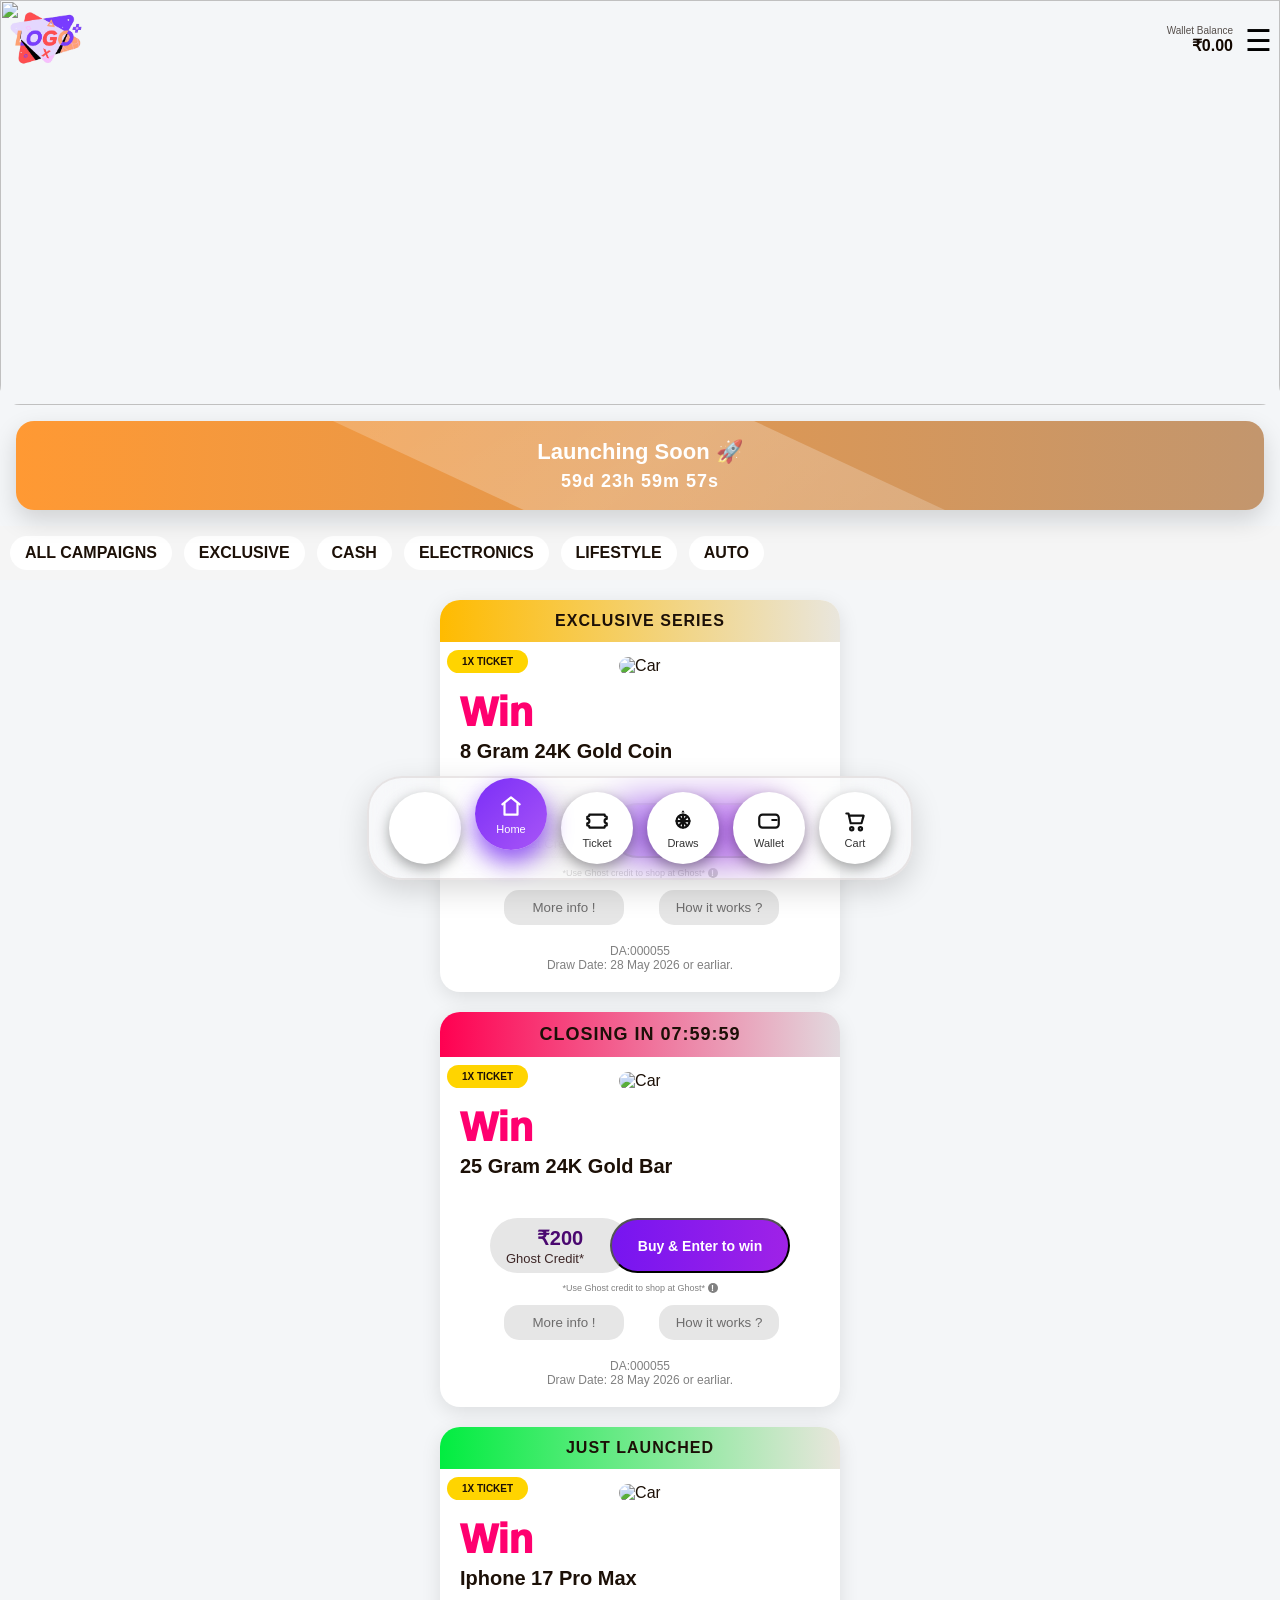
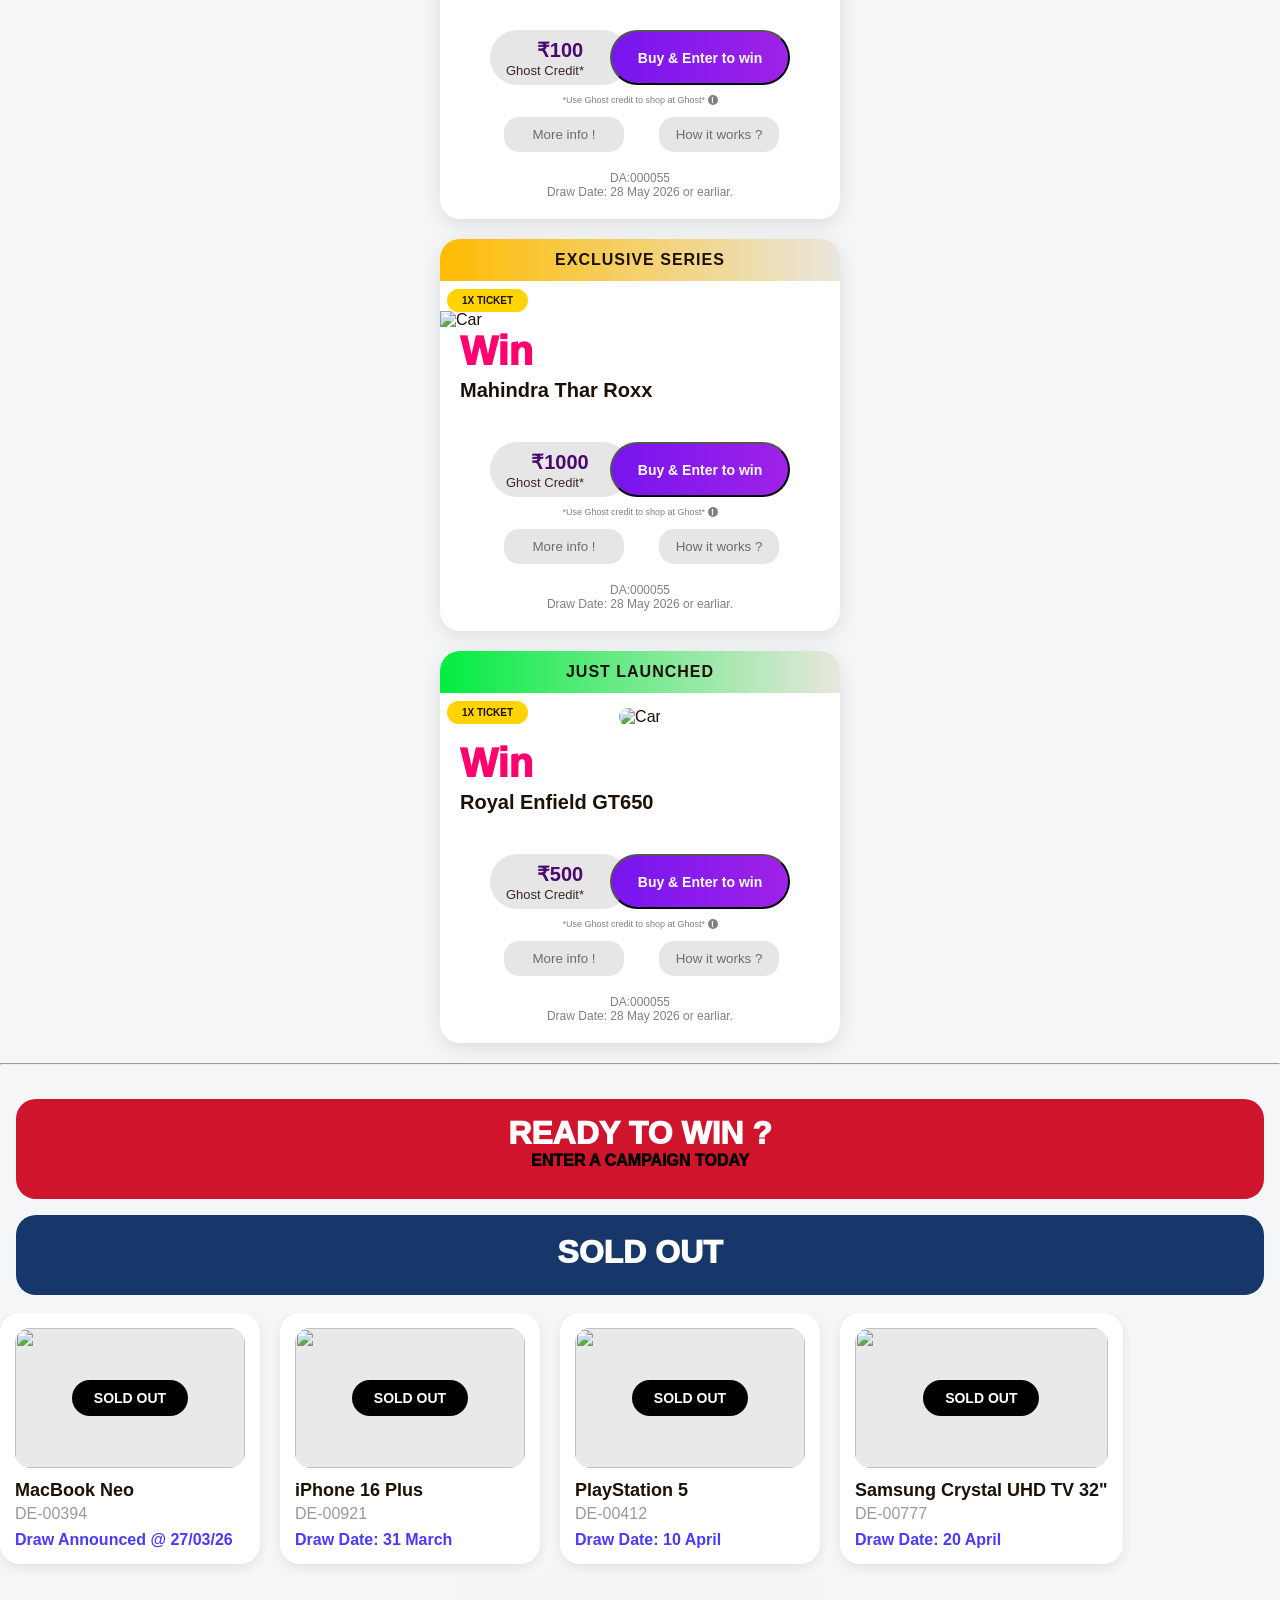
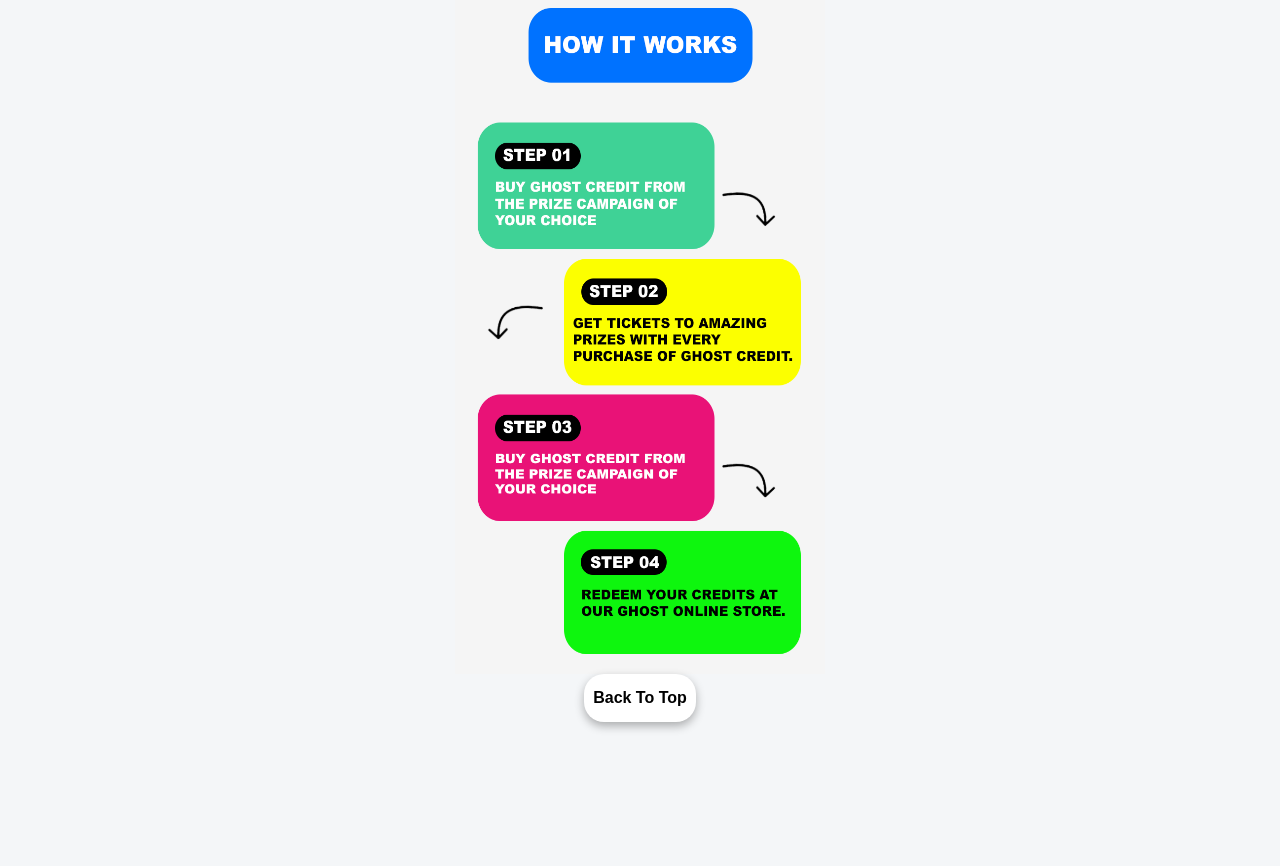
==== commit 57382337: "Update index.html" ====
--- a/index.html
+++ b/index.html
@@ -1,331 +1,52 @@
-<body>
-    <!DOCTYPE html>
-
+<!DOCTYPE html>
 <html lang="en">
 <head>
+
+    <link rel="icon" type="image/jpg" href="Screenshot 2026-03-11 214532.png">
 <meta charset="UTF-8">
-<meta name="viewport" content="width=device-width, initial-scale=1.0, maximum-scale=1.0">
-<title>Wallet-Tixmo</title>
+<link rel="stylesheet" href="genie.css">
+<meta name="viewport" content="width=device-width, initial-scale=1.0">
+<title>Genie -Dream big win Big-</title>
+<link rel="preconnect" href="https://fonts.googleapis.com">
+<link href="https://fonts.googleapis.com/css2?family=Baloo+2:wght@400;500;600;700;800&family=Noto+Sans:wght@300;400;500;600&family=Noto+Serif+Devanagari:wght@400;700&display=swap" rel="stylesheet">
 <style>
-  * { margin: 0; padding: 0; box-sizing: border-box; }
-
-body {
-background: #e8e8e8;
-font-family: -apple-system, BlinkMacSystemFont, ‘SF Pro Display’, ‘Helvetica Neue’, sans-serif;
-min-height: 100vh;
-}
-
-.screen {
-max-width: 420px;
-margin: 0 auto;
-background: #ebebeb;
-min-height: 100vh;
-padding: 60px 20px 40px;
-}
-
-.title {
-font-size: 20px;
-font-weight: 800;
-color: #000;
-letter-spacing: -0.3px;
-margin-bottom: 22px;
-animation: fadeSlideDown 0.5s ease both;
-}
-
-/* ── Card entry animation ── */
-@keyframes cardEntry {
-0%   { opacity: 0; transform: translateY(40px) scale(0.94); }
-100% { opacity: 1; transform: translateY(0)   scale(1);    }
-}
-@keyframes fadeSlideDown {
-0%   { opacity: 0; transform: translateY(-16px); }
-100% { opacity: 1; transform: translateY(0); }
-}
-@keyframes fadeSlideUp {
-0%   { opacity: 0; transform: translateY(20px); }
-100% { opacity: 1; transform: translateY(0); }
-}
-
-/* ── Shimmer sweep ── */
-@keyframes shimmer {
-0%   { transform: translateX(-100%) skewX(-15deg); }
-100% { transform: translateX(300%)  skewX(-15deg); }
-}
-
-/* ── Blob morph ── */
-@keyframes blobMorph {
-0%,100% { border-radius: 60% 40% 50% 60% / 50% 60% 40% 50%; }
-33%      { border-radius: 45% 55% 65% 35% / 55% 45% 65% 35%; }
-66%      { border-radius: 70% 30% 40% 60% / 40% 70% 30% 60%; }
-}
-@keyframes blobMorph2 {
-0%,100% { border-radius: 40% 60% 55% 45% / 60% 45% 55% 40%; }
-33%      { border-radius: 55% 45% 40% 60% / 45% 55% 60% 40%; }
-66%      { border-radius: 30% 70% 60% 40% / 70% 30% 40% 60%; }
-}
-
-/* ── Gradient shift on card bg ── */
-@keyframes gradShift {
-0%,100% { background-position: 0% 50%;   }
-50%      { background-position: 100% 50%; }
-}
-
-/* ── Floating glow ── */
-@keyframes floatGlow {
-0%,100% { box-shadow: 0 12px 40px rgba(80,20,180,0.35), 0 4px 12px rgba(0,0,0,0.2); transform: translateY(0); }
-50%      { box-shadow: 0 22px 55px rgba(80,20,180,0.50), 0 8px 20px rgba(0,0,0,0.25); transform: translateY(-5px); }
-}
-
-/* ── Pulse ring on logo ── */
-@keyframes pulseRing {
-0%   { transform: scale(1);   opacity: 0.6; }
-70%  { transform: scale(1.6); opacity: 0;   }
-100% { transform: scale(1.6); opacity: 0;   }
-}
-
-/* ── Balance count up ── */
-@keyframes countUp {
-0%   { opacity: 0; transform: translateY(8px); }
-100% { opacity: 1; transform: translateY(0); }
-}
-
-/* ── Wallet Card ── */
-.wallet-card {
-border-radius: 20px;
-overflow: hidden;
-background: linear-gradient(135deg, #1e1260, #2a1a6e, #3b2080, #4a1e98, #2e1472, #1e1260);
-background-size: 300% 300%;
-padding: 28px 28px 30px;
-position: relative;
-margin-bottom: 20px;
-min-height: 100px;
-cursor: pointer;
-
-animation:
-  cardEntry  0.7s cubic-bezier(0.22,1,0.36,1) 0.1s both,
-  floatGlow  4s ease-in-out 1s infinite,
-
-
-}
-
-/* Shimmer layer */
-.wallet-card .shimmer {
-position: absolute;
-inset: 0;
-z-index: 3;
-pointer-events: none;
-overflow: hidden;
-border-radius: 20px;
-}
-.wallet-card .shimmer::after {
-content: ‘’;
-position: absolute;
-top: -50%;
-left: 0;
-width: 40%;
-height: 200%;
-background: linear-gradient(90deg, transparent, rgba(255,255,255,0.13), transparent);
-animation: shimmer 3.5s ease-in-out 1.2s infinite;
-}
-
-/* Blob 1 */
-.wallet-card .blob1 {
-position: absolute;
-right: -10px;
-bottom: -20px;
-width: 260px;
-height: 200px;
-background: linear-gradient(135deg, #e040a0, #d030a0, #b020b0, #6020c0, #3a1a7a);
-clip-path: polygon(35% 0%, 100% 0%, 100% 100%, 0% 100%, 0% 60%);
-animation: blobMorph 7s ease-in-out infinite;
-}
-
-/* Blob 2 (dark overlay) */
-.wallet-card .blob2 {
-position: absolute;
-right: 20px;
-bottom: 10px;
-width: 160px;
-height: 130px;
-background: linear-gradient(145deg, #8020d0, #5018a0, #2a1060);
-opacity: 0.85;
-animation: blobMorph2 5s ease-in-out 1s infinite;
-}
-
-/* Logo area */
-.logo-area {
-display: flex;
-align-items: center;
-gap: px;
-margin-bottom: 28px;
-position: relative;
-z-index: 4;
-animation: fadeSlideDown 0.6s ease 0.5s both;
-}
-
-
-
-
-/* Pulse ring behind logo */
-.logo-icon::before {
-content: ‘’;
-position: absolute;
-inset: -4px;
-border-radius: 50%;
-border: 2px solid rgba(224,64,160,0.6);
-animation: pulseRing 2.5s ease-out 2s infinite;
-}
-
-.logo-text { display: flex; flex-direction: column; line-height: 1; }
-.logo-dream { font-size: 18px; font-weight: 800; color: #e8408a; letter-spacing: 1px; text-transform: uppercase; }
-.logo-dubai { font-size: 18px; font-weight: 800; color: #f5a623; letter-spacing: 1px; text-transform: uppercase; }
-.logo-registered { font-size: 9px; color: #f5a623; vertical-align: super; line-height: 1; }
-
-.card-details {
-position: relative;
-z-index: 4;
-animation: fadeSlideUp 0.6s ease 0.7s both;
-}
-
-.card-label  { font-size: 13px; color: rgba(255,255,255,0.75); font-weight: 400; margin-bottom: 2px; }
-.card-name   { font-size: 22px; font-weight: 700; color: #fff; margin-bottom: 10px; letter-spacing: 0.2px; }
-.balance-label { font-size: 13px; color: rgba(255,255,255,0.75); font-weight: 400; margin-bottom: 2px; }
-.balance-amount {
-font-size: 22px; font-weight: 700; color: #fff;
-animation: countUp 0.5s ease 1s both;
-}
-
-/* Tilt on hover (desktop) */
-.wallet-card:hover {
-animation:
-gradShift 6s ease infinite,
-floatGlow 4s ease-in-out infinite;
-}
-
-/* ── Action buttons ── */
-.action-btn {
-background: #fff;
-border-radius: 16px;
-padding: 22px 24px;
-display: flex;
-align-items: center;
-justify-content: space-between;
-margin-bottom: 14px;
-cursor: pointer;
-box-shadow: 0 2px 8px rgba(0,0,0,0.06);
-border: none;
-width: 100%;
-text-align: left;
-transition: transform 0.18s ease, box-shadow 0.18s ease;
-}
-.action-btn:nth-child(1) { animation: fadeSlideUp 0.5s ease 0.9s both; }
-.action-btn:nth-child(2) { animation: fadeSlideUp 0.5s ease 1.05s both; }
-.action-btn:active { transform: scale(0.97); box-shadow: 0 1px 4px rgba(0,0,0,0.08); }
-
-.btn-text { font-size: 16px; color: #111; font-weight: 400; }
-.btn-text strong { font-weight: 700; }
-.chevron {
-color: #999; font-size: 18px; font-weight: 300;
-transition: transform 0.2s ease;
-}
-.action-btn:hover .chevron { transform: translateX(4px); color: #555; }
+*, *::before, *::after { box-sizing: border-box; margin: 0; padding: 0; }
+:root {
+  
+  --saffron: #4a0870;
+  --gold: #ffbb00;
+  --rrss:#ff0051;
+  --gren: #01ed40;
+
+  --saffron2: #FF8C00;
+  --white: #FFFFFF;
+  --offwhite: #FFF9F4;
+  --ink: #1C1007;
+  --ink2: #3A2210;
+  --god: #C8860A;
+  --gold-lt: #F5C842;
+  --green: #07863A;
+  --red: #D0142C;
+  --grey: #F5EDE4;
+  --grey2: #E8D8C8;
+  --muted: #8A6A50;
+  --card-shadow: 0 2px 24px rgba(255,102,16,0.10);
+}
+html { scroll-behavior: smooth; }
+body { font-family: 'Noto Sans', sans-serif; background: var(--offwhite); color: var(--ink); }
+
+
+
 </style>
-
 </head>
 <body>
-    <br>
-<div class="screen"><br><br>
-  <div class="title">WALLET</div>
-
-  <!-- Wallet Card -->
-
-  <div class="wallet-card" id="card">
-    <div class="shimmer"></div>
-    <div class="blob1"></div>
-    <div class="blob2"></div>
-
-
-<div class="logo-area">
-  <div class="logo-icon">
-    <svg viewBox="0 0 40 40" fill="none" xmlns="http://www.w3.org/2000/svg">
-      <defs>
-        <linearGradient id="logoGrad" x1="0" y1="0" x2="1" y2="1">
-          <stop offset="0%" stop-color="#e0308a"/>
-          <stop offset="100%" stop-color="#f06030"/>
-        </linearGradient>
-      </defs>
-      <path d="M6 3 C6 3 6 37 6 37 C6 37 26 28 34 20 C26 12 6 3 6 3Z" fill="url(#logoGrad)"/>
-    </svg>
-  </div>
-  <div class="logo-text">
-   <img style="height: 80px;" src="IMG_2273-removebg-preview.png" alt="">
-  </div>
-</div>
-
-<div class="card-details">
-  <div class="card-label">Name</div>
-  <div class="card-name">Muhammed Althaf</div>
-  <div class="balance-label">Available balance</div>
-  <div class="balance-amount">INR0.00</div>
-</div>
-```
-
-  </div>
-
-  <!-- Top-up buttons -->
-
-  <button class="action-btn">
-    <span class="btn-text">Top-up using <strong>Voucher Code</strong></span>
-    <span class="chevron">›</span>
-  </button>
-
-  <button class="action-btn">
-    <span class="btn-text">Top-up using <strong>Card</strong></span>
-    <span class="chevron">›</span>
-  </button>
-</div>
-
-<script>
-  // 3D tilt on pointer move
-  const card = document.getElementById('card');
-  card.addEventListener('pointermove', (e) => {
-    const rect = card.getBoundingClientRect();
-    const cx = rect.left + rect.width / 2;
-    const cy = rect.top + rect.height / 2;
-    const dx = (e.clientX - cx) / (rect.width / 2);
-    const dy = (e.clientY - cy) / (rect.height / 2);
-    card.style.transform = `perspective(700px) rotateY(${dx * 8}deg) rotateX(${-dy * 6}deg) scale(1.02)`;
-  });
-  card.addEventListener('pointerleave', () => {
-    card.style.transform = '';
-  });
-</script>
-<header class="header transparent" id="header">
-  <div class="logo"><img style="display: flex;
-         width: 80px;
-  height: 80px;" src="IMG_2273-removebg-preview.png" alt=""></div>
-
-  <div style="gap:12px" class="right">
-   <div style="display:flex; flex-direction:column; align-items:flex-end; line-height:1;">
-      <span style="font-size:10px; opacity:0.7; margin-bottom:2px;">
-        Wallet Balance
-      </span>
-      <span style="font-size:16px;  font-weight:bold;">
-        ₹0.00
-      </span>
-    </div>
-
-    <button class="menu-btn">☰</button>
-  </div>
-</header>
-
-
-<style>
-
+
+<!-- HEADER -->
+ <style>
 body {
   margin: 0;
   font-family: Arial, sans-serif;
-
+  height: 2000px; /* for scroll demo */
 }
 
 /* HEADER BASE */
@@ -383,14 +104,38 @@
   cursor: pointer;
   border: none;
   background: none;
-  margin: right ;
   color: black;
   border-radius: px;
  
 
 }
 
+/* DEMO HERO SECTION */
+
 </style>
+</head>
+
+<body>
+
+<!-- HEADER -->
+<header class="header transparent" id="header">
+  <div class="logo"><img style="display: flex;
+         width: 80px;
+  height: 80px;" src="IMG_2273-removebg-preview.png" alt=""></div>
+
+  <div style="gap:12px" class="right">
+   <div style="display:flex; flex-direction:column; align-items:flex-end; line-height:1;">
+      <span style="font-size:10px; opacity:0.7; margin-bottom:2px;">
+        Wallet Balance
+      </span>
+      <span style="font-size:16px;  font-weight:bold;">
+        ₹0.00
+      </span>
+    </div>
+
+    <button class="menu-btn">☰</button>
+  </div>
+</header>
 
 
 <script>
@@ -406,6 +151,930 @@
   }
 });
 </script>
+<style>
+body {
+  margin: 0;
+}
+
+.slider {
+  width: 100%;
+  height: 45vh;
+  overflow: hidden;
+  position: relative;
+  border-bottom-left-radius: 20px;
+  border-bottom-left-radius: 20px;
+   border-bottom-right-radius: 20px;
+}
+
+.slides {
+  display: flex;
+  height: 100%;
+  transition: transform 0.6s ease-in-out;
+}
+
+.slide {
+  min-width: 100%;
+  height: 100%;
+}
+
+.slide img {
+  width: 100%;
+  height: 100%;
+  object-fit: cover;
+}
+</style>
+</head>
+
+<body>
+
+<div class="slider" id="slider">
+  <div class="slides" id="slides">
+    <div class="slide"><img src="https://i.pinimg.com/736x/ea/81/4a/ea814afb1277cd21799c83faf05ae42e.jpg"></div>
+    <div class="slide"><img src="https://i.pinimg.com/1200x/f8/77/a2/f877a210a080d63a45b7f2075e971f77.jpg"></div>
+    <div class="slide"><img src="https://i.pinimg.com/736x/01/66/79/016679eef5b446fd3c0dfa3af93a5755.jpg"></div>
+  </div>
+</div>
+
+<script>
+let index = 0;
+const slides = document.getElementById("slides");
+const totalSlides = document.querySelectorAll(".slide").length;
+
+// Auto slide
+function autoSlide() {
+  index++;
+  if (index >= totalSlides) index = 0;
+  slides.style.transform = `translateX(-${index * 100}%)`;
+}
+
+let interval = setInterval(autoSlide, 3000); // change every 3 sec
+
+// Swipe support
+let startX = 0;
+const slider = document.getElementById("slider");
+
+slider.addEventListener("touchstart", (e) => {
+  startX = e.touches[0].clientX;
+  clearInterval(interval); // pause on touch
+});
+
+slider.addEventListener("touchend", (e) => {
+  let endX = e.changedTouches[0].clientX;
+
+  if (startX - endX > 50) {
+    index++;
+  } else if (endX - startX > 50) {
+    index--;
+  }
+
+  if (index >= totalSlides) index = 0;
+  if (index < 0) index = totalSlides - 1;
+
+  slides.style.transform = `translateX(-${index * 100}%)`;
+
+  interval = setInterval(autoSlide, 3000); // resume
+});
+</script>
+</body>
+<style>
+body {
+    margin: 0;
+    font-family: Arial, sans-serif;
+    background: #f5f5f5;
+}
+
+/* Container */
+.card {
+    width: 90%;
+    max-width: 400px;
+    margin: 20px auto;
+    background: #fff;
+    border-radius: 20px;
+    box-shadow: 0 5px 20px rgba(0,0,0,0.1);
+    overflow: hidden;
+}
+
+/* Header */
+.header2 {
+    background: linear-gradient(to right, #caa43b, #f1e9ce);
+    padding: 12px;
+    text-align: center;
+    font-weight: bold;
+    letter-spacing: 1px;
+}
+
+/* Image Section */
+.image-box {
+    position: relative;
+    padding: 15px;
+    height: 50%;
+    text-align: center;
+}
+
+.image-box img {
+    width: 50%;
+    border-radius: 15px;
+    
+}
+
+/* Ticket Badge */
+.badge {
+    position: absolute;
+    top: 8px;
+    left: 7px;
+    background: #ffd400;
+    padding: 6px 15px;
+    border-radius: 20px;
+    font-weight: bold;
+    font-size: x-small;
+}
+
+/* Title */
+.title {
+    padding: 0 20px;
+}
+
+.title h2 {
+    margin: 5px 0;
+}
+
+.title .win {
+    color:rgb(255, 0, 111);
+    font-size: 40px;
+    font-weight: 1000;
+    font-family:'Gill Sans', 'Gill Sans MT', Calibri, 'Trebuchet MS', sans-serif;
+    text-decoration:dotted;
+}
+
+/* Price + Button */
+.action {
+    display: flex;
+    align-items: center;
+    justify-content: space-between;
+    padding: 15px 20px;
+}
+
+.price {
+    font-weight: bold;
+    color: #6a00ff;
+}
+
+.btn {
+    background: linear-gradient(45deg, #5f5fff, #7a00ff);
+    color: white;
+    border: none;
+    padding: 12px 18px;
+    border-radius: 25px;
+    cursor: pointer;
+    font-weight: bold;
+}
+
+/* Footer */
+.footer {
+    text-align: center;
+    font-size: 12px;
+    padding: 10px 20px 20px;
+    color: gray;
+}
+</style>
+
+</head>
+
+</head>
+
+<body>
+
+<!DOCTYPE html>
+<html lang="en">
+<head>
+<meta charset="UTF-8">
+<title>Launch Banner</title>
+
+<style>
+:root {
+  --saffron: #ff9933;
+}
+
+body {
+  font-family: Arial, sans-serif;
+  background: #f4f6f8;
+}
+
+/* ===== BANNER ===== */
+.banner {
+  background: linear-gradient(270deg, #ff9933, #4a90e2, #ff9933);
+  background-size: 600% 600%;
+  color: white;
+  text-align: center;
+
+  margin: 16px;
+  padding: 18px 12px;
+  border-radius: 18px;
+
+  font-size: 20px;
+  font-weight: 600;
+
+  position: relative;
+  overflow: hidden;
+
+  animation: gradientMove 6s ease infinite, floatUp 3s ease-in-out infinite;
+
+  box-shadow: 0 10px 25px rgba(0,0,0,0.15);
+}
+
+/* Gradient animation */
+@keyframes gradientMove {
+  0% { background-position: 0% 50%; }
+  50% { background-position: 100% 50%; }
+  100% { background-position: 0% 50%; }
+}
+
+/* Floating effect */
+@keyframes floatUp {
+  0%, 100% { transform: translateY(0); }
+  50% { transform: translateY(-4px); }
+}
+
+/* Shine effect */
+.banner::before {
+  content: "";
+  position: absolute;
+  top: -50%;
+  left: -50%;
+  width: 200%;
+  height: 200%;
+  background: linear-gradient(
+    120deg,
+    transparent,
+    rgba(255,255,255,0.25),
+    transparent
+  );
+  transform: rotate(25deg);
+  animation: shine 3s linear infinite;
+}
+
+@keyframes shine {
+  0% { transform: translateX(-100%) rotate(25deg); }
+  100% { transform: translateX(100%) rotate(25deg); }
+}
+
+/* Text */
+.banner p {
+  margin: 0;
+  font-size: 22px;
+}
+
+/* Countdown */
+.countdown {
+  margin-top: 6px;
+  font-size: 18px;
+  font-weight: bold;
+  letter-spacing: 1px;
+}
+
+/* Mobile */
+@media (max-width: 600px) {
+  .banner {
+    font-size: 16px;
+    padding: 14px;
+  }
+  .banner p {
+    font-size: 18px;
+  }
+}
+</style>
+</head>
+
+<body>
+
+<div class="banner">
+  <p><b>Launching Soon 🚀</b></p>
+  <div class="countdown" id="countdown"></div>
+</div>
+
+<script>
+// Set launch date (change this)
+const launchDate = new Date("2026-06-01T00:00:00").getTime();
+
+const countdownEl = document.getElementById("countdown");
+
+function updateCountdown() {
+  const now = new Date().getTime();
+  const gap = launchDate - now;
+
+  if (gap <= 0) {
+    countdownEl.innerHTML = "🚀 We are Live!";
+    return;
+  }
+
+  const days = Math.floor(gap / (1000 * 60 * 60 * 24));
+  const hours = Math.floor((gap % (1000 * 60 * 60 * 24)) / (1000 * 60 * 60));
+  const minutes = Math.floor((gap % (1000 * 60 * 60)) / (1000 * 60));
+  const seconds = Math.floor((gap % (1000 * 60)) / 1000);
+
+  countdownEl.innerHTML =
+    `${days}d ${hours}h ${minutes}m ${seconds}s`;
+}
+
+setInterval(updateCountdown, 1000);
+updateCountdown();
+</script>
+
+</body>
+</html>
+
+<script>
+// ===== 60 DAYS REVERSE COUNTDOWN =====
+const daysToCount = 60;
+
+// current time + 60 days
+const endDate = new Date().getTime() + (daysToCount * 24 * 60 * 60 * 1000);
+
+setInterval(() => {
+  const now = new Date().getTime();
+  const distance = endDate - now;
+
+  const days = Math.floor(distance / (1000 * 60 * 60 * 24));
+  const hours = Math.floor((distance / (1000 * 60 * 60)) % 24);
+  const minutes = Math.floor((distance / (1000 * 60)) % 60);
+  const seconds = Math.floor((distance / 1000) % 60);
+
+  document.getElementById("countdown").innerHTML =
+    `${days}d ${hours}h ${minutes}m ${seconds}s`;
+
+  if (distance < 0) {
+    document.getElementById("countdown").innerHTML = "Expired";
+  }
+}, 1000);
+</script>
+<!DOCTYPE html>
+<html>
+<head>
+  <style>
+    .menu {
+      display: flex;
+      gap: 12px;
+      padding: 10px;
+      background: #f5f5f5;
+      font-weight: bold;
+
+
+      overflow-x: auto;        /* ✅ enables right scroll */
+      white-space: nowrap;     /* keeps items in one row */
+    }
+
+    .menu span {
+     font-family: Arial, Helvetica, sans-serif; 
+      flex: 0 0 auto;          /* ✅ prevents shrinking */
+      padding: 8px 15px;
+      background: rgb(255, 255, 255);
+      border-radius: 20px;
+      cursor: pointer;
+    }
+
+    .menu span:hover {
+      background:var(--saffron);
+      color: white;
+    }
+
+    /* optional: hide scrollbar (clean look) */
+    .menu::-webkit-scrollbar {
+      display: none;
+    }
+  </style>
+</head>
+
+<body>
+
+<div class="menu">
+  <span href="#">ALL CAMPAIGNS</span>
+  <span href="#">EXCLUSIVE</span>
+  <span href="#">CASH</span>
+  <span href="#">ELECTRONICS</span>
+  <span href="#">LIFESTYLE</span>
+  <span href="#">AUTO</span>
+</div>
+
+</body>
+</html>
+<div class="card">
+
+    <div style="  background: linear-gradient(to right, #ffbb00, #e9e6dd);
+    padding: 12px;
+    text-align: center;
+    font-weight: bold;
+    letter-spacing: 1px;">
+        EXCLUSIVE SERIES
+    </div>
+
+    <div class="image-box">
+        <span class="badge">1X TICKET</span>
+        <img src="https://i.pinimg.com/736x/a2/01/e3/a201e3e51f2b408cbb3b081caddaa80e.jpg" alt="Car">
+    </div>
+
+    <div class="title">
+        <div class="win">Win</div>
+        <h2 style="font-size: 20px;">8 Gram 24K Gold Coin </h2>
+    </div>
+
+    
+<div style="position: relative; width: 300px; height: 55px; margin: 40px auto;">
+
+  <!-- Smaller off-white pill-shaped div -->
+  <div style="
+    background: #e6e6e6;
+    border-radius: 40px;
+    width: 140px;
+    height: 55px;
+    padding: 8px 16px;
+    box-sizing: border-box;
+    display: flex;
+    flex-direction: column;
+    justify-content: center;
+    font-size: 13px;
+    color: rgb(61, 38, 38);
+  ">
+    <div style="font-weight: 900; text-align: center; font-size: 20px; color: #4a0870; margin-bottom: 1px;">₹50</div>
+    <div>Ghost Credit*</div>
+  
+  </div>
+
+  <!-- Smaller blue button overlapping -->
+  <button class="btn10">Buy & Enter to win
+        </button>
+
+  <div> <p style="color: gray; font-size: xx-small; text-align: center;">
+      <br>*Use Ghost credit to shop at Ghost* <button style="border-radius:15px ;border: none; background-color: grey; height: 10px; width:10px ; font-size: 9px;
+      font-weight: bold; text-align: center;color: white;">!</button></p>
+    </div><div style="height: 12px;"></div>
+  <div style="text-align: center;display: flex;gap: 35px; "><button style="background-color:#e6e6e6 ;
+                 border: none;
+                 height:35px;
+                 width: 40%;
+                 color: rgb(109, 108, 108);
+                 border-radius: 15px;
+                 margin-left: 14px;
+  ">More info ! </button>
+   <button style="background-color:#e6e6e6 ;
+                 border: none;
+                 height:35px;
+                 width: 40%;
+                 color: rgb(109, 108, 108);
+                 border-radius: 15px;
+  ">How it works ?</button></div>
+</div>
+   <br>
+   <br>
+ <div class="footer">
+        DA:000055<br>
+        Draw Date: 28 May 2026 or earliar.</div>
+
+</div>
+<div class="card">
+
+    <div style="  background: linear-gradient(to right, #ff0051, #e2d9de);
+    padding: 12px;
+    text-align: center;
+    font-weight: bold;
+    letter-spacing: 1px;">
+         <style>
+    #text {
+      font-size: 18px;
+      font-family: Arial;
+    }
+  </style>
+</head>
+
+<body>
+
+<p id="text">Closing in 08:00:00</p>
+
+<script>
+  let time = 8 * 60 * 60; // 8 hours in seconds
+
+  function updateTimer() {
+    let h = Math.floor(time / 3600);
+    let m = Math.floor((time % 3600) / 60);
+    let s = time % 60;
+
+    let formatted =
+      String(h).padStart(2,'0') + ":" +
+      String(m).padStart(2,'0') + ":" +
+      String(s).padStart(2,'0');
+
+    document.getElementById("text").innerText =
+      "CLOSING IN " + formatted;
+
+    if (time > 0) {
+      time--;
+    }
+  }
+
+  setInterval(updateTimer, 1000);
+</script>
+
+    </div>
+
+    <div class="image-box">
+        <span class="badge">1X TICKET</span>
+        <img style="height:190px ; width: 300px;"  src="https://i.pinimg.com/736x/4d/a5/6a/4da56a18d552470efd716f4d170e3b0d.jpg" alt="Car">
+    </div>
+
+    <div class="title">
+        <div class="win">Win</div>
+        <h2 style="font-size: 20px;">25 Gram 24K Gold Bar  </h2>
+    </div>
+
+    
+<div style="position: relative; width: 300px; height: 55px; margin: 40px auto;">
+
+  <!-- Smaller off-white pill-shaped div -->
+  <div style="
+    background: #e6e6e6;
+    border-radius: 40px;
+    width: 140px;
+    height: 55px;
+    padding: 8px 16px;
+    box-sizing: border-box;
+    display: flex;
+    flex-direction: column;
+    justify-content: center;
+    font-size: 13px;
+    color: rgb(61, 38, 38);
+  ">
+    <div style="font-weight: 900; text-align: center; font-size: 20px; color: #4a0870; margin-bottom: 1px;">₹200</div>
+    <div>Ghost Credit*</div>
+  
+  </div>
+
+  <!-- Smaller blue button overlapping -->
+  <button class="btn10">Buy & Enter to win
+        </button>
+
+  <div> <p style="color: gray; font-size: xx-small; text-align: center;">
+      <br>*Use Ghost credit to shop at Ghost* <button style="border-radius:15px ;border: none; background-color: grey; height: 10px; width:10px ; font-size: 9px;
+      font-weight: bold; text-align: center;color: white;">!</button></p>
+    </div><div style="height: 12px;"></div>
+  <div style="text-align: center;display: flex;gap: 35px; "><button style="background-color:#e6e6e6 ;
+                 border: none;
+                 height:35px;
+                 width: 40%;
+                 color: rgb(109, 108, 108);
+                 border-radius: 15px;
+                 margin-left: 14px;
+  ">More info ! </button>
+   <button style="background-color:#e6e6e6 ;
+                 border: none;
+                 height:35px;
+                 width: 40%;
+                 color: rgb(109, 108, 108);
+                 border-radius: 15px;
+  ">How it works ?</button></div>
+</div>
+   <br>
+   <br>
+ <div class="footer">
+        DA:000055<br>
+        Draw Date: 28 May 2026 or earliar.</div>
+
+</div>
+<div class="card">
+
+    <div style="  background: linear-gradient(to right, #01ed40, #e9e6dd);
+    padding: 12px;
+    text-align: center;
+    font-weight: bold;
+    letter-spacing: 1px;">
+        JUST LAUNCHED
+    </div> 
+
+    <div class="image-box">
+        <span class="badge">1X TICKET</span>
+        <img src="https://i.pinimg.com/736x/14/45/36/1445361a993bfbf38821b758e93ce631.jpg" alt="Car">
+    </div>
+
+    <div class="title">
+        <div class="win">Win</div>
+        <h2 style="font-size: 20px;">Iphone 17 Pro Max </h2>
+    </div>
+
+    
+<div style="position: relative; width: 300px; height: 55px; margin: 40px auto;">
+
+  <!-- Smaller off-white pill-shaped div -->
+  <div style="
+    background: #e6e6e6;
+    border-radius: 40px;
+    width: 140px;
+    height: 55px;
+    padding: 8px 16px;
+    box-sizing: border-box;
+    display: flex;
+    flex-direction: column;
+    justify-content: center;
+    font-size: 13px;
+    color: rgb(61, 38, 38);
+  ">
+    <div style="font-weight: 900; text-align: center; font-size: 20px; color: #4a0870; margin-bottom: 1px;">₹100</div>
+    <div>Ghost Credit*</div>
+  
+  </div>
+
+  <!-- Smaller blue button overlapping -->
+  <button class="btn10">Buy & Enter to win
+        </button>
+
+  <div> <p style="color: gray; font-size: xx-small; text-align: center;">
+      <br>*Use Ghost credit to shop at Ghost* <button style="border-radius:15px ;border: none; background-color: grey; height: 10px; width:10px ; font-size: 9px;
+      font-weight: bold; text-align: center;color: white;">!</button></p>
+    </div><div style="height: 12px;"></div>
+  <div style="text-align: center;display: flex;gap: 35px; "><button style="background-color:#e6e6e6 ;
+                 border: none;
+                 height:35px;
+                 width: 40%;
+                 color: rgb(109, 108, 108);
+                 border-radius: 15px;
+                 margin-left: 14px;
+  ">More info ! </button>
+   <button style="background-color:#e6e6e6 ;
+                 border: none;
+                 height:35px;
+                 width: 40%;
+                 color: rgb(109, 108, 108);
+                 border-radius: 15px;
+  ">How it works ?</button></div>
+</div>
+   <br>
+   <br>
+ <div class="footer">
+        DA:000055<br>
+        Draw Date: 28 May 2026 or earliar.</div>
+
+</div>
+
+<div class="card">
+
+    <div style="  background: linear-gradient(to right, var(--gold), #e9e6dd);
+    padding: 12px;
+    text-align: center;
+    font-weight: bold;
+    letter-spacing: 1px;">
+        EXCLUSIVE SERIES
+    </div> 
+
+    <div class="image-box">
+        <span class="badge">1X TICKET</span>
+    </div>        <img style="height: 200px;" src="https://i.pinimg.com/736x/14/b9/de/14b9de7bd4125d1104b2cfb23b559d14.jpg" alt="Car">
+
+
+    <div class="title">
+        <div class="win">Win</div>
+        <h2 style="font-size: 20px;">Mahindra Thar Roxx </h2>
+    </div>
+
+    
+<div style="position: relative; width: 300px; height: 55px; margin: 40px auto;">
+
+  <!-- Smaller off-white pill-shaped div -->
+  <div style="
+    background: #e6e6e6;
+    border-radius: 40px;
+    width: 140px;
+    height: 55px;
+    padding: 8px 16px;
+    box-sizing: border-box;
+    display: flex;
+    flex-direction: column;
+    justify-content: center;
+    font-size: 13px;
+    color: rgb(61, 38, 38);
+  ">
+    <div style="font-weight: 900; text-align: center; font-size: 20px; color: #4a0870; margin-bottom: 1px;">₹1000</div>
+    <div>Ghost Credit*</div>
+  
+  </div>
+
+  <!-- Smaller blue button overlapping -->
+  <button class="btn10">Buy & Enter to win
+        </button>
+
+  <div> <p style="color: gray; font-size: xx-small; text-align: center;">
+      <br>*Use Ghost credit to shop at Ghost* <button style="border-radius:15px ;border: none; background-color: grey; height: 10px; width:10px ; font-size: 9px;
+      font-weight: bold; text-align: center;color: white;">!</button></p>
+    </div><div style="height: 12px;"></div>
+  <div style="text-align: center;display: flex;gap: 35px; "><button style="background-color:#e6e6e6 ;
+                 border: none;
+                 height:35px;
+                 width: 40%;
+                 color: rgb(109, 108, 108);
+                 border-radius: 15px;
+                 margin-left: 14px;
+  ">More info ! </button>
+   <button style="background-color:#e6e6e6 ;
+                 border: none;
+                 height:35px;
+                 width: 40%;
+                 color: rgb(109, 108, 108);
+                 border-radius: 15px;
+  ">How it works ?</button></div>
+</div>
+   <br>
+   <br>
+ <div class="footer">
+        DA:000055<br>
+        Draw Date: 28 May 2026 or earliar.</div>
+
+</div>
+<div class="card">
+
+    <div style="  background: linear-gradient(to right, #01ed40, #e9e6dd);
+    padding: 12px;
+    text-align: center;
+    font-weight: bold;
+    letter-spacing: 1px;">
+        JUST LAUNCHED
+    </div> 
+
+    <div class="image-box">
+        <span class="badge">1X TICKET</span>
+        <img style="height: 170px;width: 300px;" src="https://i.pinimg.com/736x/a5/5b/4c/a55b4c0c4741c9da6881961d0f5c8300.jpg" alt="Car">
+    </div>
+
+    <div class="title">
+        <div class="win">Win</div>
+        <h2 style="font-size: 20px;">Royal Enfield GT650 </h2>
+    </div>
+
+    
+<div style="position: relative; width: 300px; height: 55px; margin: 40px auto;">
+
+  <!-- Smaller off-white pill-shaped div -->
+  <div style="
+    background: #e6e6e6;
+    border-radius: 40px;
+    width: 140px;
+    height: 55px;
+    padding: 8px 16px;
+    box-sizing: border-box;
+    display: flex;
+    flex-direction: column;
+    justify-content: center;
+    font-size: 13px;
+    color: rgb(61, 38, 38);
+  ">
+    <div style="font-weight: 900; text-align: center; font-size: 20px; color: #4a0870; margin-bottom: 1px;">₹500</div>
+    <div>Ghost Credit*</div>
+  
+  </div>
+
+  <!-- Smaller blue button overlapping -->
+  <button class="btn10">Buy & Enter to win
+        </button>
+
+  <div> <p style="color: gray; font-size: xx-small; text-align: center;">
+      <br>*Use Ghost credit to shop at Ghost* <button style="border-radius:15px ;border: none; background-color: grey; height: 10px; width:10px ; font-size: 9px;
+      font-weight: bold; text-align: center;color: white;">!</button></p>
+    </div><div style="height: 12px;"></div>
+  <div style="text-align: center;display: flex;gap: 35px; "><button style="background-color:#e6e6e6 ;
+                 border: none;
+                 height:35px;
+                 width: 40%;
+                 color: rgb(109, 108, 108);
+                 border-radius: 15px;
+                 margin-left: 14px;
+  ">More info ! </button>
+   <button style="background-color:#e6e6e6 ;
+                 border: none;
+                 height:35px;
+                 width: 40%;
+                 color: rgb(109, 108, 108);
+                 border-radius: 15px;
+  ">How it works ?</button></div>
+</div>
+   <br>
+   <br>
+ <div class="footer">
+        DA:000055<br>
+        Draw Date: 28 May 2026 or earliar.</div>
+
+</div>
+
+
+
+
+</div><hr><br>
+<div  style=" 
+background-color: var(--red);
+font-weight: 1000;
+font-family:'Gill Sans', 'Gill Sans MT', Calibri, 'Trebuchet MS', sans-serif;
+padding: 1pc;
+  color: white;
+  text-align:  center;
+  height:5% ;
+  border-radius: 20px;
+  margin-top: 1pc;
+  margin-right: 1pc;
+  margin-left: 1pc;
+font-size: xx-large; "
+             >
+             READY TO WIN ? <p style="color: #000000;
+             font-size: medium;">
+             ENTER A CAMPAIGN TODAY</p></div>
+<div style="
+background-color:rgb(23, 55, 107);
+font-weight: 1000;
+font-family:'Gill Sans', 'Gill Sans MT', Calibri, 'Trebuchet MS', sans-serif;
+padding: 19px;
+  color: white;
+  text-align:  center;
+  height:4% ;
+  border-radius: 20px;
+  margin-top: 1pc;
+  margin-right: 1pc;
+  margin-left: 1pc;
+font-size: xx-large;">SOLD OUT</div>
+<br>
+<div class="scroll-container1">
+  <div class="card2">
+    <div class="image-box3">
+      <img src="https://i.pinimg.com/736x/8d/87/4f/8d874fed3f65961e7b8830ec529d582a.jpg" alt="">
+      <div class="sold-out4">SOLD OUT</div>
+    </div>
+    <div class="title5">MacBook Neo</div>
+    <div class="code6">DE-00394</div>
+    <div class="draw7">Draw Announced @ 27/03/26</div>
+  </div>
+
+  <div class="card2">
+    <div class="image-box3">
+      <img src="https://i.pinimg.com/1200x/0b/ac/4d/0bac4d41957cd79e2b82319d0c64585c.jpg" alt="">
+      <div class="sold-out4">SOLD OUT</div>
+    </div>
+    <div class="title5">iPhone 16 Plus</div>
+    <div class="code6">DE-00921</div>
+    <div class="draw7">Draw Date: 31 March</div>
+  </div>
+
+  <div class="card2">
+    <div class="image-box3">
+      <img src="https://i.pinimg.com/1200x/c4/d0/2a/c4d02a22d02d4d2b18e070f524f812db.jpg" alt="">
+      <div class="sold-out4">SOLD OUT</div>
+    </div>
+    <div class="title5">PlayStation 5</div>
+    <div class="code6">DE-00412</div>
+    <div class="draw7">Draw Date: 10 April</div>
+  </div>
+
+  <div class="card2">
+    <div class="image-box3">
+      <img src="https://i.pinimg.com/736x/19/c6/08/19c608ace6cabc8494ccf8996ab58170.jpg" alt="">
+      <div class="sold-out4">SOLD OUT</div>
+    </div>
+    <div class="title5">Samsung Crystal UHD TV 32"</div>
+    <div class="code6">DE-00777</div>
+    <div class="draw7">Draw Date: 20 April</div>
+  </div>
+
+</div>
+<div style="
+text-align: center;
+overflow: hidden;
+object-fit: cover;
+height:35%;
+width:100% ;
+">
+  <img style="height: 710px; width: 370px;" src="images/how it works.png" alt="">
+</div>
+<div style="text-align: center;">
+ <a href="#"> <button style="
+          height:3pc;
+          width: 7pc;
+         background-color: white;
+         font-family: 'Gill Sans', 'Gill Sans MT', Calibri, 'Trebuchet MS', sans-serif;
+         font-size: medium;
+         font-weight: bold;
+         border: none;
+         border-radius: 20px;
+         color: black;
+           box-shadow: 0 4px 10px rgba(0, 0, 0, 0.3); " >
+  Back To Top</button></a>
+</div><br><br><br><br><br><br><br><br><script>
+  // Scroll reveal
+  const obs = new IntersectionObserver(entries => {
+    entries.forEach(e => { if (e.isIntersecting) { e.target.classList.add('in'); obs.unobserve(e.target); } });
+  }, { threshold: 0.08 });
+  document.querySelectorAll('.reveal').forEach(el => obs.observe(el));
+
+  // Filter tabs
+  document.querySelectorAll('.fbtn').forEach(b => {
+    b.addEventListener('click', () => {
+      document.querySelectorAll('.fbtn').forEach(x => x.classList.remove('active'));
+      b.classList.add('active');
+    });
+  });
+</script>
+
+
 <style>
  
 
@@ -532,10 +1201,11 @@
   <div class="nav-wrap">
 
     <!-- 1 BLANK -->
-    <a style="text-decoration: none;" href="https://www.thesouledstore.com/men"><button class="nav-btn" onclick="setActive(this)">
+  <a style="text-decoration: none;" href="https://www.thesouledstore.com/men"><button class="nav-btn" onclick="setActive(this)">
     <img style="height: 30px;" src="https://prod-img.thesouledstore.com/static/non-member-logo2.gif?w=100&dpr=2" alt="">
   </button>
    </a>
+   
     <!-- HOME -->
    <a style="text-decoration: none;" href="index.html"> <button class="nav-btn active" onclick="setActive(this)">
       <svg viewBox="0 0 24 24">
@@ -610,3 +1280,9 @@
 </script>
 
 </body>
+</html>
+
+</body>
+</html>
+
+
--- a/genie.css
+++ b/genie.css
@@ -0,0 +1,88 @@
+.btn10{
+position: absolute;
+    top: 0;
+    left: 120px; /* adjusted for smaller width */
+    width: 180px;
+    height: 55px;
+    background: linear-gradient(90deg, #7715f0,#9f22e7);
+    border-radius: 40px;
+    display: flex;
+    align-items: center;
+    justify-content: center;
+    color: white;
+    font-weight: 700;
+    font-size: 14px;
+    user-select: none;
+    cursor: pointer;
+    white-space: none;}
+      .scroll-container1 {
+    font-family: 'Gill Sans', 'Gill Sans MT', Calibri, 'Trebuchet MS', sans-serif;
+    display: flex;
+    gap: 20px;
+    overflow-x: auto;
+    padding-bottom: 10px;
+
+    /* HIDE SCROLLBAR */
+    scrollbar-width: none; /* Firefox */
+  }
+
+  .scroll-container::-webkit-scrollbar {
+    display: none; /* Chrome, Safari */
+  }
+
+  .card2{
+    min-width: 260px;
+    background: #ffffff;
+    border-radius: 20px;
+    padding: 15px; 
+    box-shadow: 0 4px 12px rgba(0,0,0,0.08);
+    flex-shrink: 0;
+  }
+
+  .image-box3 {
+    position: relative;
+    background: #e9e9e9;
+    border-radius: 15px;
+    height: 140px;
+    overflow: hidden;
+    width: 100%;
+    display: flex;
+    align-items: center;
+    justify-content: center;
+  }
+  .image-box3 img{
+     width: 100%;
+  height: 100%;
+  object-fit: cover; 
+  }
+
+  .sold-out4 {
+    position: absolute;
+    background: black;
+    color: white;
+    padding: 10px 22px;
+    border-radius: 25px;
+    font-weight: bold;
+    font-size: 14px;
+  }
+
+  .title5{
+    font-size: 18px;
+    font-weight: bold;
+    margin-top: 12px;
+  }
+
+  .code6{
+    color: #999;
+    margin: 4px 0;
+  }
+
+  .draw7{
+    color: #4a3aff;
+    font-weight: bold;
+    margin-top: 8px;
+  }
+  
+
+
+   
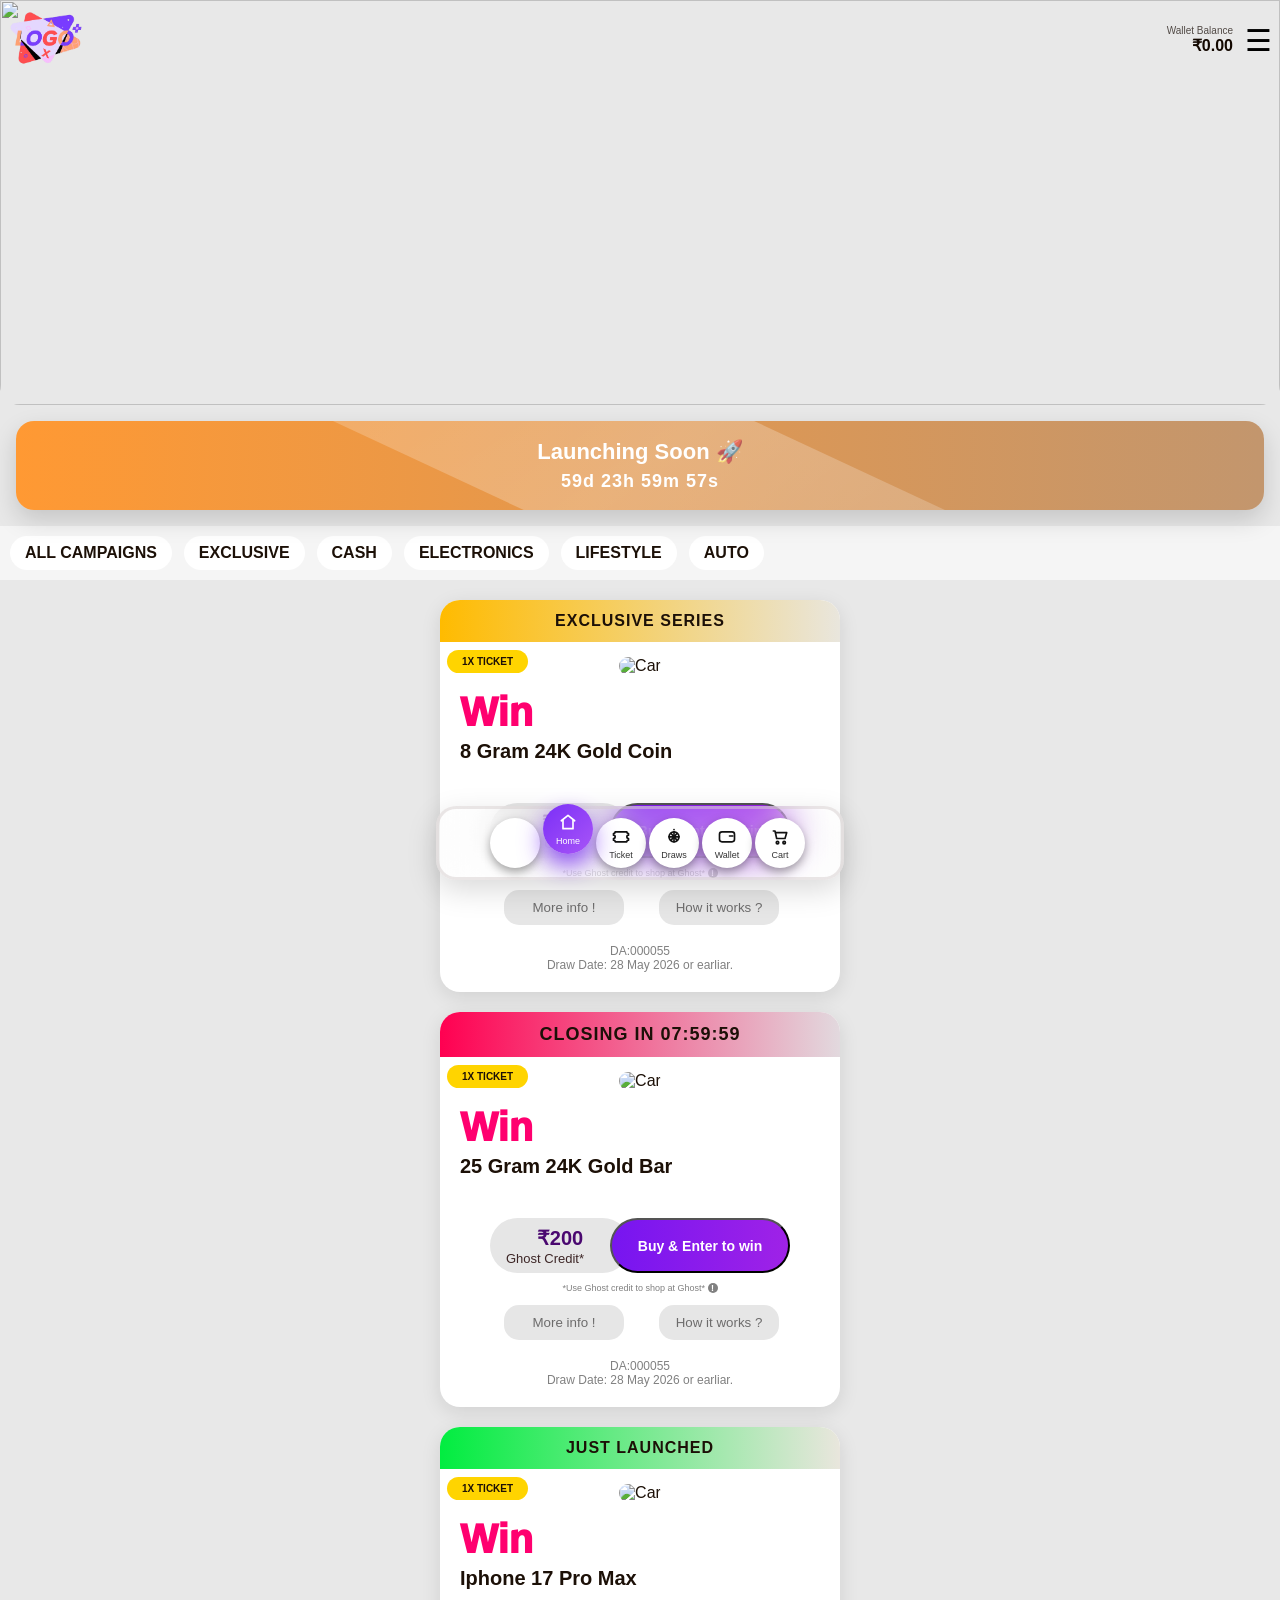
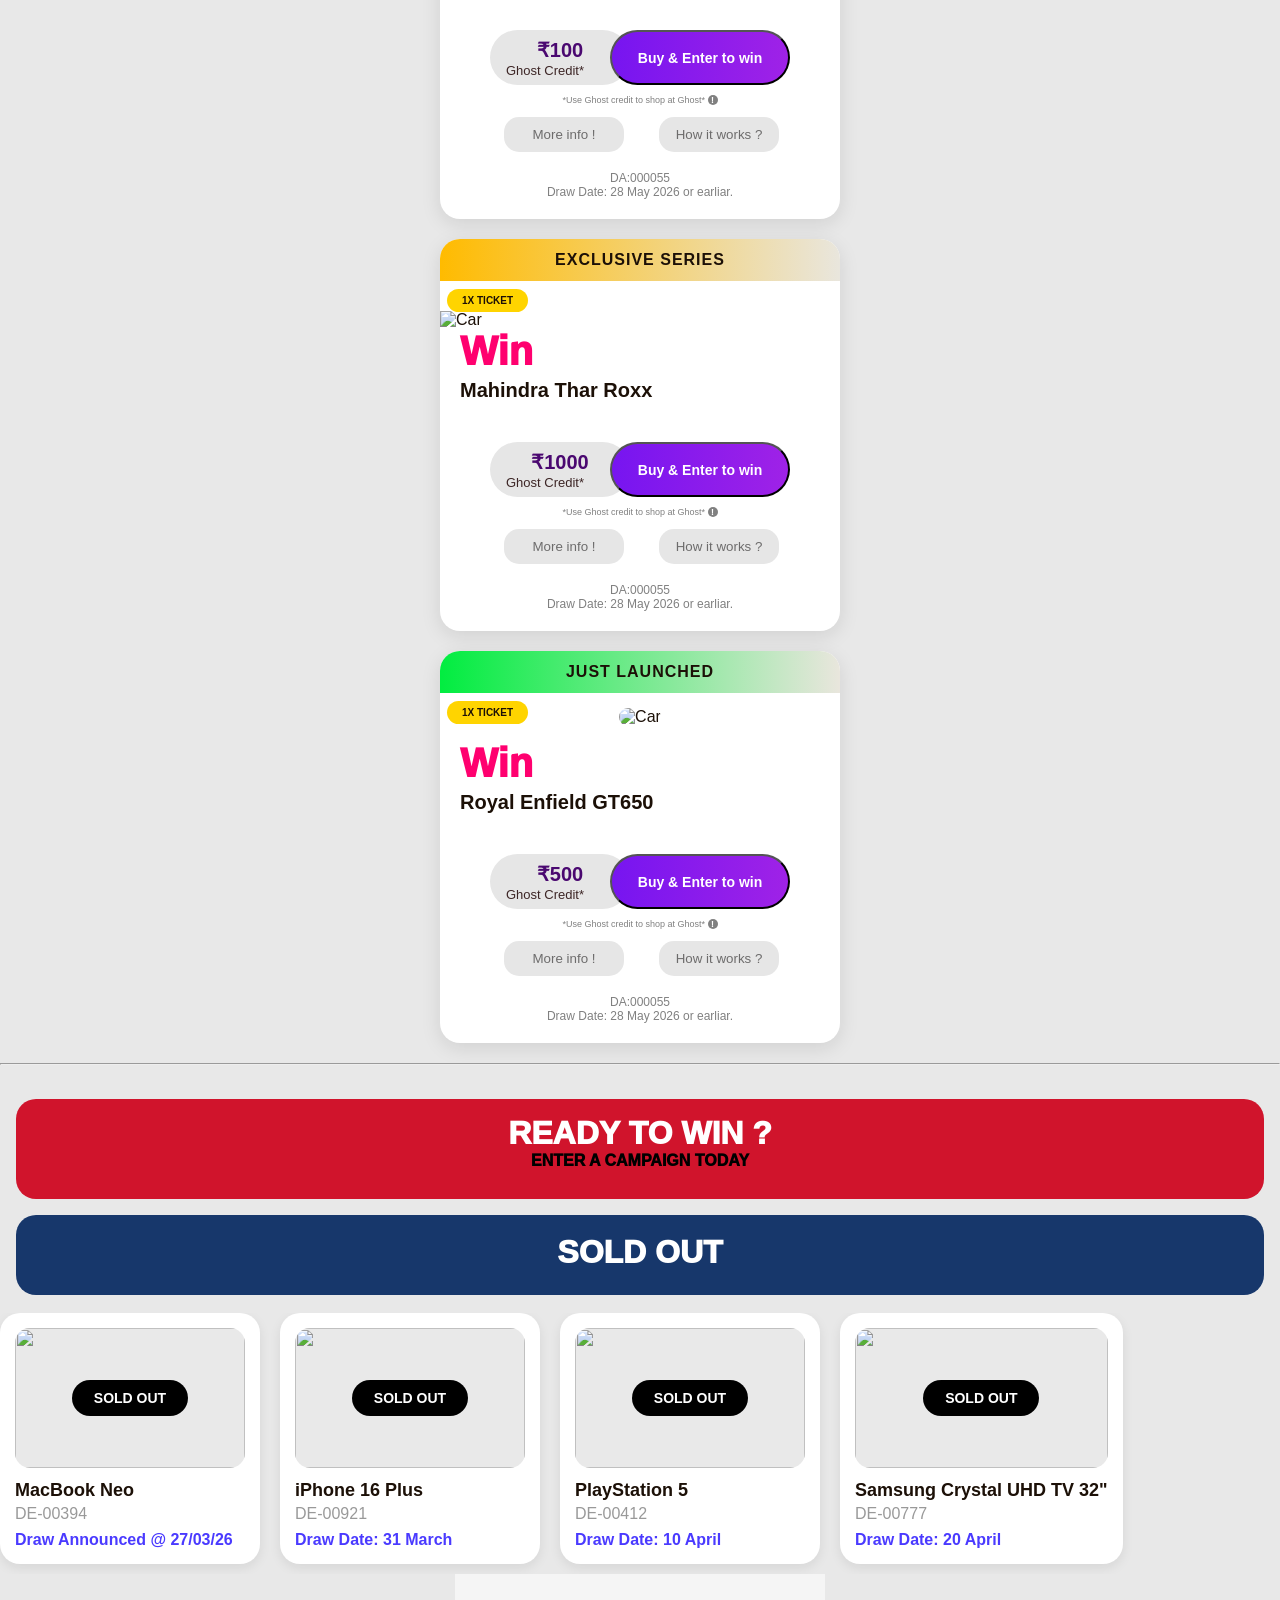
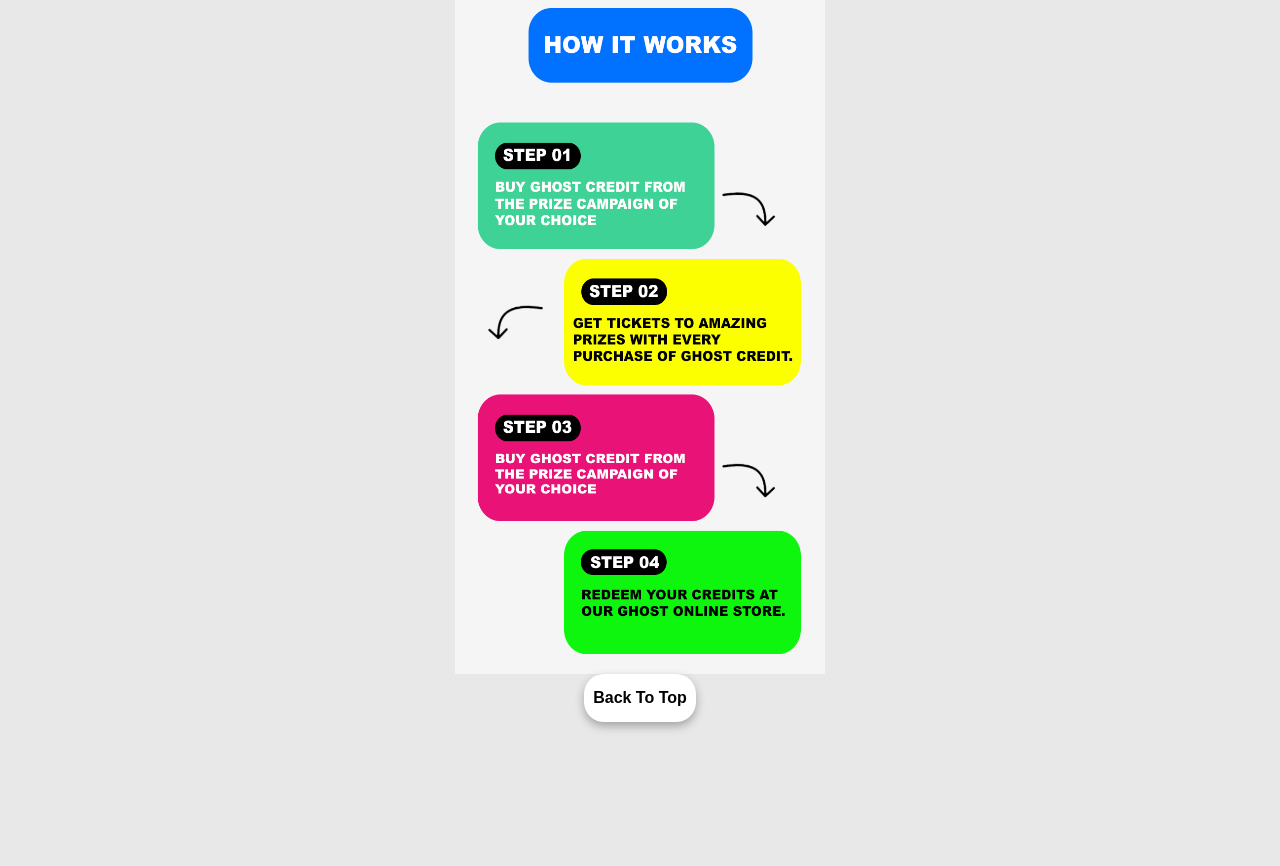
==== commit 61e37e16: "Update index.html" ====
--- a/index.html
+++ b/index.html
@@ -6,7 +6,7 @@
 <meta charset="UTF-8">
 <link rel="stylesheet" href="genie.css">
 <meta name="viewport" content="width=device-width, initial-scale=1.0">
-<title>Genie -Dream big win Big-</title>
+<title>Tixmo-Dream Big in Big-</title>
 <link rel="preconnect" href="https://fonts.googleapis.com">
 <link href="https://fonts.googleapis.com/css2?family=Baloo+2:wght@400;500;600;700;800&family=Noto+Sans:wght@300;400;500;600&family=Noto+Serif+Devanagari:wght@400;700&display=swap" rel="stylesheet">
 <style>
@@ -1074,8 +1074,15 @@
   });
 </script>
 
-
 <style>
+body {
+  margin: 0;
+  font-family: Arial, sans-serif;
+  background-color:#e8e8e8 ;
+
+}
+
+
  
 
 
@@ -1089,9 +1096,9 @@
 
  .nav-wrap {
   display: flex;
-  gap: 14px;
-  padding: 14px 20px;
-  border-radius: 35px;
+  gap:1%;
+  padding: 0.7% 4%;
+  border-radius: 20px;
 
   /* stronger glass */
   background: rgba(255, 255, 255, 0.25);
@@ -1101,7 +1108,7 @@
   -webkit-backdrop-filter: blur(20px);
 
   /* stronger glass border */
-  border: 2px solid rgba(213, 206, 206, 0.5);
+  border: 3px solid rgba(213, 206, 206, 0.5);
 
   /* depth shadow */
   box-shadow: 0 10px 30px rgba(0,0,0,0.15);
@@ -1110,8 +1117,8 @@
 
   /* BUTTON */
   .nav-btn {
-    width: 72px;
-    height: 72px;
+    width: 50px;
+    height: 50px;
     border-radius: 50%;
     background: #fff;
     border: none;
@@ -1122,13 +1129,13 @@
     cursor: pointer;
     transition: 0.25s;
 
-    box-shadow: 0 5px 14px rgba(0,0,0,0.35);
+    box-shadow: 0 4px 10px rgba(0,0,0,0.35);
   }
 
   /* ICON */
   .nav-btn svg {
-    width: 26px;
-    height: 26px;
+    width: 20px;
+    height: 20px;
     stroke: #111;
     fill: none;
     stroke-width: 2;
@@ -1140,7 +1147,7 @@
 
   /* TEXT */
   .nav-btn span {
-    font-size: 11px;
+    font-size: 9px;
     font-weight: 500;
     color: #333;
   }
@@ -1171,7 +1178,7 @@
   }
 
   /* 📱 MOBILE */
-  @media (max-width: 480px) {
+  @media (max-width: 600px) {
     .nav-btn {
       width: 51px;
       height: 53px;
@@ -1201,11 +1208,10 @@
   <div class="nav-wrap">
 
     <!-- 1 BLANK -->
-  <a style="text-decoration: none;" href="https://www.thesouledstore.com/men"><button class="nav-btn" onclick="setActive(this)">
+    <a style="text-decoration: none;" href="https://www.thesouledstore.com/men"><button class="nav-btn" onclick="setActive(this)">
     <img style="height: 30px;" src="https://prod-img.thesouledstore.com/static/non-member-logo2.gif?w=100&dpr=2" alt="">
   </button>
    </a>
-   
     <!-- HOME -->
    <a style="text-decoration: none;" href="index.html"> <button class="nav-btn active" onclick="setActive(this)">
       <svg viewBox="0 0 24 24">
